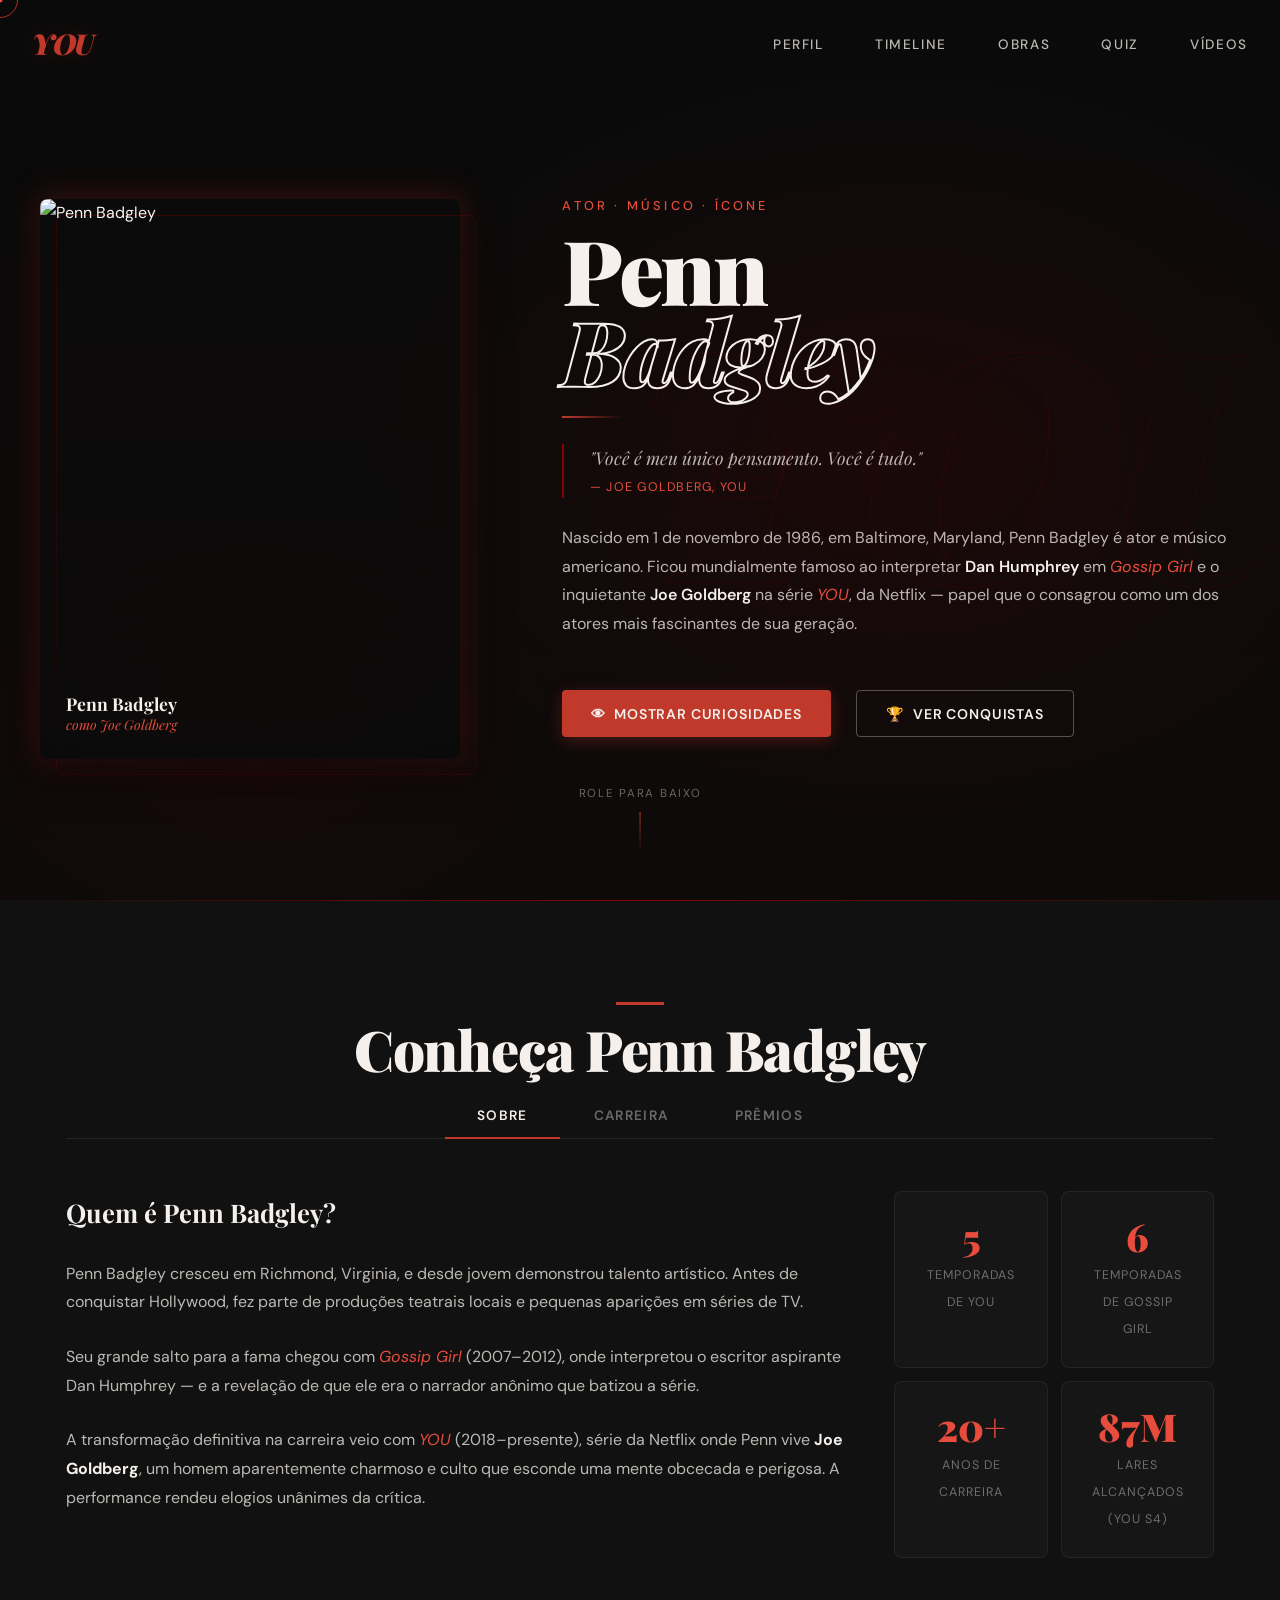
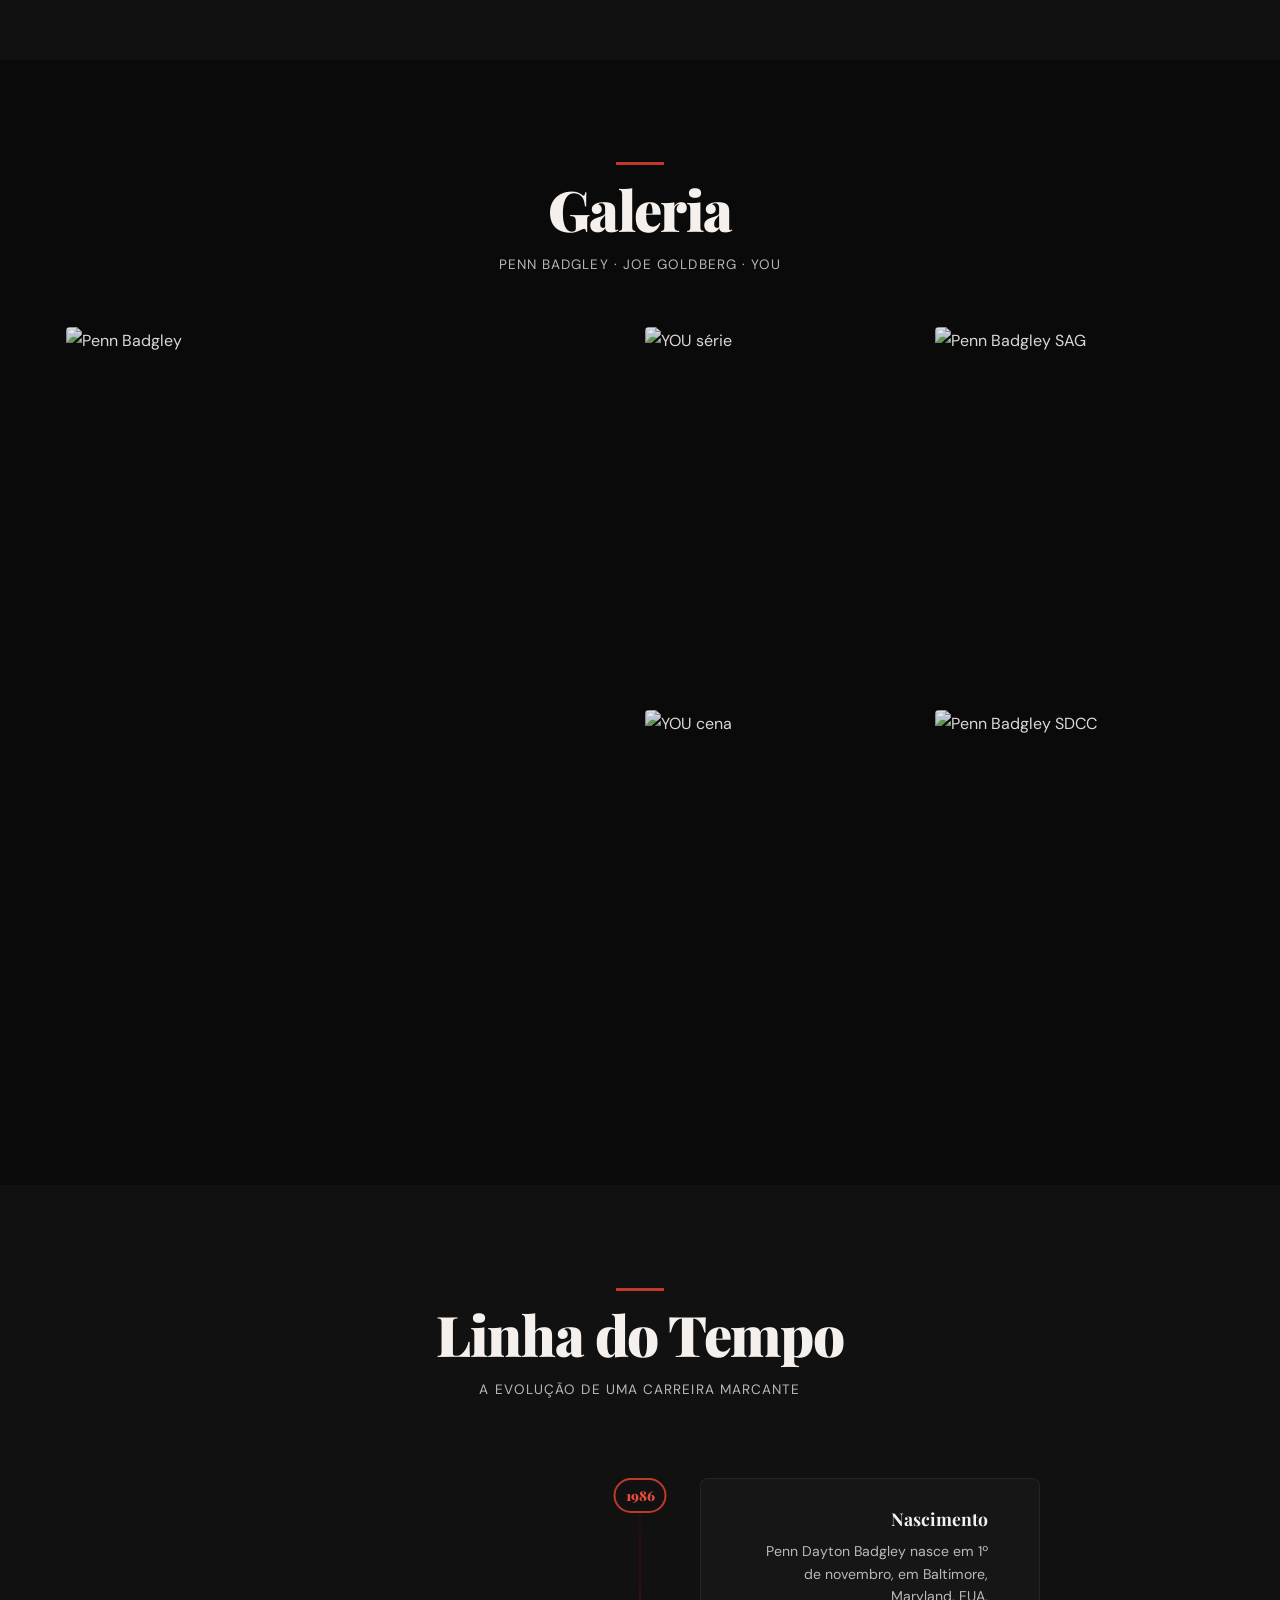
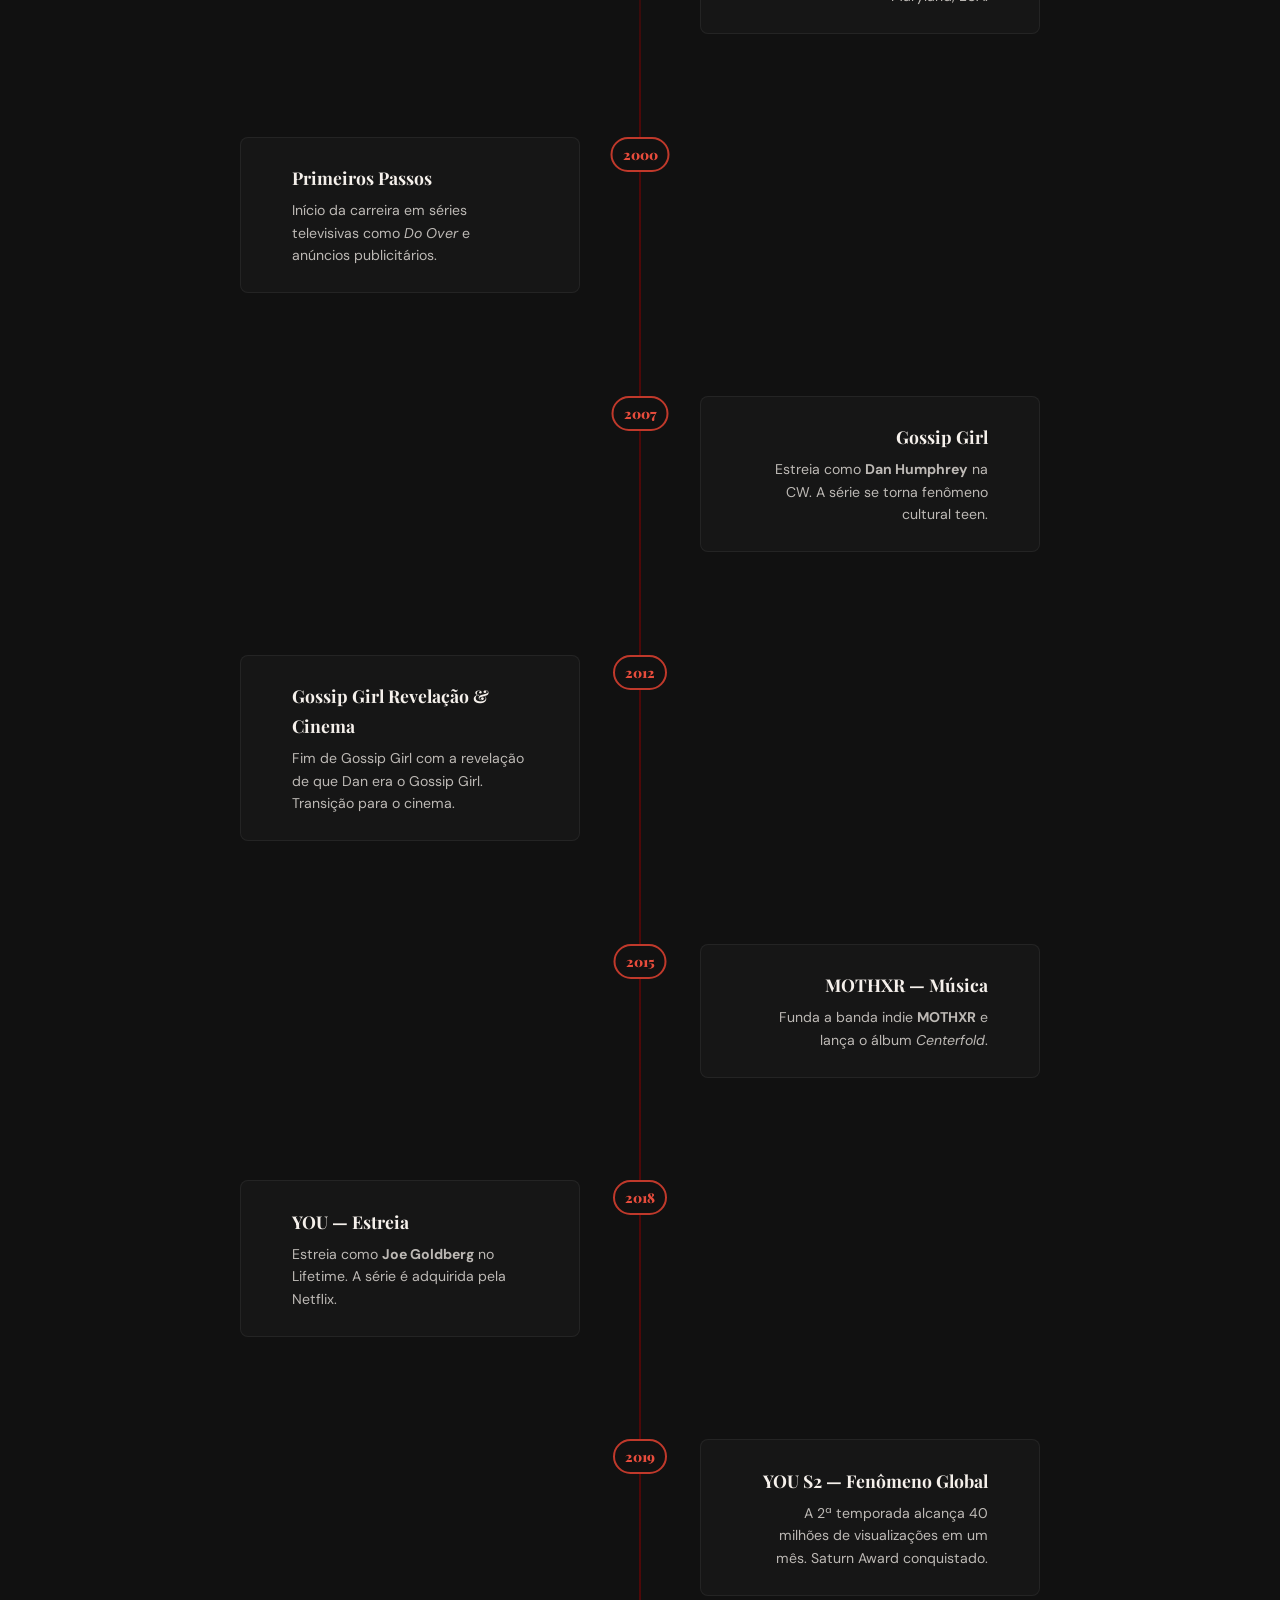
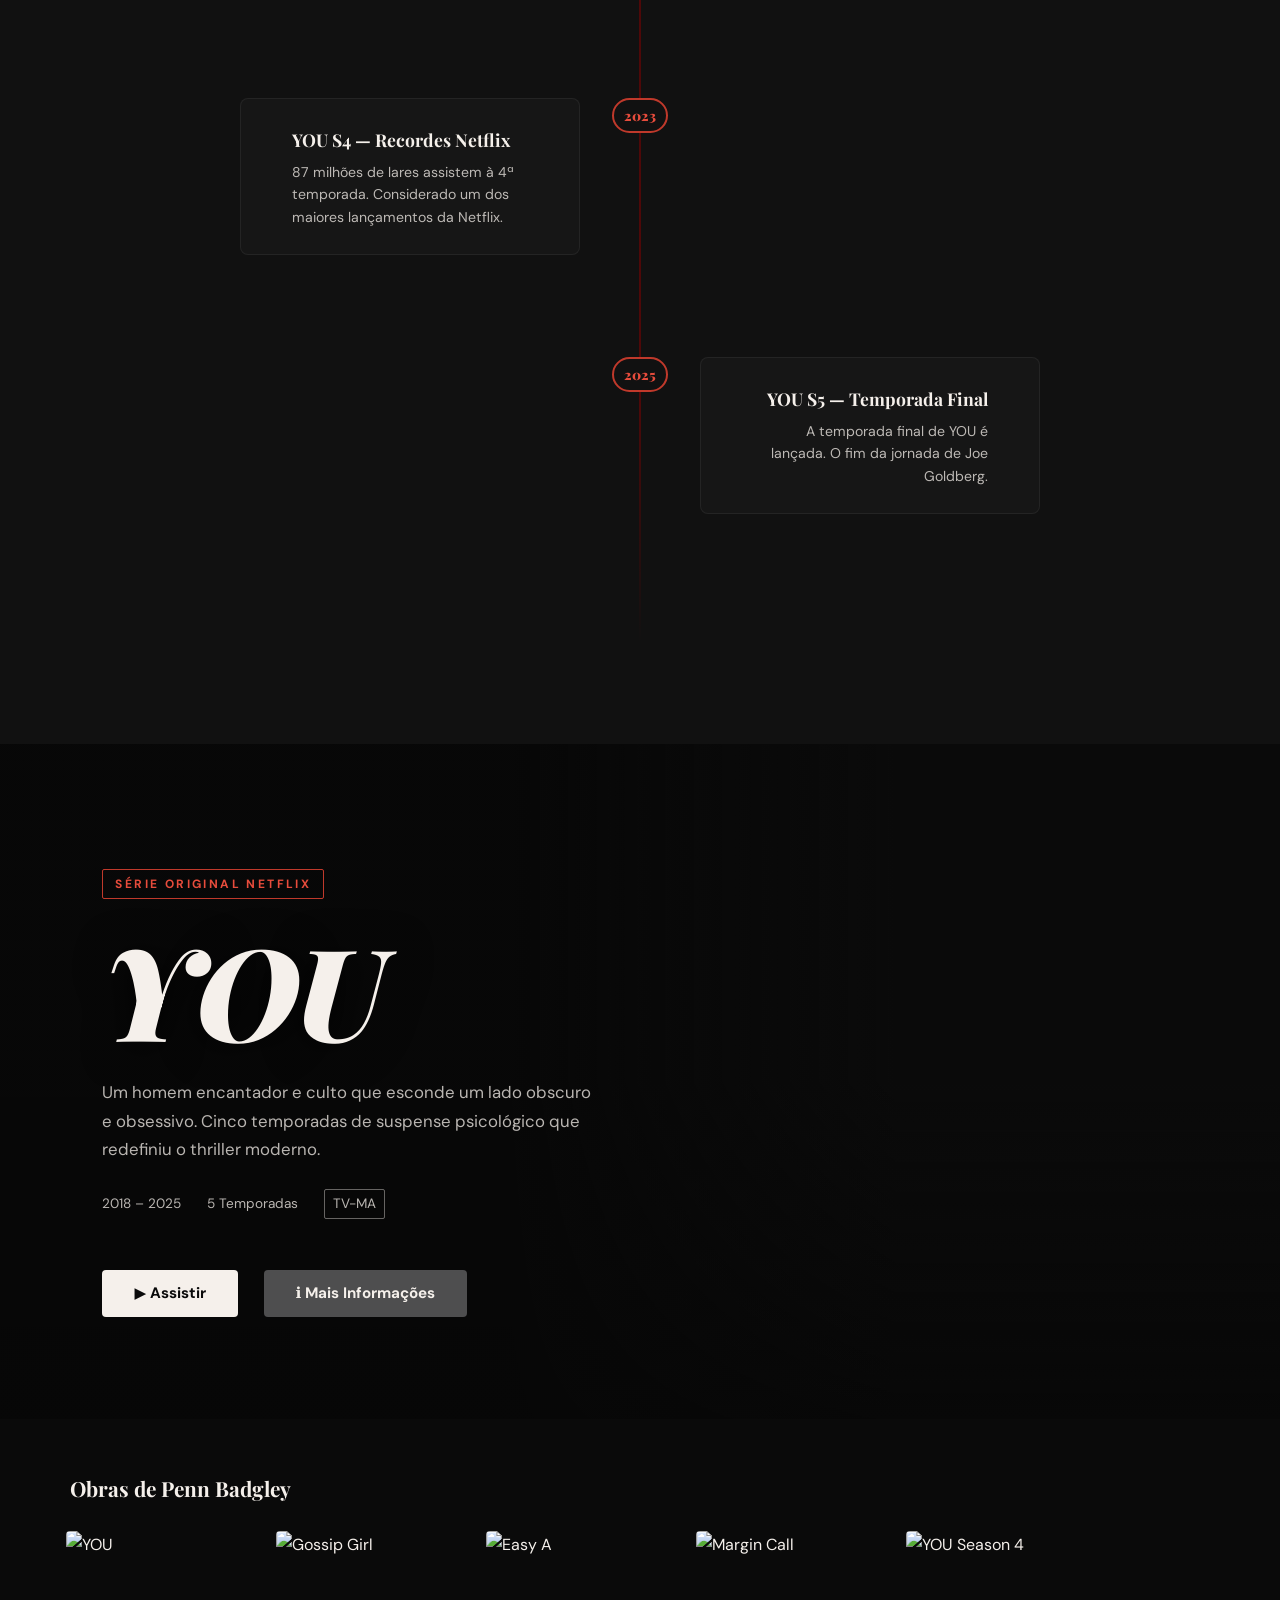
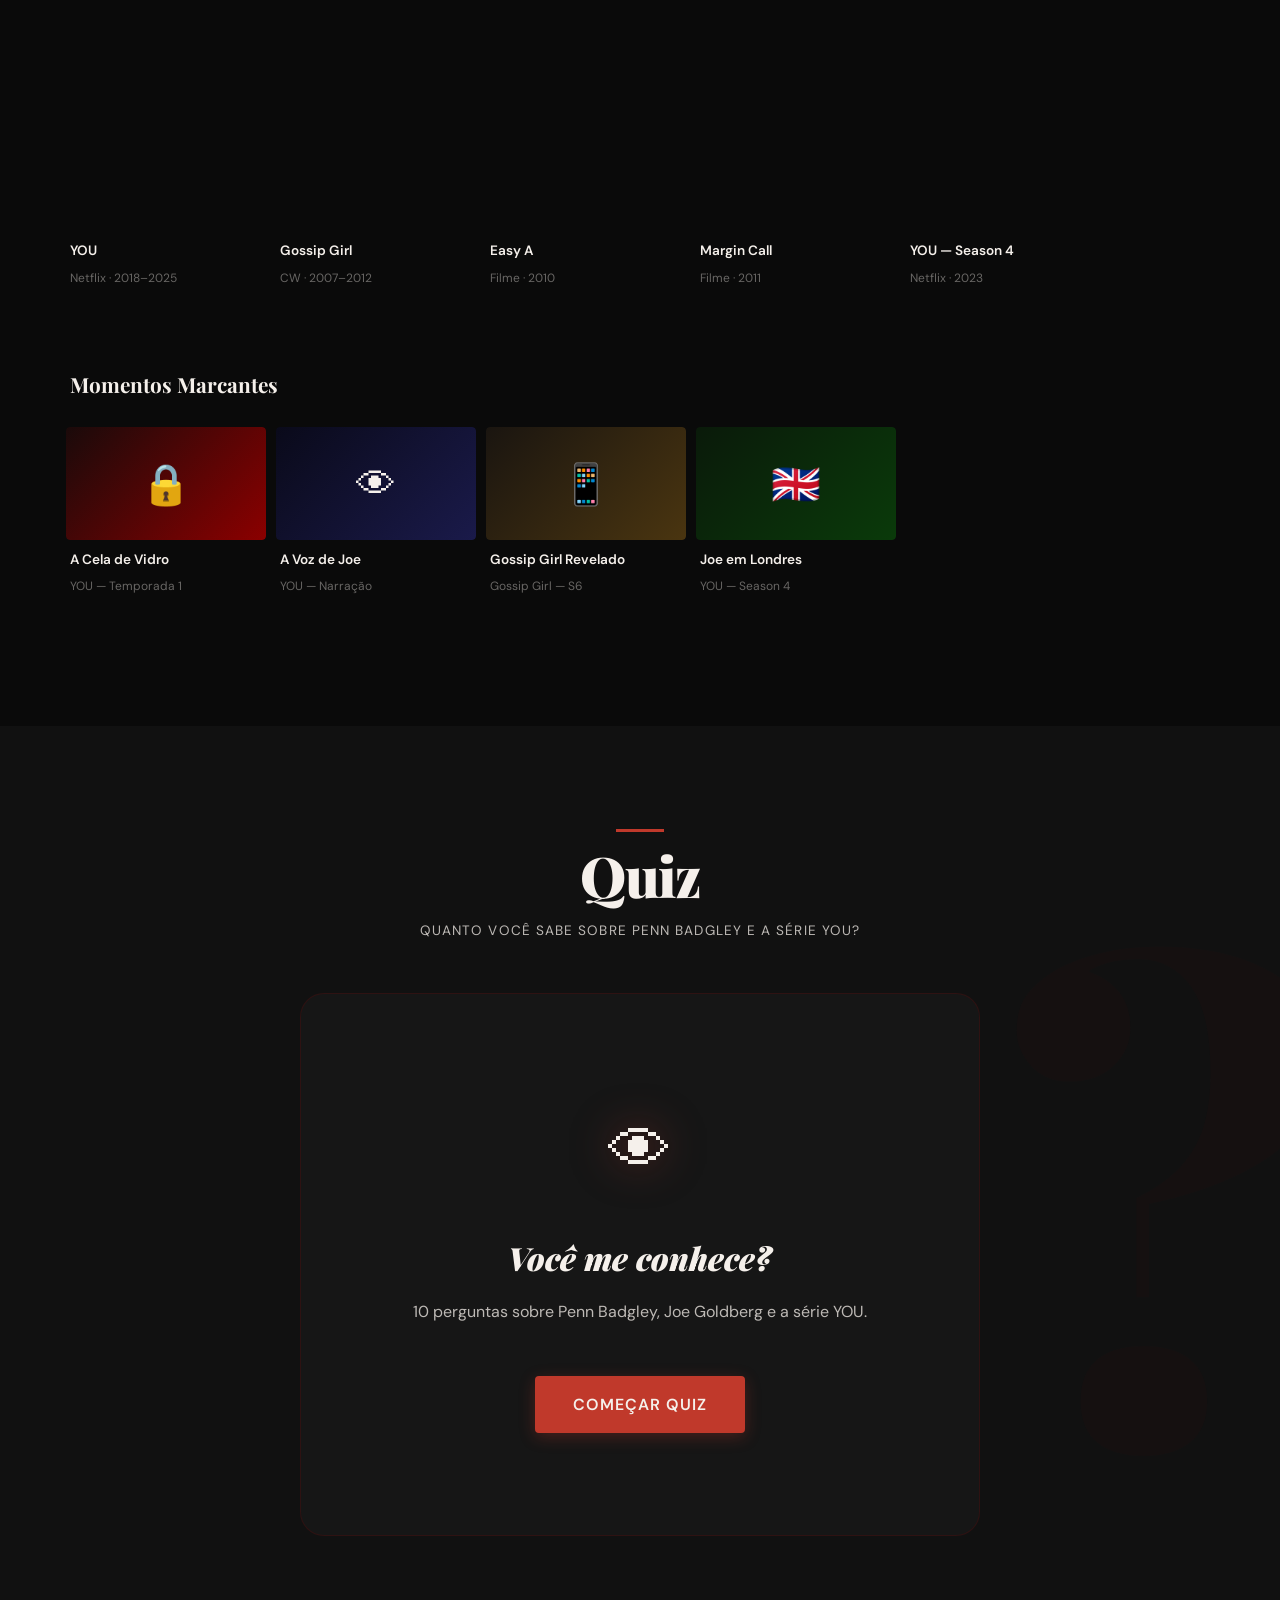
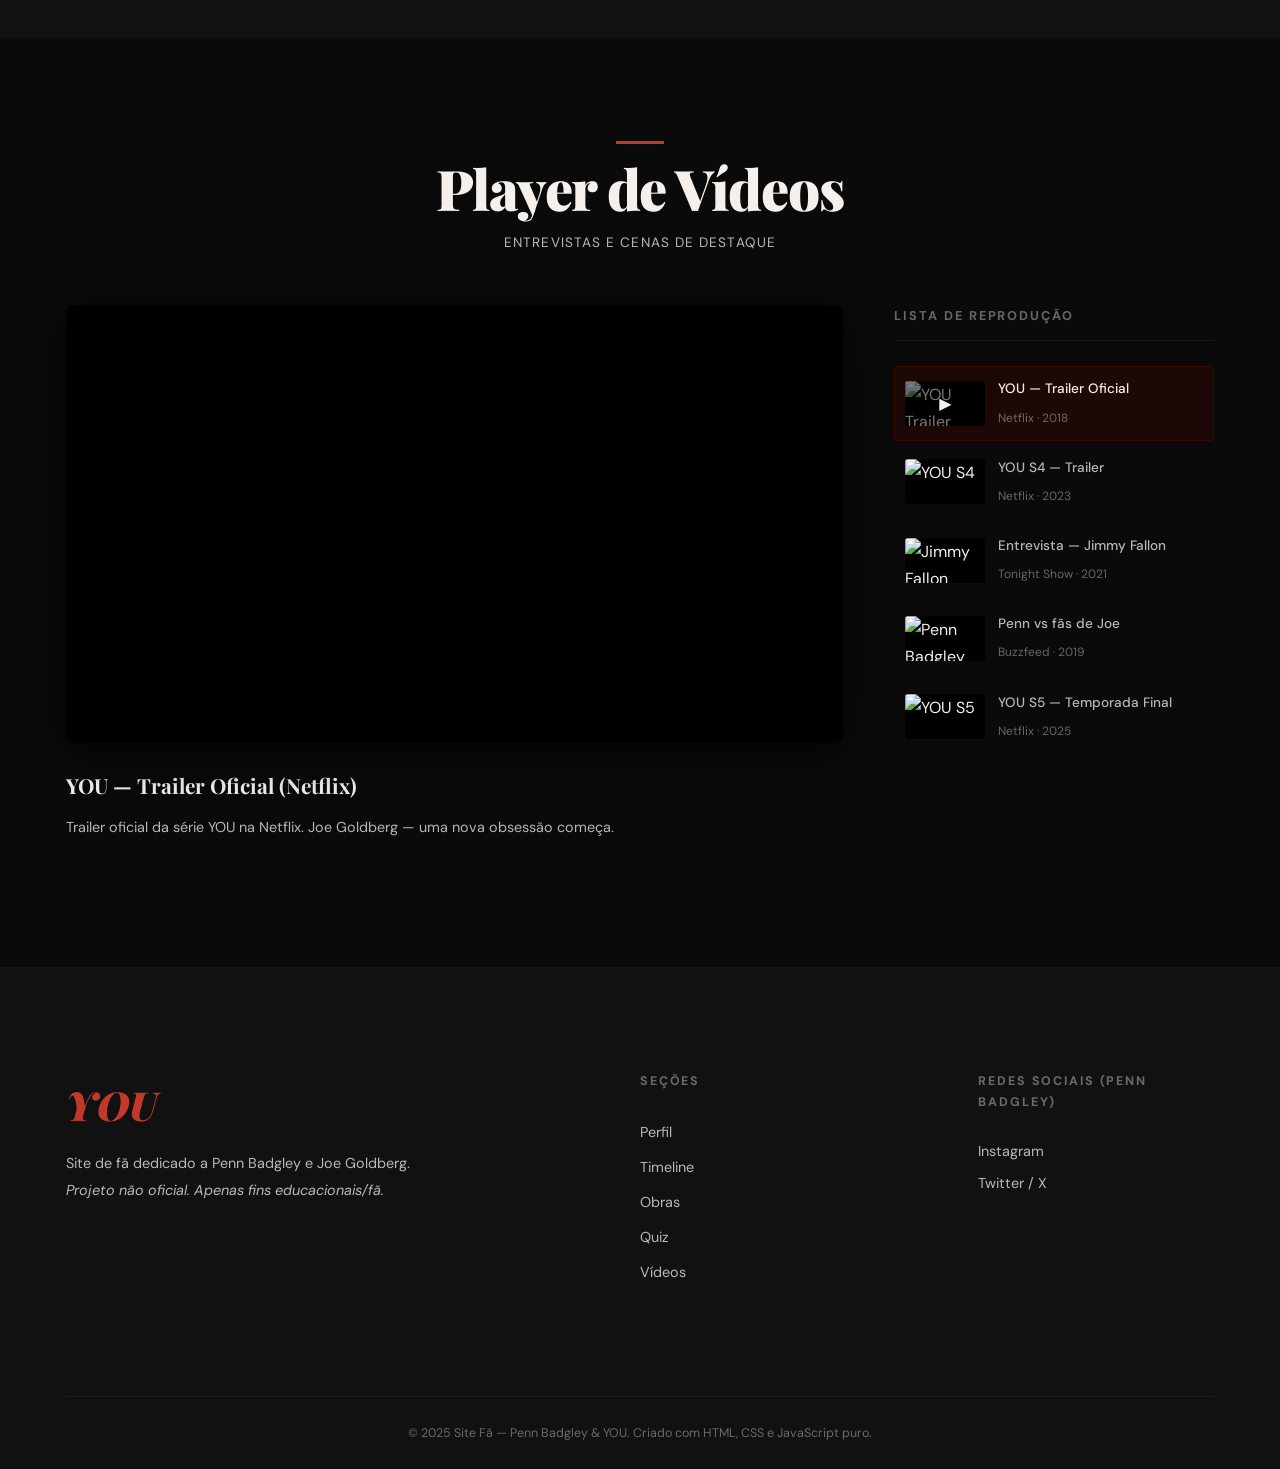
==== index.html @ a728e451 "Fan Page, first commit" ====
<!DOCTYPE html>
<html lang="pt-BR">
<head>
  <meta charset="UTF-8" />
  <meta name="viewport" content="width=device-width, initial-scale=1.0" />
  <title>Penn Badgley — YOU | Joe Goldberg</title>
  <link rel="stylesheet" href="style.css" />
  <!-- Google Fonts: Playfair Display (editorial/literary) + DM Sans (clean body) -->
  <link rel="preconnect" href="https://fonts.googleapis.com" />
  <link rel="preconnect" href="https://fonts.gstatic.com" crossorigin />
  <link href="https://fonts.googleapis.com/css2?family=Playfair+Display:ital,wght@0,400;0,700;0,900;1,400;1,700&family=DM+Sans:wght@300;400;500;600&display=swap" rel="stylesheet" />
</head>
<body>

  <!-- ============================================================
       CURSOR PERSONALIZADO
  ============================================================ -->
  <div class="custom-cursor" id="cursor"></div>
  <div class="custom-cursor-dot" id="cursorDot"></div>

  <!-- ============================================================
       NAVEGAÇÃO PRINCIPAL
  ============================================================ -->
  <nav class="navbar" id="navbar">
    <div class="nav-brand">
      <span class="nav-logo">YOU</span>
    </div>
    <ul class="nav-links" id="navLinks">
      <li><a href="#perfil" class="nav-link">Perfil</a></li>
      <li><a href="#timeline" class="nav-link">Timeline</a></li>
      <li><a href="#obras" class="nav-link">Obras</a></li>
      <li><a href="#quiz" class="nav-link">Quiz</a></li>
      <li><a href="#player" class="nav-link">Vídeos</a></li>
    </ul>
    <button class="nav-toggle" id="navToggle" aria-label="Menu">
      <span></span><span></span><span></span>
    </button>
  </nav>

  <!-- ============================================================
       HERO — SEÇÃO DE PERFIL PRINCIPAL
  ============================================================ -->
  <section class="hero" id="home">
    <div class="hero-bg-overlay"></div>
    <!-- Texto flutuante de fundo (efeito atmosférico) -->
    <div class="hero-ambient-text">YOU</div>

    <div class="hero-content">
      <!-- Foto do ator -->
      <div class="hero-image-wrap" data-tilt>
        <div class="hero-image-frame">
          <img
            src="https://i.pinimg.com/736x/51/28/ff/5128ffa2cbe6ce5ef0453decd5262b93.jpg"
            alt="Penn Badgley"
            class="hero-photo"
            id="heroPhoto"
          />
          <video
            src="Movies/%C3%89%20VOC%C3%8A%20ou%20NADA.mp4"
            class="hero-video"
            id="heroVideo"
            playsinline
            loop
            muted
          ></video>
        </div>
        <div class="hero-image-label">Penn Badgley<br/><em>como Joe Goldberg</em></div>
      </div>

      <!-- Texto principal -->
      <div class="hero-text">
        <p class="hero-eyebrow">Ator · Músico · Ícone</p>
        <h1 class="hero-title">Penn<br/><span class="hero-title-accent">Badgley</span></h1>
        <div class="hero-divider"></div>
        <p class="hero-quote">
          <em>"Você é meu único pensamento. Você é tudo."</em>
          <span class="hero-quote-attr">— Joe Goldberg, YOU</span>
        </p>
        <p class="hero-bio">
          Nascido em 1 de novembro de 1986, em Baltimore, Maryland, Penn Badgley é ator e músico
          americano. Ficou mundialmente famoso ao interpretar <strong>Dan Humphrey</strong> em
          <em>Gossip Girl</em> e o inquietante <strong>Joe Goldberg</strong> na série
          <em>YOU</em>, da Netflix — papel que o consagrou como um dos atores mais
          fascinantes de sua geração.
        </p>

        <!-- BOTÕES INTERATIVOS -->
        <div class="hero-buttons">
          <button class="btn btn-primary" id="btnCuriosidades">
            <span class="btn-icon">👁</span> Mostrar Curiosidades
          </button>
          <button class="btn btn-secondary" id="btnConquistas">
            <span class="btn-icon">🏆</span> Ver Conquistas
          </button>
        </div>

        <!-- PAINEL: Curiosidades (oculto por padrão) -->
        <div class="info-panel" id="panelCuriosidades">
          <h3 class="panel-title">👁 Curiosidades sobre Penn Badgley</h3>
          <ul class="panel-list">
            <li>Penn iniciou a carreira ainda criança, nos anos 1990, com pequenos papéis em televisão.</li>
            <li>É músico e vocalista da banda <strong>MOTHXR</strong>, com estilo indie/synth-pop.</li>
            <li>Casou-se com a cantora <strong>Domino Kirke</strong> em 2017.</li>
            <li>É pai de um filho, nascido em 2021.</li>
            <li>Penn é ativista e defensor de causas humanitárias e ambientais.</li>
            <li>Ele próprio ficou surpreso com o sucesso de <em>YOU</em> na Netflix.</li>
            <li>Interage frequentemente com fãs que "romantizam" Joe Goldberg para alertá-los sobre comportamentos tóxicos.</li>
          </ul>
        </div>

        <!-- PAINEL: Conquistas (oculto por padrão) -->
        <div class="info-panel" id="panelConquistas">
          <h3 class="panel-title">🏆 Conquistas & Prêmios</h3>
          <ul class="panel-list">
            <li><strong>2019</strong> — Saturn Award: Melhor Ator em Série de Horror/Thriller (YOU)</li>
            <li><strong>2020</strong> — MTV Movie & TV Award: Melhor Vilão (Joe Goldberg)</li>
            <li><strong>2020</strong> — People's Choice Award: Série de drama favorita (YOU)</li>
            <li><strong>2022</strong> — Critics Choice Super Award: Melhor Ator em Série de Horror</li>
            <li><strong>2023</strong> — Screen Actors Guild Award: Indicação por YOU S4</li>
            <li><strong>Gossip Girl</strong> — Teen Choice Awards múltiplas vezes</li>
          </ul>
        </div>
      </div>
    </div>

    <!-- Indicador de scroll -->
    <div class="scroll-indicator">
      <span>Role para baixo</span>
      <div class="scroll-arrow"></div>
    </div>
  </section>

  <!-- ============================================================
       ABAS (TABS) — Sobre / Carreira / Prêmios
  ============================================================ -->
  <section class="tabs-section" id="perfil">
    <div class="container">
      <h2 class="section-title">Conheça Penn Badgley</h2>

      <!-- Botões das abas -->
      <div class="tabs-nav" role="tablist">
        <button class="tab-btn active" data-tab="sobre" role="tab" aria-selected="true">Sobre</button>
        <button class="tab-btn" data-tab="carreira" role="tab" aria-selected="false">Carreira</button>
        <button class="tab-btn" data-tab="premios" role="tab" aria-selected="false">Prêmios</button>
      </div>

      <!-- Conteúdo das abas -->
      <div class="tabs-content">

        <!-- Aba: Sobre -->
        <div class="tab-pane active" id="tab-sobre" role="tabpanel">
          <div class="tab-grid">
            <div class="tab-text">
              <h3>Quem é Penn Badgley?</h3>
              <p>
                Penn Badgley cresceu em Richmond, Virginia, e desde jovem demonstrou talento artístico.
                Antes de conquistar Hollywood, fez parte de produções teatrais locais e pequenas
                aparições em séries de TV.
              </p>
              <p>
                Seu grande salto para a fama chegou com <em>Gossip Girl</em> (2007–2012), onde
                interpretou o escritor aspirante Dan Humphrey — e a revelação de que ele era o
                narrador anônimo que batizou a série.
              </p>
              <p>
                A transformação definitiva na carreira veio com <em>YOU</em> (2018–presente), série
                da Netflix onde Penn vive <strong>Joe Goldberg</strong>, um homem aparentemente
                charmoso e culto que esconde uma mente obcecada e perigosa. A performance rendeu
                elogios unânimes da crítica.
              </p>
            </div>
            <div class="tab-stats">
              <div class="stat-card">
                <span class="stat-number">5</span>
                <span class="stat-label">Temporadas de YOU</span>
              </div>
              <div class="stat-card">
                <span class="stat-number">6</span>
                <span class="stat-label">Temporadas de Gossip Girl</span>
              </div>
              <div class="stat-card">
                <span class="stat-number">20+</span>
                <span class="stat-label">Anos de carreira</span>
              </div>
              <div class="stat-card">
                <span class="stat-number">87M</span>
                <span class="stat-label">Lares alcançados (YOU S4)</span>
              </div>
            </div>
          </div>
        </div>

        <!-- Aba: Carreira -->
        <div class="tab-pane" id="tab-carreira" role="tabpanel">
          <div class="career-list">
            <div class="career-item">
              <span class="career-year">2000</span>
              <div class="career-details">
                <h4>The WB / Séries iniciais</h4>
                <p>Primeiros papéis em séries de TV americanas, incluindo <em>Do Over</em> e <em>The Mountain</em>.</p>
              </div>
            </div>
            <div class="career-item">
              <span class="career-year">2007</span>
              <div class="career-details">
                <h4>Gossip Girl — Dan Humphrey</h4>
                <p>Estreia na CW como Dan Humphrey, o "outsider" de Brooklyn que se torna o núcleo da trama.</p>
              </div>
            </div>
            <div class="career-item">
              <span class="career-year">2012</span>
              <div class="career-details">
                <h4>Cinema: Griff the Invisible, Easy A</h4>
                <p>Expande carreira com filmes independentes e produções de Hollywood.</p>
              </div>
            </div>
            <div class="career-item">
              <span class="career-year">2015</span>
              <div class="career-details">
                <h4>MOTHXR — Banda Musical</h4>
                <p>Funda a banda MOTHXR e lança o álbum <em>Centerfold</em>, mostrando talento musical.</p>
              </div>
            </div>
            <div class="career-item">
              <span class="career-year">2018</span>
              <div class="career-details">
                <h4>YOU — Joe Goldberg (Lifetime / Netflix)</h4>
                <p>Estreia como Joe Goldberg. A série muda de canal para Netflix e se torna fenômeno global.</p>
              </div>
            </div>
            <div class="career-item">
              <span class="career-year">2023</span>
              <div class="career-details">
                <h4>YOU Season 4 — Recordes Netflix</h4>
                <p>A 4ª temporada bate recordes: 87 milhões de lares assistiram nas primeiras semanas.</p>
              </div>
            </div>
          </div>
        </div>

        <!-- Aba: Prêmios -->
        <div class="tab-pane" id="tab-premios" role="tabpanel">
          <div class="awards-grid">
            <div class="award-card">
              <div class="award-icon">🪐</div>
              <div class="award-info">
                <span class="award-year">2019</span>
                <h4>Saturn Award</h4>
                <p>Melhor Ator em Série de Horror/Thriller</p>
              </div>
            </div>
            <div class="award-card">
              <div class="award-icon">🎬</div>
              <div class="award-info">
                <span class="award-year">2020</span>
                <h4>MTV Movie & TV Award</h4>
                <p>Melhor Vilão — Joe Goldberg</p>
              </div>
            </div>
            <div class="award-card">
              <div class="award-icon">👑</div>
              <div class="award-info">
                <span class="award-year">2020</span>
                <h4>People's Choice Award</h4>
                <p>Série de Drama Favorita (YOU)</p>
              </div>
            </div>
            <div class="award-card">
              <div class="award-icon">⭐</div>
              <div class="award-info">
                <span class="award-year">2022</span>
                <h4>Critics Choice Super Award</h4>
                <p>Melhor Ator em Série de Horror/Thriller</p>
              </div>
            </div>
            <div class="award-card">
              <div class="award-icon">🎭</div>
              <div class="award-info">
                <span class="award-year">2023</span>
                <h4>SAG Award</h4>
                <p>Indicação — Elenco de YOU S4</p>
              </div>
            </div>
            <div class="award-card">
              <div class="award-icon">🏄</div>
              <div class="award-info">
                <span class="award-year">2008–12</span>
                <h4>Teen Choice Awards</h4>
                <p>Múltiplas vitórias por Gossip Girl</p>
              </div>
            </div>
          </div>
        </div>

      </div><!-- /.tabs-content -->
    </div>
  </section>

  <!-- ============================================================
       GALERIA DE IMAGENS
  ============================================================ -->
  <section class="gallery-section">
    <div class="container">
      <h2 class="section-title">Galeria</h2>
      <p class="section-subtitle">Penn Badgley · Joe Goldberg · YOU</p>
      <div class="gallery-grid" id="galleryGrid">
        <div class="gallery-item gallery-item--large" data-caption="Penn Badgley em evento de divulgação de YOU">
          <img src="https://upload.wikimedia.org/wikipedia/commons/thumb/5/5d/Penn_Badgley_2012.jpg/800px-Penn_Badgley_2012.jpg" alt="Penn Badgley" />
          <div class="gallery-overlay"><span>Penn Badgley</span></div>
        </div>
        <div class="gallery-item" data-caption="Joe Goldberg — personagem de YOU">
          <img src="https://m.media-amazon.com/images/M/MV5BMjQ0Nzk5NTEtYzgxMS00ZjIwLWJlZDYtNjA4NDcwN2UxNjVhXkEyXkFqcGc@._V1_.jpg" alt="YOU série" />
          <div class="gallery-overlay"><span>YOU — Netflix</span></div>
        </div>
        <div class="gallery-item" data-caption="Penn Badgley no SAG Awards">
          <img src="https://upload.wikimedia.org/wikipedia/commons/thumb/e/e6/Penn_Badgley_2019_by_Glenn_Francis.jpg/800px-Penn_Badgley_2019_by_Glenn_Francis.jpg" alt="Penn Badgley SAG" />
          <div class="gallery-overlay"><span>SAG Awards</span></div>
        </div>
        <div class="gallery-item" data-caption="Cena icônica da série YOU">
          <img src="https://m.media-amazon.com/images/M/MV5BNjY3OTRhNzQtNDgyNC00NzM3LTlhM2ItZjliNjJlM2Y2N2VhXkEyXkFqcGc@._V1_.jpg" alt="YOU cena" />
          <div class="gallery-overlay"><span>Cena Icônica</span></div>
        </div>
        <div class="gallery-item" data-caption="Penn Badgley — elegância e intensidade">
          <img src="https://upload.wikimedia.org/wikipedia/commons/thumb/3/31/Penn_Badgley_SDCC_2019.jpg/800px-Penn_Badgley_SDCC_2019.jpg" alt="Penn Badgley SDCC" />
          <div class="gallery-overlay"><span>San Diego Comic-Con</span></div>
        </div>
      </div>
    </div>
  </section>

  <!-- ============================================================
       LINHA DO TEMPO (TIMELINE)
  ============================================================ -->
  <section class="timeline-section" id="timeline">
    <div class="container">
      <h2 class="section-title">Linha do Tempo</h2>
      <p class="section-subtitle">A evolução de uma carreira marcante</p>

      <div class="timeline" id="timelineContainer">

        <div class="timeline-item" data-year="1986">
          <div class="timeline-marker">
            <span class="timeline-year">1986</span>
          </div>
          <div class="timeline-card">
            <h3>Nascimento</h3>
            <p>Penn Dayton Badgley nasce em 1º de novembro, em Baltimore, Maryland, EUA.</p>
            <div class="timeline-detail">
              <span class="timeline-tag">Origem</span>
              Cresceu em Richmond, Virginia, e desenvolveu interesse por artes desde criança.
            </div>
          </div>
        </div>

        <div class="timeline-item" data-year="2000">
          <div class="timeline-marker">
            <span class="timeline-year">2000</span>
          </div>
          <div class="timeline-card">
            <h3>Primeiros Passos</h3>
            <p>Início da carreira em séries televisivas como <em>Do Over</em> e anúncios publicitários.</p>
            <div class="timeline-detail">
              <span class="timeline-tag">TV</span>
              Pequenos papéis que ajudaram a construir experiência antes do grande salto.
            </div>
          </div>
        </div>

        <div class="timeline-item" data-year="2007">
          <div class="timeline-marker">
            <span class="timeline-year">2007</span>
          </div>
          <div class="timeline-card">
            <h3>Gossip Girl</h3>
            <p>Estreia como <strong>Dan Humphrey</strong> na CW. A série se torna fenômeno cultural teen.</p>
            <div class="timeline-detail">
              <span class="timeline-tag">Grande Salto</span>
              6 temporadas, prêmios Teen Choice e reconhecimento internacional.
            </div>
          </div>
        </div>

        <div class="timeline-item" data-year="2012">
          <div class="timeline-marker">
            <span class="timeline-year">2012</span>
          </div>
          <div class="timeline-card">
            <h3>Gossip Girl Revelação &amp; Cinema</h3>
            <p>Fim de Gossip Girl com a revelação de que Dan era o Gossip Girl. Transição para o cinema.</p>
            <div class="timeline-detail">
              <span class="timeline-tag">Virada</span>
              Filmes como <em>Margin Call</em> e exploração de papéis mais dramáticos.
            </div>
          </div>
        </div>

        <div class="timeline-item" data-year="2015">
          <div class="timeline-marker">
            <span class="timeline-year">2015</span>
          </div>
          <div class="timeline-card">
            <h3>MOTHXR — Música</h3>
            <p>Funda a banda indie <strong>MOTHXR</strong> e lança o álbum <em>Centerfold</em>.</p>
            <div class="timeline-detail">
              <span class="timeline-tag">Música</span>
              Mostra versatilidade artística além da atuação, com shows nos EUA e Europa.
            </div>
          </div>
        </div>

        <div class="timeline-item" data-year="2018">
          <div class="timeline-marker">
            <span class="timeline-year">2018</span>
          </div>
          <div class="timeline-card">
            <h3>YOU — Estreia</h3>
            <p>Estreia como <strong>Joe Goldberg</strong> no Lifetime. A série é adquirida pela Netflix.</p>
            <div class="timeline-detail">
              <span class="timeline-tag">Renascimento</span>
              Joe Goldberg se torna um dos personagens mais complexos do streaming.
            </div>
          </div>
        </div>

        <div class="timeline-item" data-year="2019">
          <div class="timeline-marker">
            <span class="timeline-year">2019</span>
          </div>
          <div class="timeline-card">
            <h3>YOU S2 — Fenômeno Global</h3>
            <p>A 2ª temporada alcança 40 milhões de visualizações em um mês. Saturn Award conquistado.</p>
            <div class="timeline-detail">
              <span class="timeline-tag">Prêmio</span>
              Saturn Award de Melhor Ator em Série de Horror/Thriller.
            </div>
          </div>
        </div>

        <div class="timeline-item" data-year="2023">
          <div class="timeline-marker">
            <span class="timeline-year">2023</span>
          </div>
          <div class="timeline-card">
            <h3>YOU S4 — Recordes Netflix</h3>
            <p>87 milhões de lares assistem à 4ª temporada. Considerado um dos maiores lançamentos da Netflix.</p>
            <div class="timeline-detail">
              <span class="timeline-tag">Recorde</span>
              Penn é cotado como um dos atores mais influentes de sua geração.
            </div>
          </div>
        </div>

        <div class="timeline-item" data-year="2025">
          <div class="timeline-marker">
            <span class="timeline-year">2025</span>
          </div>
          <div class="timeline-card">
            <h3>YOU S5 — Temporada Final</h3>
            <p>A temporada final de YOU é lançada. O fim da jornada de Joe Goldberg.</p>
            <div class="timeline-detail">
              <span class="timeline-tag">Fim de Era</span>
              Penn encerra um dos capítulos mais marcantes de sua carreira.
            </div>
          </div>
        </div>

      </div><!-- /.timeline -->
    </div>
  </section>

  <!-- ============================================================
       SEÇÃO ESTILO NETFLIX — OBRAS & MOMENTOS
  ============================================================ -->
  <section class="netflix-section" id="obras">
    <!-- Banner Hero Netflix -->
    <div class="netflix-banner">
      <div class="netflix-banner-bg"></div>
      <div class="netflix-banner-content">
        <span class="netflix-badge">SÉRIE ORIGINAL NETFLIX</span>
        <h2 class="netflix-banner-title">YOU</h2>
        <p class="netflix-banner-desc">
          Um homem encantador e culto que esconde um lado obscuro e obsessivo.
          Cinco temporadas de suspense psicológico que redefiniu o thriller moderno.
        </p>
        <div class="netflix-banner-meta">
          <span>2018 – 2025</span>
          <span>5 Temporadas</span>
          <span class="rating">TV-MA</span>
        </div>
        <div class="netflix-banner-buttons">
          <button class="btn-netflix btn-netflix-play">▶ Assistir</button>
          <button class="btn-netflix btn-netflix-info" onclick="openModal('you-series')">ℹ Mais Informações</button>
        </div>
      </div>
    </div>

    <!-- Carrossel: Obras -->
    <div class="netflix-row">
      <div class="container">
        <h3 class="netflix-row-title">Obras de Penn Badgley</h3>
        <div class="netflix-cards" id="worksCards">

          <div class="netflix-card" data-modal="you-series">
            <div class="netflix-card-img-wrap">
              <img src="https://m.media-amazon.com/images/M/MV5BMjQ0Nzk5NTEtYzgxMS00ZjIwLWJlZDYtNjA4NDcwN2UxNjVhXkEyXkFqcGc@._V1_FMjpg_UX1000_.jpg" alt="YOU" loading="lazy"/>
              <div class="netflix-card-hover">
                <button class="card-play-btn">▶</button>
                <div class="card-meta">
                  <span class="card-match">98% relevante</span>
                  <span class="card-year">2018</span>
                </div>
                <p class="card-desc">Joe Goldberg — thriller psicológico, 5 temporadas.</p>
              </div>
            </div>
            <div class="netflix-card-info">
              <h4>YOU</h4>
              <span>Netflix · 2018–2025</span>
            </div>
          </div>

          <div class="netflix-card" data-modal="gossip-girl">
            <div class="netflix-card-img-wrap">
              <img src="https://m.media-amazon.com/images/M/MV5BOGE4NTc4OTEtZGY4NC00NDUwLWFiZTQtMTQ4MjczNmJiM2IzXkEyXkFqcGc@._V1_FMjpg_UX1000_.jpg" alt="Gossip Girl" loading="lazy"/>
              <div class="netflix-card-hover">
                <button class="card-play-btn">▶</button>
                <div class="card-meta">
                  <span class="card-match">95% relevante</span>
                  <span class="card-year">2007</span>
                </div>
                <p class="card-desc">Dan Humphrey — drama teen de 6 temporadas.</p>
              </div>
            </div>
            <div class="netflix-card-info">
              <h4>Gossip Girl</h4>
              <span>CW · 2007–2012</span>
            </div>
          </div>

          <div class="netflix-card" data-modal="easy-a">
            <div class="netflix-card-img-wrap">
              <img src="https://m.media-amazon.com/images/M/MV5BMTQxODE1NTM4OV5BMl5BanBnXkFtZTcwMzExMDUyMw@@._V1_FMjpg_UX1000_.jpg" alt="Easy A" loading="lazy"/>
              <div class="netflix-card-hover">
                <button class="card-play-btn">▶</button>
                <div class="card-meta">
                  <span class="card-match">90% relevante</span>
                  <span class="card-year">2010</span>
                </div>
                <p class="card-desc">Comédia romântica com Emma Stone.</p>
              </div>
            </div>
            <div class="netflix-card-info">
              <h4>Easy A</h4>
              <span>Filme · 2010</span>
            </div>
          </div>

          <div class="netflix-card" data-modal="margin-call">
            <div class="netflix-card-img-wrap">
              <img src="https://m.media-amazon.com/images/M/MV5BMjI4MzgxMzQzMF5BMl5BanBnXkFtZTcwMzg0NjMwNw@@._V1_FMjpg_UX1000_.jpg" alt="Margin Call" loading="lazy"/>
              <div class="netflix-card-hover">
                <button class="card-play-btn">▶</button>
                <div class="card-meta">
                  <span class="card-match">88% relevante</span>
                  <span class="card-year">2011</span>
                </div>
                <p class="card-desc">Thriller financeiro com Kevin Spacey.</p>
              </div>
            </div>
            <div class="netflix-card-info">
              <h4>Margin Call</h4>
              <span>Filme · 2011</span>
            </div>
          </div>

          <div class="netflix-card" data-modal="you-s4">
            <div class="netflix-card-img-wrap">
              <img src="https://m.media-amazon.com/images/M/MV5BNjY3OTRhNzQtNDgyNC00NzM3LTlhM2ItZjliNjJlM2Y2N2VhXkEyXkFqcGc@._V1_FMjpg_UX1000_.jpg" alt="YOU Season 4" loading="lazy"/>
              <div class="netflix-card-hover">
                <button class="card-play-btn">▶</button>
                <div class="card-meta">
                  <span class="card-match">97% relevante</span>
                  <span class="card-year">2023</span>
                </div>
                <p class="card-desc">Joe em Londres. 87M de lares na primeira semana.</p>
              </div>
            </div>
            <div class="netflix-card-info">
              <h4>YOU — Season 4</h4>
              <span>Netflix · 2023</span>
            </div>
          </div>

        </div><!-- /.netflix-cards -->
      </div>
    </div>

    <!-- Carrossel: Momentos Marcantes -->
    <div class="netflix-row">
      <div class="container">
        <h3 class="netflix-row-title">Momentos Marcantes</h3>
        <div class="netflix-cards" id="momentsCards">

          <div class="netflix-card" data-modal="momento-glass-cage">
            <div class="netflix-card-img-wrap moment-card">
              <div class="moment-thumb" style="background: linear-gradient(135deg, #1a0a0a, #8b0000)">
                <span class="moment-icon">🔒</span>
              </div>
              <div class="netflix-card-hover">
                <button class="card-play-btn">▶</button>
                <p class="card-desc">A cela de vidro — o símbolo máximo de YOU.</p>
              </div>
            </div>
            <div class="netflix-card-info">
              <h4>A Cela de Vidro</h4>
              <span>YOU — Temporada 1</span>
            </div>
          </div>

          <div class="netflix-card" data-modal="momento-revelation">
            <div class="netflix-card-img-wrap moment-card">
              <div class="moment-thumb" style="background: linear-gradient(135deg, #0a0a1a, #1a1a4a)">
                <span class="moment-icon">👁</span>
              </div>
              <div class="netflix-card-hover">
                <button class="card-play-btn">▶</button>
                <p class="card-desc">O monólogo interno de Joe — voz e mente.</p>
              </div>
            </div>
            <div class="netflix-card-info">
              <h4>A Voz de Joe</h4>
              <span>YOU — Narração</span>
            </div>
          </div>

          <div class="netflix-card" data-modal="momento-gossip">
            <div class="netflix-card-img-wrap moment-card">
              <div class="moment-thumb" style="background: linear-gradient(135deg, #1a1510, #4a3510)">
                <span class="moment-icon">📱</span>
              </div>
              <div class="netflix-card-hover">
                <button class="card-play-btn">▶</button>
                <p class="card-desc">Dan = Gossip Girl: a revelação que chocou o mundo.</p>
              </div>
            </div>
            <div class="netflix-card-info">
              <h4>Gossip Girl Revelado</h4>
              <span>Gossip Girl — S6</span>
            </div>
          </div>

          <div class="netflix-card" data-modal="momento-london">
            <div class="netflix-card-img-wrap moment-card">
              <div class="moment-thumb" style="background: linear-gradient(135deg, #0a1a0a, #0a3a0a)">
                <span class="moment-icon">🇬🇧</span>
              </div>
              <div class="netflix-card-hover">
                <button class="card-play-btn">▶</button>
                <p class="card-desc">Joe em Londres — nova identidade, mesma escuridão.</p>
              </div>
            </div>
            <div class="netflix-card-info">
              <h4>Joe em Londres</h4>
              <span>YOU — Season 4</span>
            </div>
          </div>

        </div>
      </div>
    </div>

  </section>

  <!-- ============================================================
       QUIZ INTERATIVO
  ============================================================ -->
  <section class="quiz-section" id="quiz">
    <div class="container">
      <h2 class="section-title">Quiz</h2>
      <p class="section-subtitle">Quanto você sabe sobre Penn Badgley e a série YOU?</p>

      <div class="quiz-container" id="quizContainer">
        <!-- Tela inicial do quiz -->
        <div class="quiz-start" id="quizStart">
          <div class="quiz-start-icon">👁</div>
          <h3>Você me conhece?</h3>
          <p>10 perguntas sobre Penn Badgley, Joe Goldberg e a série YOU.</p>
          <button class="btn btn-primary btn-lg" id="startQuizBtn">Começar Quiz</button>
        </div>

        <!-- Questão do quiz (gerado por JS) -->
        <div class="quiz-question-wrap" id="quizQuestionWrap" style="display:none">
          <div class="quiz-progress-bar">
            <div class="quiz-progress-fill" id="quizProgressFill"></div>
          </div>
          <div class="quiz-progress-text" id="quizProgressText">Pergunta 1 de 10</div>
          <div class="quiz-score-live" id="quizScoreLive">Pontos: 0</div>
          <h3 class="quiz-question-text" id="quizQuestionText"></h3>
          <div class="quiz-options" id="quizOptions"></div>
          <div class="quiz-feedback" id="quizFeedback"></div>
          <button class="btn btn-primary" id="quizNextBtn" style="display:none">Próxima →</button>
        </div>

        <!-- Resultado final -->
        <div class="quiz-result" id="quizResult" style="display:none">
          <div class="result-emoji" id="resultEmoji"></div>
          <h3 id="resultTitle"></h3>
          <div class="result-score-display" id="resultScore"></div>
          <p id="resultMessage"></p>
          <div class="result-bar-wrap">
            <div class="result-bar" id="resultBar"></div>
          </div>
          <button class="btn btn-primary" id="retryQuizBtn">Tentar Novamente</button>
        </div>
      </div>

    </div>
  </section>

  <!-- ============================================================
       PLAYER MULTIMÍDIA
  ============================================================ -->
  <section class="player-section" id="player">
    <div class="container">
      <h2 class="section-title">Player de Vídeos</h2>
      <p class="section-subtitle">Entrevistas e cenas de destaque</p>

      <div class="player-layout">
        <!-- Player principal -->
        <div class="player-main">
          <div class="player-wrapper" id="playerWrapper">
            <iframe
              id="mainVideoFrame"
              src="https://www.youtube.com/embed/s7eQYyHBGrw?enablejsapi=1"
              title="Penn Badgley — YOU Trailer"
              frameborder="0"
              allow="accelerometer; autoplay; clipboard-write; encrypted-media; gyroscope; picture-in-picture"
              allowfullscreen
            ></iframe>
          </div>
          <div class="player-info">
            <h3 id="playerVideoTitle">YOU — Trailer Oficial (Netflix)</h3>
            <p id="playerVideoDesc">Trailer oficial da série YOU na Netflix. Joe Goldberg — uma nova obsessão começa.</p>
          </div>
        </div>

        <!-- Lista de vídeos -->
        <div class="player-playlist">
          <h4 class="playlist-title">Lista de Reprodução</h4>
          <div class="playlist-items" id="playlistItems">

            <div class="playlist-item active" data-video-id="s7eQYyHBGrw"
                 data-title="YOU — Trailer Oficial (Netflix)"
                 data-desc="Trailer oficial da série YOU na Netflix. Joe Goldberg — uma nova obsessão começa.">
              <div class="playlist-thumb">
                <img src="https://img.youtube.com/vi/s7eQYyHBGrw/mqdefault.jpg" alt="YOU Trailer" />
                <span class="playlist-play-icon">▶</span>
              </div>
              <div class="playlist-item-info">
                <span class="playlist-item-title">YOU — Trailer Oficial</span>
                <span class="playlist-item-sub">Netflix · 2018</span>
              </div>
            </div>

            <div class="playlist-item" data-video-id="X7lqJsNqTeE"
                 data-title="YOU Season 4 — Trailer Oficial"
                 data-desc="Joe Goldberg está em Londres. Nova identidade, velhos instintos. 4ª temporada.">
              <div class="playlist-thumb">
                <img src="https://img.youtube.com/vi/X7lqJsNqTeE/mqdefault.jpg" alt="YOU S4" />
                <span class="playlist-play-icon">▶</span>
              </div>
              <div class="playlist-item-info">
                <span class="playlist-item-title">YOU S4 — Trailer</span>
                <span class="playlist-item-sub">Netflix · 2023</span>
              </div>
            </div>

            <div class="playlist-item" data-video-id="8Y8HkZDvdHo"
                 data-title="Penn Badgley — Entrevista Jimmy Fallon"
                 data-desc="Penn Badgley fala sobre ser Joe Goldberg no programa de Jimmy Fallon.">
              <div class="playlist-thumb">
                <img src="https://img.youtube.com/vi/8Y8HkZDvdHo/mqdefault.jpg" alt="Jimmy Fallon" />
                <span class="playlist-play-icon">▶</span>
              </div>
              <div class="playlist-item-info">
                <span class="playlist-item-title">Entrevista — Jimmy Fallon</span>
                <span class="playlist-item-sub">Tonight Show · 2021</span>
              </div>
            </div>

            <div class="playlist-item" data-video-id="nGnmWBIMpKA"
                 data-title="Penn Badgley responde fãs que amam Joe"
                 data-desc="Penn Badgley reage ao TikTok de fãs que romantizam Joe Goldberg.">
              <div class="playlist-thumb">
                <img src="https://img.youtube.com/vi/nGnmWBIMpKA/mqdefault.jpg" alt="Penn Badgley responde" />
                <span class="playlist-play-icon">▶</span>
              </div>
              <div class="playlist-item-info">
                <span class="playlist-item-title">Penn vs fãs de Joe</span>
                <span class="playlist-item-sub">Buzzfeed · 2019</span>
              </div>
            </div>

            <div class="playlist-item" data-video-id="p9hKa7JMZjM"
                 data-title="YOU Season 5 — Trailer Final"
                 data-desc="O fim da história de Joe Goldberg. A temporada final de YOU.">
              <div class="playlist-thumb">
                <img src="https://img.youtube.com/vi/p9hKa7JMZjM/mqdefault.jpg" alt="YOU S5" />
                <span class="playlist-play-icon">▶</span>
              </div>
              <div class="playlist-item-info">
                <span class="playlist-item-title">YOU S5 — Temporada Final</span>
                <span class="playlist-item-sub">Netflix · 2025</span>
              </div>
            </div>

          </div><!-- /.playlist-items -->
        </div><!-- /.player-playlist -->
      </div><!-- /.player-layout -->
    </div>
  </section>

  <!-- ============================================================
       RODAPÉ
  ============================================================ -->
  <footer class="site-footer">
    <div class="container">
      <div class="footer-content">
        <div class="footer-brand">
          <span class="footer-logo">YOU</span>
          <p>Site de fã dedicado a Penn Badgley e Joe Goldberg.</p>
          <p class="footer-disclaimer">Projeto não oficial. Apenas fins educacionais/fã.</p>
        </div>
        <div class="footer-links">
          <h5>Seções</h5>
          <ul>
            <li><a href="#perfil">Perfil</a></li>
            <li><a href="#timeline">Timeline</a></li>
            <li><a href="#obras">Obras</a></li>
            <li><a href="#quiz">Quiz</a></li>
            <li><a href="#player">Vídeos</a></li>
          </ul>
        </div>
        <div class="footer-social">
          <h5>Redes Sociais (Penn Badgley)</h5>
          <div class="social-links">
            <a href="https://www.instagram.com/pennbadgley/" target="_blank" rel="noopener" class="social-link">Instagram</a>
            <a href="https://twitter.com/Penn_Badgley" target="_blank" rel="noopener" class="social-link">Twitter / X</a>
          </div>
        </div>
      </div>
      <div class="footer-bottom">
        <p>© 2025 Site Fã — Penn Badgley & YOU. Criado com HTML, CSS e JavaScript puro.</p>
      </div>
    </div>
  </footer>

  <!-- ============================================================
       MODAIS
  ============================================================ -->
  <div class="modal-overlay" id="modalOverlay" role="dialog" aria-modal="true" aria-hidden="true">
    <div class="modal-box" id="modalBox">
      <button class="modal-close" id="modalClose" aria-label="Fechar">✕</button>
      <div class="modal-content" id="modalContent"></div>
    </div>
  </div>

  <!-- ============================================================
       BOTÃO VOLTAR AO TOPO
  ============================================================ -->
  <button class="back-to-top" id="backToTop" aria-label="Voltar ao topo">↑</button>

  <!-- JS Principal -->
  <script src="script.js"></script>
</body>
</html>
---- style.css ----
/* =============================================================
   PENN BADGLEY — YOU | SITE FÃ
   style.css — Design System Completo
   Estilo: Dark Cinema / Psicológico / Netflix-Inspired
   Fonte Display: Playfair Display | Body: DM Sans
============================================================= */

/* -------------------------------------------------------
   1. VARIÁVEIS CSS & RESET
------------------------------------------------------- */
:root {
  /* Cores principais */
  --black:       #0a0a0a;
  --black-soft:  #111111;
  --black-card:  #161616;
  --black-hover: #1e1e1e;
  --dark-red:    #8b0000;
  --red:         #c0392b;
  --red-bright:  #e74c3c;
  --red-glow:    rgba(192,57,43,0.25);
  --white:       #f5f0eb;
  --white-dim:   rgba(245,240,235,0.75);
  --white-mute:  rgba(245,240,235,0.4);
  --gold:        #c9a84c;
  --gold-dim:    rgba(201,168,76,0.15);

  /* Tipografia */
  --font-display: 'Playfair Display', Georgia, serif;
  --font-body:    'DM Sans', system-ui, sans-serif;

  /* Espaçamentos */
  --space-xs:  0.4rem;
  --space-sm:  0.8rem;
  --space-md:  1.6rem;
  --space-lg:  3.2rem;
  --space-xl:  6.4rem;
  --space-2xl: 10rem;

  /* Bordas */
  --radius-sm:  4px;
  --radius-md:  8px;
  --radius-lg:  16px;
  --radius-xl:  24px;
  --radius-full: 9999px;

  /* Sombras */
  --shadow-sm:  0 2px 8px rgba(0,0,0,0.5);
  --shadow-md:  0 4px 24px rgba(0,0,0,0.6);
  --shadow-lg:  0 8px 48px rgba(0,0,0,0.8);
  --shadow-red: 0 0 32px rgba(192,57,43,0.4);
  --shadow-glow:0 0 60px rgba(192,57,43,0.15);

  /* Transições */
  --trans-fast:   0.15s ease;
  --trans-normal: 0.3s ease;
  --trans-slow:   0.6s cubic-bezier(0.23, 1, 0.32, 1);

  /* Z-index */
  --z-base:    1;
  --z-nav:     100;
  --z-overlay: 200;
  --z-modal:   300;
  --z-cursor:  9999;
}

/* Reset completo */
*, *::before, *::after {
  box-sizing: border-box;
  margin: 0;
  padding: 0;
}

html {
  scroll-behavior: smooth;
  font-size: 16px;
}

body {
  background-color: var(--black);
  color: var(--white);
  font-family: var(--font-body);
  font-weight: 400;
  line-height: 1.7;
  overflow-x: hidden;
  cursor: none; /* Cursor personalizado */
}

/* Scrollbar estilizada */
::-webkit-scrollbar { width: 6px; }
::-webkit-scrollbar-track { background: var(--black); }
::-webkit-scrollbar-thumb { background: var(--dark-red); border-radius: 3px; }
::-webkit-scrollbar-thumb:hover { background: var(--red); }

img { max-width: 100%; display: block; }

a {
  color: inherit;
  text-decoration: none;
  transition: color var(--trans-normal);
}

ul { list-style: none; }

button { cursor: pointer; border: none; background: none; font-family: inherit; }

::selection {
  background: var(--dark-red);
  color: var(--white);
}

/* -------------------------------------------------------
   2. CURSOR PERSONALIZADO
------------------------------------------------------- */
.custom-cursor {
  position: fixed;
  width: 36px;
  height: 36px;
  border: 1.5px solid var(--red);
  border-radius: 50%;
  pointer-events: none;
  z-index: var(--z-cursor);
  transition: transform 0.15s ease, opacity 0.2s ease, border-color 0.2s ease;
  transform: translate(-50%, -50%);
  mix-blend-mode: difference;
}

.custom-cursor-dot {
  position: fixed;
  width: 5px;
  height: 5px;
  background: var(--red-bright);
  border-radius: 50%;
  pointer-events: none;
  z-index: var(--z-cursor);
  transform: translate(-50%, -50%);
  transition: transform 0.05s ease;
}

body:hover .custom-cursor { opacity: 1; }

/* -------------------------------------------------------
   3. CONTAINER & UTILITÁRIOS
------------------------------------------------------- */
.container {
  max-width: 1200px;
  margin: 0 auto;
  padding: 0 var(--space-md);
}

.section-title {
  font-family: var(--font-display);
  font-size: clamp(2rem, 5vw, 3.5rem);
  font-weight: 900;
  color: var(--white);
  text-align: center;
  margin-bottom: var(--space-sm);
  letter-spacing: -0.02em;
  line-height: 1.1;
}

.section-subtitle {
  text-align: center;
  color: var(--white-dim);
  font-size: 1.05rem;
  margin-bottom: var(--space-lg);
  letter-spacing: 0.08em;
  text-transform: uppercase;
  font-size: 0.85rem;
}

/* Linha decorativa vermelha antes de títulos de seção */
.section-title::before {
  content: '';
  display: block;
  width: 48px;
  height: 3px;
  background: var(--red);
  margin: 0 auto var(--space-sm);
}

/* -------------------------------------------------------
   4. NAVEGAÇÃO
------------------------------------------------------- */
.navbar {
  position: fixed;
  top: 0;
  left: 0;
  right: 0;
  z-index: var(--z-nav);
  padding: 1.2rem 2rem;
  display: flex;
  align-items: center;
  justify-content: space-between;
  transition: background var(--trans-normal), padding var(--trans-normal), box-shadow var(--trans-normal);
}

.navbar.scrolled {
  background: rgba(10, 10, 10, 0.96);
  padding: 0.8rem 2rem;
  box-shadow: 0 2px 24px rgba(0,0,0,0.7);
  backdrop-filter: blur(12px);
}

.nav-brand .nav-logo {
  font-family: var(--font-display);
  font-size: 1.8rem;
  font-weight: 900;
  font-style: italic;
  color: var(--red);
  letter-spacing: -0.05em;
  text-shadow: 0 0 20px var(--red-glow);
}

.nav-links {
  display: flex;
  gap: var(--space-lg);
  align-items: center;
}

.nav-link {
  font-size: 0.85rem;
  font-weight: 500;
  letter-spacing: 0.12em;
  text-transform: uppercase;
  color: var(--white-dim);
  position: relative;
  transition: color var(--trans-normal);
}

.nav-link::after {
  content: '';
  position: absolute;
  bottom: -4px;
  left: 0;
  width: 0;
  height: 1.5px;
  background: var(--red);
  transition: width var(--trans-normal);
}

.nav-link:hover { color: var(--white); }
.nav-link:hover::after { width: 100%; }

/* Hambúrguer */
.nav-toggle {
  display: none;
  flex-direction: column;
  gap: 5px;
  padding: 4px;
}

.nav-toggle span {
  display: block;
  width: 24px;
  height: 2px;
  background: var(--white);
  transition: transform var(--trans-normal), opacity var(--trans-normal);
}

.nav-toggle.active span:nth-child(1) { transform: translateY(7px) rotate(45deg); }
.nav-toggle.active span:nth-child(2) { opacity: 0; }
.nav-toggle.active span:nth-child(3) { transform: translateY(-7px) rotate(-45deg); }

/* -------------------------------------------------------
   5. HERO — PERFIL PRINCIPAL
------------------------------------------------------- */
.hero {
  min-height: 100vh;
  display: flex;
  align-items: center;
  position: relative;
  overflow: hidden;
  padding: var(--space-2xl) 2rem var(--space-xl);
  background: var(--black);
}

/* Gradiente de fundo atmosférico */
.hero-bg-overlay {
  position: absolute;
  inset: 0;
  background:
    radial-gradient(ellipse 60% 60% at 70% 50%, rgba(139,0,0,0.12) 0%, transparent 70%),
    radial-gradient(ellipse 40% 40% at 20% 80%, rgba(139,0,0,0.08) 0%, transparent 60%),
    linear-gradient(180deg, #0a0a0a 0%, #0f0a0a 100%);
  pointer-events: none;
}

/* Texto "YOU" gigante no fundo */
.hero-ambient-text {
  position: absolute;
  top: 50%;
  right: -0.1em;
  transform: translateY(-50%);
  font-family: var(--font-display);
  font-size: clamp(12rem, 25vw, 22rem);
  font-weight: 900;
  font-style: italic;
  color: transparent;
  -webkit-text-stroke: 1px rgba(139,0,0,0.15);
  pointer-events: none;
  user-select: none;
  letter-spacing: -0.05em;
  line-height: 1;
}

.hero-content {
  position: relative;
  z-index: var(--z-base);
  display: grid;
  grid-template-columns: 420px 1fr;
  gap: var(--space-xl);
  align-items: center;
  max-width: 1200px;
  margin: 0 auto;
  width: 100%;
}

/* Foto do herói */
.hero-image-wrap {
  position: relative;
}

.hero-image-frame {
  position: relative;
  border-radius: var(--radius-md);
  overflow: hidden;
  box-shadow: var(--shadow-lg), var(--shadow-red);
}

.hero-image-frame::before {
  content: '';
  position: absolute;
  inset: 0;
  background: linear-gradient(
    to bottom,
    transparent 40%,
    rgba(10,10,10,0.9) 100%
  );
  z-index: 1;
  pointer-events: none;
}

.hero-photo {
  width: 100%;
  aspect-ratio: 3/4;
  object-fit: cover;
  object-position: top center;
  filter: saturate(0.85) contrast(1.05);
  transition: opacity var(--trans-slow), filter var(--trans-slow), transform var(--trans-slow);
  display: block;
}

.hero-video {
  position: absolute;
  inset: 0;
  width: 100%;
  height: 100%;
  object-fit: cover;
  opacity: 0;
  z-index: 2;
  transition: opacity var(--trans-slow);
  pointer-events: none;
}

.hero-image-frame:hover .hero-photo {
  filter: saturate(1) contrast(1.1);
  transform: scale(1.03);
}

.hero-image-frame.is-playing .hero-photo {
  opacity: 0;
}

.hero-image-frame.is-playing .hero-video {
  opacity: 1;
}

/* Efeito glitch na imagem */
.hero-image-glitch {
  position: absolute;
  inset: 0;
  background: repeating-linear-gradient(
    0deg,
    transparent,
    transparent 2px,
    rgba(0,0,0,0.03) 2px,
    rgba(0,0,0,0.03) 4px
  );
  pointer-events: none;
  z-index: 2;
}

.hero-image-label {
  position: absolute;
  bottom: var(--space-md);
  left: var(--space-md);
  z-index: 3;
  font-family: var(--font-display);
  font-size: 1.1rem;
  font-weight: 700;
  color: var(--white);
  line-height: 1.3;
}

.hero-image-label em {
  display: block;
  font-size: 0.85rem;
  font-weight: 400;
  color: var(--red-bright);
  font-style: italic;
}

/* Borda decorativa na imagem */
.hero-image-wrap::after {
  content: '';
  position: absolute;
  top: 16px;
  left: 16px;
  right: -16px;
  bottom: -16px;
  border: 1px solid rgba(139,0,0,0.3);
  border-radius: var(--radius-md);
  z-index: -1;
  transition: transform var(--trans-slow);
}

.hero-image-wrap:hover::after {
  transform: translate(-4px, -4px);
}

/* Texto do herói */
.hero-eyebrow {
  font-size: 0.8rem;
  letter-spacing: 0.25em;
  text-transform: uppercase;
  color: var(--red-bright);
  margin-bottom: var(--space-sm);
  font-weight: 500;
}

.hero-title {
  font-family: var(--font-display);
  font-size: clamp(3.5rem, 7vw, 6rem);
  font-weight: 900;
  line-height: 0.9;
  letter-spacing: -0.03em;
  color: var(--white);
  margin-bottom: var(--space-md);
}

.hero-title-accent {
  display: block;
  color: transparent;
  -webkit-text-stroke: 2px var(--white);
  font-style: italic;
}

.hero-divider {
  width: 60px;
  height: 2px;
  background: linear-gradient(to right, var(--red), transparent);
  margin-bottom: var(--space-md);
}

.hero-quote {
  font-family: var(--font-display);
  font-size: 1.1rem;
  font-style: italic;
  color: var(--white-dim);
  border-left: 2px solid var(--dark-red);
  padding-left: var(--space-md);
  margin-bottom: var(--space-md);
  line-height: 1.6;
}

.hero-quote-attr {
  display: block;
  font-style: normal;
  font-family: var(--font-body);
  font-size: 0.78rem;
  letter-spacing: 0.1em;
  text-transform: uppercase;
  color: var(--red-bright);
  margin-top: var(--space-xs);
}

.hero-bio {
  font-size: 1rem;
  color: var(--white-dim);
  line-height: 1.8;
  margin-bottom: var(--space-lg);
}

.hero-bio strong { color: var(--white); font-weight: 600; }
.hero-bio em { font-style: italic; color: var(--red-bright); }

/* Botões da hero */
.hero-buttons {
  display: flex;
  gap: var(--space-md);
  flex-wrap: wrap;
  margin-bottom: var(--space-md);
}

/* -------------------------------------------------------
   6. BOTÕES REUTILIZÁVEIS
------------------------------------------------------- */
.btn {
  display: inline-flex;
  align-items: center;
  gap: 8px;
  padding: 0.85rem 1.8rem;
  font-family: var(--font-body);
  font-size: 0.88rem;
  font-weight: 600;
  letter-spacing: 0.06em;
  text-transform: uppercase;
  border-radius: var(--radius-sm);
  transition: all var(--trans-normal);
  position: relative;
  overflow: hidden;
}

.btn::before {
  content: '';
  position: absolute;
  inset: 0;
  background: white;
  opacity: 0;
  transition: opacity var(--trans-fast);
}

.btn:hover::before { opacity: 0.07; }

.btn-primary {
  background: var(--red);
  color: var(--white);
  box-shadow: 0 4px 16px rgba(192,57,43,0.3);
}

.btn-primary:hover {
  background: var(--red-bright);
  box-shadow: 0 6px 24px rgba(231,76,60,0.4);
  transform: translateY(-2px);
}

.btn-secondary {
  background: transparent;
  color: var(--white);
  border: 1px solid rgba(245,240,235,0.3);
}

.btn-secondary:hover {
  border-color: var(--red);
  color: var(--red-bright);
  transform: translateY(-2px);
}

.btn-lg {
  padding: 1.1rem 2.4rem;
  font-size: 1rem;
}

.btn-icon { font-size: 1em; }

/* -------------------------------------------------------
   7. PAINÉIS INFO (Curiosidades/Conquistas)
------------------------------------------------------- */
.info-panel {
  background: var(--black-card);
  border: 1px solid rgba(139,0,0,0.3);
  border-radius: var(--radius-md);
  padding: var(--space-lg);
  margin-top: var(--space-md);
  display: none; /* Oculto por padrão - JS controla */
  animation: panelReveal 0.35s cubic-bezier(0.23, 1, 0.32, 1) forwards;
}

@keyframes panelReveal {
  from { opacity: 0; transform: translateY(-12px); }
  to   { opacity: 1; transform: translateY(0); }
}

.info-panel.visible { display: block; }

.panel-title {
  font-family: var(--font-display);
  font-size: 1.15rem;
  font-weight: 700;
  color: var(--white);
  margin-bottom: var(--space-md);
  padding-bottom: var(--space-sm);
  border-bottom: 1px solid rgba(139,0,0,0.25);
}

.panel-list li {
  padding: 0.6rem 0;
  padding-left: 1.2rem;
  color: var(--white-dim);
  font-size: 0.95rem;
  border-bottom: 1px solid rgba(255,255,255,0.05);
  position: relative;
}

.panel-list li::before {
  content: '▸';
  position: absolute;
  left: 0;
  color: var(--red);
  font-size: 0.8em;
  top: 0.65rem;
}

.panel-list li strong { color: var(--white); }

/* Scroll indicator */
.scroll-indicator {
  position: absolute;
  bottom: 3rem;
  left: 50%;
  transform: translateX(-50%);
  display: flex;
  flex-direction: column;
  align-items: center;
  gap: 8px;
  color: var(--white-mute);
  font-size: 0.72rem;
  letter-spacing: 0.15em;
  text-transform: uppercase;
}

.scroll-arrow {
  width: 1px;
  height: 40px;
  background: linear-gradient(to bottom, var(--red), transparent);
  animation: scrollPulse 2s ease-in-out infinite;
}

@keyframes scrollPulse {
  0%, 100% { opacity: 0.3; transform: scaleY(0.7); }
  50%       { opacity: 1;   transform: scaleY(1); }
}

/* -------------------------------------------------------
   8. SEÇÃO DE ABAS (TABS)
------------------------------------------------------- */
.tabs-section {
  padding: var(--space-xl) 0;
  background: var(--black-soft);
  position: relative;
}

.tabs-section::before {
  content: '';
  position: absolute;
  top: 0;
  left: 0;
  right: 0;
  height: 1px;
  background: linear-gradient(to right, transparent, var(--dark-red), transparent);
}

.tabs-nav {
  display: flex;
  gap: 2px;
  margin-bottom: var(--space-lg);
  border-bottom: 1px solid rgba(255,255,255,0.08);
  justify-content: center;
}

.tab-btn {
  padding: 0.9rem 2rem;
  font-size: 0.85rem;
  font-weight: 600;
  letter-spacing: 0.1em;
  text-transform: uppercase;
  color: var(--white-mute);
  position: relative;
  transition: color var(--trans-normal);
  background: none;
}

.tab-btn::after {
  content: '';
  position: absolute;
  bottom: -1px;
  left: 0;
  right: 0;
  height: 2px;
  background: var(--red);
  transform: scaleX(0);
  transition: transform var(--trans-normal);
}

.tab-btn:hover { color: var(--white-dim); }
.tab-btn.active { color: var(--white); }
.tab-btn.active::after { transform: scaleX(1); }

.tab-pane {
  display: none;
  animation: fadeIn 0.3s ease;
}

.tab-pane.active { display: block; }

@keyframes fadeIn {
  from { opacity: 0; transform: translateY(8px); }
  to   { opacity: 1; transform: translateY(0); }
}

/* Conteúdo das abas */
.tab-grid {
  display: grid;
  grid-template-columns: 1fr 320px;
  gap: var(--space-lg);
  align-items: start;
}

.tab-text h3 {
  font-family: var(--font-display);
  font-size: 1.6rem;
  font-weight: 700;
  margin-bottom: var(--space-md);
  color: var(--white);
}

.tab-text p {
  color: var(--white-dim);
  margin-bottom: var(--space-md);
  line-height: 1.8;
}

.tab-text em { color: var(--red-bright); font-style: italic; }
.tab-text strong { color: var(--white); }

/* Stats */
.tab-stats {
  display: grid;
  grid-template-columns: 1fr 1fr;
  gap: var(--space-sm);
}

.stat-card {
  background: var(--black-card);
  border: 1px solid rgba(255,255,255,0.06);
  border-radius: var(--radius-md);
  padding: var(--space-md);
  text-align: center;
  transition: border-color var(--trans-normal), transform var(--trans-normal);
}

.stat-card:hover {
  border-color: rgba(139,0,0,0.5);
  transform: translateY(-3px);
}

.stat-number {
  display: block;
  font-family: var(--font-display);
  font-size: 2.4rem;
  font-weight: 900;
  color: var(--red-bright);
  line-height: 1;
  margin-bottom: 4px;
}

.stat-label {
  font-size: 0.78rem;
  color: var(--white-mute);
  text-transform: uppercase;
  letter-spacing: 0.08em;
}

/* Carreira list */
.career-list {
  display: flex;
  flex-direction: column;
  gap: var(--space-md);
}

.career-item {
  display: grid;
  grid-template-columns: 90px 1fr;
  gap: var(--space-md);
  align-items: start;
  padding: var(--space-md);
  background: var(--black-card);
  border-radius: var(--radius-md);
  border-left: 3px solid transparent;
  transition: border-color var(--trans-normal), transform var(--trans-normal);
}

.career-item:hover {
  border-left-color: var(--red);
  transform: translateX(6px);
}

.career-year {
  font-family: var(--font-display);
  font-size: 1.5rem;
  font-weight: 900;
  color: var(--red-bright);
  opacity: 0.8;
}

.career-details h4 {
  font-size: 1rem;
  font-weight: 600;
  color: var(--white);
  margin-bottom: 4px;
}

.career-details p {
  font-size: 0.9rem;
  color: var(--white-dim);
}

/* Awards grid */
.awards-grid {
  display: grid;
  grid-template-columns: repeat(auto-fill, minmax(280px, 1fr));
  gap: var(--space-md);
}

.award-card {
  display: flex;
  align-items: center;
  gap: var(--space-md);
  background: var(--black-card);
  border: 1px solid rgba(255,255,255,0.05);
  border-radius: var(--radius-md);
  padding: var(--space-md);
  transition: all var(--trans-normal);
}

.award-card:hover {
  border-color: rgba(201,168,76,0.3);
  transform: translateY(-3px);
  box-shadow: 0 8px 24px rgba(0,0,0,0.5);
}

.award-icon { font-size: 2rem; flex-shrink: 0; }

.award-year {
  display: block;
  font-size: 0.75rem;
  letter-spacing: 0.15em;
  color: var(--gold);
  text-transform: uppercase;
  margin-bottom: 4px;
}

.award-info h4 {
  font-size: 0.95rem;
  font-weight: 600;
  color: var(--white);
  margin-bottom: 2px;
}

.award-info p {
  font-size: 0.82rem;
  color: var(--white-dim);
}

/* -------------------------------------------------------
   9. GALERIA
------------------------------------------------------- */
.gallery-section {
  padding: var(--space-xl) 0;
  background: var(--black);
}

.gallery-grid {
  display: grid;
  grid-template-columns: repeat(4, 1fr);
  grid-template-rows: auto auto;
  gap: 10px;
}

.gallery-item {
  position: relative;
  overflow: hidden;
  border-radius: var(--radius-sm);
  cursor: pointer;
  aspect-ratio: 3/4;
}

.gallery-item--large {
  grid-column: span 2;
  grid-row: span 2;
  aspect-ratio: auto;
}

.gallery-item img {
  width: 100%;
  height: 100%;
  object-fit: cover;
  transition: transform var(--trans-slow), filter var(--trans-slow);
  filter: saturate(0.7) brightness(0.9);
}

.gallery-overlay {
  position: absolute;
  inset: 0;
  background: linear-gradient(to top, rgba(0,0,0,0.9) 0%, transparent 60%);
  display: flex;
  align-items: flex-end;
  padding: var(--space-md);
  opacity: 0;
  transition: opacity var(--trans-normal);
}

.gallery-overlay span {
  font-family: var(--font-display);
  font-size: 1rem;
  font-weight: 700;
  color: var(--white);
}

.gallery-item:hover img {
  transform: scale(1.06);
  filter: saturate(1) brightness(1);
}



/* Vídeo embed na galeria */
.gallery-video-wrap {
  position: relative;
  width: 100%;
  height: 100%;
  overflow: hidden;
  border-radius: var(--radius-sm);
}

.gallery-video-wrap iframe {
  width: 100%;
  height: 100%;
  border: none;
  display: block;
}

.gallery-item--video:hover .gallery-video-wrap {
  transform: scale(1.06);
}

.gallery-item--video .gallery-overlay {
  pointer-events: none;
}

/* -------------------------------------------------------
   10. TIMELINE
------------------------------------------------------- */
.timeline-section {
  padding: var(--space-xl) 0;
  background: var(--black-soft);
  overflow: hidden;
}

.timeline {
  position: relative;
  max-width: 800px;
  margin: 0 auto;
  padding: var(--space-md) 0;
}

/* Linha central */
.timeline::before {
  content: '';
  position: absolute;
  left: 50%;
  top: 0;
  bottom: 0;
  width: 1px;
  background: linear-gradient(to bottom, transparent, var(--dark-red) 10%, var(--dark-red) 90%, transparent);
  transform: translateX(-50%);
}

.timeline-item {
  display: flex;
  gap: var(--space-lg);
  margin-bottom: var(--space-xl);
  position: relative;
  opacity: 0;
  transform: translateY(32px);
  transition: opacity var(--trans-slow), transform var(--trans-slow);
}

.timeline-item.visible {
  opacity: 1;
  transform: translateY(0);
}

/* Itens alternados */
.timeline-item:nth-child(odd) {
  flex-direction: row-reverse;
  text-align: right;
}

.timeline-item:nth-child(odd) .timeline-card {
  align-items: flex-end;
}

.timeline-item:nth-child(odd) .timeline-detail {
  text-align: left; /* Detalhe sempre à esquerda para legibilidade */
}

.timeline-marker {
  flex-shrink: 0;
  display: flex;
  flex-direction: column;
  align-items: center;
  position: absolute;
  left: 50%;
  transform: translateX(-50%);
}

.timeline-year {
  display: block;
  background: var(--black-soft);
  border: 2px solid var(--red);
  color: var(--red-bright);
  font-family: var(--font-display);
  font-size: 0.85rem;
  font-weight: 900;
  padding: 4px 10px;
  border-radius: var(--radius-full);
  white-space: nowrap;
  z-index: 1;
}

.timeline-card {
  background: var(--black-card);
  border: 1px solid rgba(255,255,255,0.06);
  border-radius: var(--radius-md);
  padding: var(--space-md) var(--space-lg);
  width: calc(50% - 60px);
  cursor: pointer;
  transition: all var(--trans-normal);
}

.timeline-card:hover {
  border-color: rgba(139,0,0,0.4);
  box-shadow: var(--shadow-red);
  transform: translateY(-4px);
}

.timeline-card h3 {
  font-family: var(--font-display);
  font-size: 1.1rem;
  font-weight: 700;
  color: var(--white);
  margin-bottom: 6px;
}

.timeline-card > p {
  font-size: 0.88rem;
  color: var(--white-dim);
  line-height: 1.6;
}

.timeline-detail {
  margin-top: var(--space-sm);
  padding-top: var(--space-sm);
  border-top: 1px solid rgba(255,255,255,0.06);
  font-size: 0.82rem;
  color: var(--white-mute);
  display: none; /* Visível ao clicar */
}

.timeline-card.open .timeline-detail {
  display: block;
  animation: fadeIn 0.3s ease;
}

.timeline-tag {
  display: inline-block;
  background: rgba(139,0,0,0.25);
  color: var(--red-bright);
  font-size: 0.7rem;
  padding: 2px 8px;
  border-radius: var(--radius-full);
  text-transform: uppercase;
  letter-spacing: 0.1em;
  margin-right: 6px;
  font-weight: 600;
}

/* -------------------------------------------------------
   11. SEÇÃO NETFLIX
------------------------------------------------------- */
.netflix-section {
  background: var(--black);
  padding-bottom: var(--space-xl);
}

/* Banner */
.netflix-banner {
  position: relative;
  min-height: 75vh;
  display: flex;
  align-items: flex-end;
  padding: 0 0 var(--space-xl) 0;
  overflow: hidden;
}

.netflix-banner-bg {
  position: absolute;
  inset: 0;
  background:
    linear-gradient(to right, rgba(10,10,10,0.95) 40%, transparent 70%),
    linear-gradient(to top, rgba(10,10,10,0.8) 0%, transparent 50%),
    url('https://m.media-amazon.com/images/M/MV5BMjQ0Nzk5NTEtYzgxMS00ZjIwLWJlZDYtNjA4NDcwN2UxNjVhXkEyXkFqcGc@._V1_FMjpg_UX1000_.jpg') center/cover no-repeat;
  filter: saturate(0.5) brightness(0.7);
}

.netflix-banner-content {
  position: relative;
  z-index: 1;
  padding: 0 var(--space-xl);
  max-width: 700px;
}

.netflix-badge {
  display: inline-block;
  font-size: 0.75rem;
  font-weight: 700;
  letter-spacing: 0.2em;
  text-transform: uppercase;
  color: var(--red-bright);
  border: 1px solid var(--red);
  padding: 4px 12px;
  border-radius: 2px;
  margin-bottom: var(--space-md);
}

.netflix-banner-title {
  font-family: var(--font-display);
  font-size: clamp(4rem, 10vw, 8rem);
  font-weight: 900;
  font-style: italic;
  color: var(--white);
  line-height: 1;
  letter-spacing: -0.04em;
  margin-bottom: var(--space-md);
  text-shadow: 0 4px 40px rgba(0,0,0,0.8);
}

.netflix-banner-desc {
  font-size: 1.05rem;
  color: var(--white-dim);
  max-width: 500px;
  line-height: 1.7;
  margin-bottom: var(--space-md);
}

.netflix-banner-meta {
  display: flex;
  gap: var(--space-md);
  align-items: center;
  margin-bottom: var(--space-lg);
  font-size: 0.85rem;
  color: var(--white-dim);
}

.rating {
  border: 1px solid var(--white-mute);
  padding: 2px 8px;
  border-radius: 2px;
}

.netflix-banner-buttons {
  display: flex;
  gap: var(--space-md);
}

.btn-netflix {
  display: inline-flex;
  align-items: center;
  gap: 8px;
  padding: 0.85rem 2rem;
  font-size: 0.95rem;
  font-weight: 700;
  border-radius: var(--radius-sm);
  transition: all var(--trans-normal);
  font-family: var(--font-body);
}

.btn-netflix-play {
  background: var(--white);
  color: var(--black);
}

.btn-netflix-play:hover {
  background: rgba(255,255,255,0.85);
  transform: scale(1.03);
}

.btn-netflix-info {
  background: rgba(109,109,110,0.7);
  color: var(--white);
}

.btn-netflix-info:hover {
  background: rgba(109,109,110,0.9);
}

/* Rows de cards */
.netflix-row {
  padding: var(--space-lg) 0 0;
}

.netflix-row-title {
  font-family: var(--font-display);
  font-size: 1.3rem;
  font-weight: 700;
  color: var(--white);
  margin-bottom: var(--space-md);
  padding-left: 4px;
}

.netflix-cards {
  display: flex;
  gap: 10px;
  overflow-x: auto;
  padding-bottom: var(--space-md);
  scrollbar-width: thin;
  scrollbar-color: var(--dark-red) transparent;
}

.netflix-cards::-webkit-scrollbar { height: 4px; }
.netflix-cards::-webkit-scrollbar-thumb { background: var(--dark-red); }

/* Card Netflix */
.netflix-card {
  flex-shrink: 0;
  width: 200px;
  cursor: pointer;
  transition: transform var(--trans-normal), z-index 0s;
  position: relative;
  border-radius: var(--radius-sm);
  overflow: visible;
}

.netflix-card:hover {
  transform: scale(1.12);
  z-index: 10;
}

.netflix-card-img-wrap {
  position: relative;
  aspect-ratio: 2/3;
  overflow: hidden;
  border-radius: var(--radius-sm);
}

.netflix-card-img-wrap img {
  width: 100%;
  height: 100%;
  object-fit: cover;
  transition: filter var(--trans-normal);
}

.moment-card {
  aspect-ratio: 16/9 !important;
}

.moment-thumb {
  width: 100%;
  height: 100%;
  display: flex;
  align-items: center;
  justify-content: center;
  border-radius: var(--radius-sm);
}

.moment-icon { font-size: 2.5rem; }

/* Hover do card */
.netflix-card-hover {
  position: absolute;
  inset: 0;
  background: linear-gradient(to top, rgba(0,0,0,0.95) 0%, rgba(0,0,0,0.5) 60%, rgba(0,0,0,0.2) 100%);
  display: flex;
  flex-direction: column;
  justify-content: flex-end;
  padding: var(--space-sm);
  opacity: 0;
  transition: opacity var(--trans-normal);
  border-radius: var(--radius-sm);
}

.netflix-card:hover .netflix-card-hover { opacity: 1; }

.card-play-btn {
  width: 36px;
  height: 36px;
  background: var(--white);
  color: var(--black);
  border-radius: 50%;
  display: flex;
  align-items: center;
  justify-content: center;
  font-size: 0.9rem;
  margin-bottom: var(--space-xs);
  transition: transform var(--trans-fast);
  align-self: flex-start;
}

.card-play-btn:hover { transform: scale(1.1); }

.card-meta {
  display: flex;
  align-items: center;
  gap: 8px;
  margin-bottom: 4px;
}

.card-match {
  color: #46d369;
  font-size: 0.72rem;
  font-weight: 600;
}

.card-year {
  color: var(--white-mute);
  font-size: 0.72rem;
}

.card-desc {
  font-size: 0.72rem;
  color: var(--white-dim);
  line-height: 1.4;
}

.netflix-card-info {
  padding: 8px 4px 0;
}

.netflix-card-info h4 {
  font-size: 0.85rem;
  font-weight: 600;
  color: var(--white);
  white-space: nowrap;
  overflow: hidden;
  text-overflow: ellipsis;
}

.netflix-card-info span {
  font-size: 0.75rem;
  color: var(--white-mute);
}

/* -------------------------------------------------------
   12. QUIZ
------------------------------------------------------- */
.quiz-section {
  padding: var(--space-xl) 0;
  background: var(--black-soft);
  position: relative;
  overflow: hidden;
}

.quiz-section::after {
  content: '?';
  position: absolute;
  right: -0.1em;
  top: 50%;
  transform: translateY(-50%);
  font-family: var(--font-display);
  font-size: 40rem;
  font-weight: 900;
  color: rgba(139,0,0,0.04);
  line-height: 1;
  pointer-events: none;
}

.quiz-container {
  max-width: 680px;
  margin: 0 auto;
}

/* Tela inicial */
.quiz-start {
  text-align: center;
  padding: var(--space-xl);
  background: var(--black-card);
  border-radius: var(--radius-xl);
  border: 1px solid rgba(139,0,0,0.2);
}

.quiz-start-icon {
  font-size: 4rem;
  margin-bottom: var(--space-md);
  display: block;
  filter: drop-shadow(0 0 20px rgba(192,57,43,0.5));
}

.quiz-start h3 {
  font-family: var(--font-display);
  font-size: 2rem;
  font-weight: 900;
  margin-bottom: var(--space-sm);
  font-style: italic;
}

.quiz-start p {
  color: var(--white-dim);
  margin-bottom: var(--space-lg);
}

/* Questão */
.quiz-question-wrap {
  background: var(--black-card);
  border-radius: var(--radius-xl);
  padding: var(--space-lg) var(--space-xl);
  border: 1px solid rgba(139,0,0,0.15);
}

.quiz-progress-bar {
  height: 3px;
  background: rgba(255,255,255,0.08);
  border-radius: 2px;
  margin-bottom: var(--space-md);
  overflow: hidden;
}

.quiz-progress-fill {
  height: 100%;
  background: var(--red);
  border-radius: 2px;
  transition: width var(--trans-slow);
}

.quiz-progress-text {
  font-size: 0.78rem;
  letter-spacing: 0.1em;
  text-transform: uppercase;
  color: var(--white-mute);
  margin-bottom: 4px;
}

.quiz-score-live {
  font-size: 0.85rem;
  color: var(--red-bright);
  font-weight: 600;
  margin-bottom: var(--space-md);
}

.quiz-question-text {
  font-family: var(--font-display);
  font-size: 1.4rem;
  font-weight: 700;
  line-height: 1.4;
  color: var(--white);
  margin-bottom: var(--space-lg);
  font-style: italic;
}

.quiz-options {
  display: flex;
  flex-direction: column;
  gap: var(--space-sm);
  margin-bottom: var(--space-md);
}

.quiz-option {
  padding: 1rem 1.4rem;
  background: var(--black-hover);
  border: 1px solid rgba(255,255,255,0.08);
  border-radius: var(--radius-md);
  color: var(--white-dim);
  font-size: 0.95rem;
  text-align: left;
  font-family: var(--font-body);
  cursor: pointer;
  transition: all var(--trans-normal);
  position: relative;
}

.quiz-option:hover:not(:disabled) {
  border-color: rgba(139,0,0,0.5);
  color: var(--white);
  transform: translateX(6px);
}

.quiz-option.correct {
  background: rgba(70, 211, 105, 0.12);
  border-color: #46d369;
  color: #46d369;
}

.quiz-option.wrong {
  background: rgba(192, 57, 43, 0.12);
  border-color: var(--red);
  color: var(--red-bright);
}

.quiz-option:disabled { cursor: default; }

.quiz-feedback {
  font-size: 0.9rem;
  min-height: 1.5em;
  margin-bottom: var(--space-md);
  font-weight: 500;
  transition: opacity var(--trans-normal);
}

.quiz-feedback.correct { color: #46d369; }
.quiz-feedback.wrong   { color: var(--red-bright); }

/* Resultado */
.quiz-result {
  text-align: center;
  padding: var(--space-xl);
  background: var(--black-card);
  border-radius: var(--radius-xl);
  border: 1px solid rgba(139,0,0,0.2);
  animation: fadeIn 0.5s ease;
}

.result-emoji {
  font-size: 4rem;
  margin-bottom: var(--space-md);
}

.quiz-result h3 {
  font-family: var(--font-display);
  font-size: 1.8rem;
  font-weight: 900;
  font-style: italic;
  margin-bottom: var(--space-md);
}

.result-score-display {
  font-size: 3.5rem;
  font-family: var(--font-display);
  font-weight: 900;
  color: var(--red-bright);
  margin-bottom: var(--space-sm);
}

.quiz-result p {
  color: var(--white-dim);
  margin-bottom: var(--space-lg);
}

.result-bar-wrap {
  height: 6px;
  background: rgba(255,255,255,0.08);
  border-radius: 3px;
  overflow: hidden;
  margin-bottom: var(--space-lg);
}

.result-bar {
  height: 100%;
  background: linear-gradient(to right, var(--dark-red), var(--red-bright));
  border-radius: 3px;
  transition: width 1s cubic-bezier(0.23, 1, 0.32, 1);
}

/* -------------------------------------------------------
   13. PLAYER MULTIMÍDIA
------------------------------------------------------- */
.player-section {
  padding: var(--space-xl) 0;
  background: var(--black);
}

.player-layout {
  display: grid;
  grid-template-columns: 1fr 320px;
  gap: var(--space-lg);
  align-items: start;
}

.player-wrapper {
  position: relative;
  padding-top: 56.25%; /* 16:9 */
  background: #000;
  border-radius: var(--radius-md);
  overflow: hidden;
  box-shadow: var(--shadow-lg);
}

.player-wrapper iframe {
  position: absolute;
  inset: 0;
  width: 100%;
  height: 100%;
  border: none;
}

.player-info {
  padding: var(--space-md) 0;
}

.player-info h3 {
  font-family: var(--font-display);
  font-size: 1.3rem;
  font-weight: 700;
  color: var(--white);
  margin-bottom: var(--space-sm);
}

.player-info p {
  font-size: 0.9rem;
  color: var(--white-dim);
  line-height: 1.6;
}

/* Playlist */
.playlist-title {
  font-size: 0.8rem;
  letter-spacing: 0.15em;
  text-transform: uppercase;
  color: var(--white-mute);
  margin-bottom: var(--space-md);
  padding-bottom: var(--space-sm);
  border-bottom: 1px solid rgba(255,255,255,0.06);
}

.playlist-items {
  display: flex;
  flex-direction: column;
  gap: 4px;
}

.playlist-item {
  display: flex;
  gap: var(--space-sm);
  align-items: center;
  padding: 10px;
  border-radius: var(--radius-sm);
  cursor: pointer;
  transition: background var(--trans-fast);
  border: 1px solid transparent;
}

.playlist-item:hover {
  background: var(--black-hover);
  border-color: rgba(255,255,255,0.05);
}

.playlist-item.active {
  background: rgba(139,0,0,0.15);
  border-color: rgba(139,0,0,0.3);
}

.playlist-thumb {
  position: relative;
  width: 80px;
  flex-shrink: 0;
  border-radius: 3px;
  overflow: hidden;
  aspect-ratio: 16/9;
  background: #000;
}

.playlist-thumb img {
  width: 100%;
  height: 100%;
  object-fit: cover;
  transition: opacity var(--trans-fast);
}

.playlist-play-icon {
  position: absolute;
  inset: 0;
  display: flex;
  align-items: center;
  justify-content: center;
  background: rgba(0,0,0,0.5);
  color: var(--white);
  font-size: 1rem;
  opacity: 0;
  transition: opacity var(--trans-fast);
}

.playlist-item:hover .playlist-play-icon,
.playlist-item.active .playlist-play-icon { opacity: 1; }

.playlist-item-info {
  flex: 1;
  min-width: 0;
}

.playlist-item-title {
  display: block;
  font-size: 0.85rem;
  font-weight: 500;
  color: var(--white-dim);
  white-space: nowrap;
  overflow: hidden;
  text-overflow: ellipsis;
  margin-bottom: 2px;
  transition: color var(--trans-fast);
}

.playlist-item:hover .playlist-item-title,
.playlist-item.active .playlist-item-title { color: var(--white); }

.playlist-item-sub {
  font-size: 0.75rem;
  color: var(--white-mute);
}

/* -------------------------------------------------------
   14. RODAPÉ
------------------------------------------------------- */
.site-footer {
  background: var(--black-soft);
  border-top: 1px solid rgba(139,0,0,0.2);
  padding: var(--space-xl) 0 var(--space-md);
}

.footer-content {
  display: grid;
  grid-template-columns: 2fr 1fr 1fr;
  gap: var(--space-xl);
  margin-bottom: var(--space-xl);
}

.footer-logo {
  font-family: var(--font-display);
  font-size: 2.5rem;
  font-weight: 900;
  font-style: italic;
  color: var(--red);
  display: block;
  margin-bottom: var(--space-sm);
}

.footer-brand p {
  font-size: 0.9rem;
  color: var(--white-dim);
  line-height: 1.6;
  margin-bottom: 4px;
}

.footer-disclaimer {
  font-size: 0.78rem;
  color: var(--white-mute);
  font-style: italic;
}

.footer-links h5,
.footer-social h5 {
  font-size: 0.78rem;
  letter-spacing: 0.15em;
  text-transform: uppercase;
  color: var(--white-mute);
  margin-bottom: var(--space-md);
}

.footer-links ul li {
  margin-bottom: 8px;
}

.footer-links ul li a {
  font-size: 0.9rem;
  color: var(--white-dim);
  transition: color var(--trans-fast);
}

.footer-links ul li a:hover { color: var(--red-bright); }

.social-links {
  display: flex;
  flex-direction: column;
  gap: 8px;
}

.social-link {
  font-size: 0.9rem;
  color: var(--white-dim);
  transition: color var(--trans-fast);
}

.social-link:hover { color: var(--red-bright); }

.footer-bottom {
  border-top: 1px solid rgba(255,255,255,0.05);
  padding-top: var(--space-md);
  text-align: center;
  font-size: 0.78rem;
  color: var(--white-mute);
}

/* -------------------------------------------------------
   15. MODAL
------------------------------------------------------- */
.modal-overlay {
  position: fixed;
  inset: 0;
  background: rgba(0,0,0,0.85);
  z-index: var(--z-modal);
  display: flex;
  align-items: center;
  justify-content: center;
  padding: var(--space-md);
  opacity: 0;
  pointer-events: none;
  transition: opacity var(--trans-normal);
  backdrop-filter: blur(6px);
}

.modal-overlay.active {
  opacity: 1;
  pointer-events: all;
}

.modal-box {
  background: var(--black-card);
  border: 1px solid rgba(139,0,0,0.3);
  border-radius: var(--radius-lg);
  max-width: 640px;
  width: 100%;
  max-height: 90vh;
  overflow-y: auto;
  position: relative;
  transform: scale(0.94) translateY(16px);
  transition: transform var(--trans-slow);
  box-shadow: var(--shadow-lg), var(--shadow-red);
}

.modal-overlay.active .modal-box {
  transform: scale(1) translateY(0);
}

.modal-close {
  position: absolute;
  top: 1rem;
  right: 1rem;
  width: 32px;
  height: 32px;
  display: flex;
  align-items: center;
  justify-content: center;
  background: rgba(255,255,255,0.08);
  border-radius: 50%;
  color: var(--white-dim);
  font-size: 0.9rem;
  transition: all var(--trans-fast);
  z-index: 1;
}

.modal-close:hover {
  background: var(--red);
  color: var(--white);
}

.modal-content { padding: var(--space-xl); }

.modal-header-img {
  width: 100%;
  aspect-ratio: 16/9;
  object-fit: cover;
  border-radius: var(--radius-md);
  margin-bottom: var(--space-md);
  filter: saturate(0.8);
}

.modal-badge {
  display: inline-block;
  font-size: 0.7rem;
  font-weight: 700;
  letter-spacing: 0.15em;
  text-transform: uppercase;
  background: rgba(139,0,0,0.3);
  color: var(--red-bright);
  border: 1px solid rgba(139,0,0,0.4);
  padding: 3px 10px;
  border-radius: var(--radius-full);
  margin-bottom: var(--space-sm);
}

.modal-title {
  font-family: var(--font-display);
  font-size: 2rem;
  font-weight: 900;
  color: var(--white);
  margin-bottom: var(--space-sm);
  line-height: 1.1;
}

.modal-meta {
  display: flex;
  gap: var(--space-md);
  flex-wrap: wrap;
  margin-bottom: var(--space-md);
  font-size: 0.82rem;
  color: var(--white-mute);
}

.modal-meta span { display: flex; align-items: center; gap: 4px; }

.modal-desc {
  font-size: 0.95rem;
  color: var(--white-dim);
  line-height: 1.8;
}

/* -------------------------------------------------------
   16. BOTÃO VOLTAR AO TOPO
------------------------------------------------------- */
.back-to-top {
  position: fixed;
  bottom: var(--space-lg);
  right: var(--space-lg);
  width: 44px;
  height: 44px;
  background: var(--red);
  color: var(--white);
  border-radius: 50%;
  display: flex;
  align-items: center;
  justify-content: center;
  font-size: 1.1rem;
  box-shadow: var(--shadow-md);
  opacity: 0;
  pointer-events: none;
  transition: all var(--trans-normal);
  z-index: var(--z-nav);
}

.back-to-top.visible {
  opacity: 1;
  pointer-events: all;
}

.back-to-top:hover {
  background: var(--red-bright);
  transform: translateY(-4px);
  box-shadow: var(--shadow-red);
}

/* -------------------------------------------------------
   17. ANIMAÇÕES GLOBAIS
------------------------------------------------------- */
@keyframes pulse {
  0%, 100% { opacity: 1; }
  50%       { opacity: 0.5; }
}

@keyframes shimmer {
  from { background-position: -200% 0; }
  to   { background-position: 200% 0; }
}

/* Loading skeleton */
.skeleton {
  background: linear-gradient(90deg,
    var(--black-card) 25%,
    var(--black-hover) 50%,
    var(--black-card) 75%
  );
  background-size: 200% 100%;
  animation: shimmer 1.5s infinite;
}

/* -------------------------------------------------------
   18. RESPONSIVIDADE
------------------------------------------------------- */

/* Tablet */
@media (max-width: 1024px) {
  .hero-content {
    grid-template-columns: 320px 1fr;
    gap: var(--space-lg);
  }

  .tab-grid {
    grid-template-columns: 1fr;
  }

  .tab-stats {
    grid-template-columns: repeat(4, 1fr);
  }

  .gallery-grid {
    grid-template-columns: repeat(3, 1fr);
  }

  .gallery-item--large {
    grid-column: span 2;
    grid-row: span 1;
  }

  .player-layout {
    grid-template-columns: 1fr;
  }

  .footer-content {
    grid-template-columns: 1fr 1fr;
  }

  .footer-brand {
    grid-column: span 2;
  }
}

/* Mobile */
@media (max-width: 768px) {
  :root {
    --space-xl: 4rem;
    --space-2xl: 6rem;
  }

  /* Cursor off em mobile */
  .custom-cursor,
  .custom-cursor-dot { display: none; }
  body { cursor: auto; }

  /* Nav mobile */
  .nav-links {
    position: fixed;
    top: 0;
    right: -100%;
    bottom: 0;
    width: 75%;
    background: rgba(10,10,10,0.98);
    backdrop-filter: blur(20px);
    flex-direction: column;
    justify-content: center;
    gap: var(--space-lg);
    padding: var(--space-xl);
    transition: right var(--trans-slow);
    border-left: 1px solid rgba(139,0,0,0.2);
  }

  .nav-links.open { right: 0; }
  .nav-link { font-size: 1.1rem; }
  .nav-toggle { display: flex; }

  /* Hero mobile */
  .hero-content {
    grid-template-columns: 1fr;
    text-align: center;
  }

  .hero-image-wrap {
    max-width: 280px;
    margin: 0 auto;
  }

  .hero-image-wrap::after { display: none; }

  .hero-buttons { justify-content: center; }

  .hero-quote { text-align: left; }

  /* Timeline mobile */
  .timeline::before { left: 20px; }

  .timeline-item,
  .timeline-item:nth-child(odd) {
    flex-direction: column;
    padding-left: 60px;
    text-align: left;
  }

  .timeline-marker {
    left: 20px;
    transform: translateX(-50%);
  }

  .timeline-card,
  .timeline-item:nth-child(odd) .timeline-card {
    width: 100%;
    align-items: flex-start;
  }

  .timeline-item:nth-child(odd) .timeline-detail {
    text-align: left;
  }

  /* Netflix banner */
  .netflix-banner-content { padding: 0 var(--space-md); }
  .netflix-banner-buttons { flex-direction: column; width: fit-content; }

  /* Netflix banner fundo reposicionado */
  .netflix-banner-bg {
    background:
      linear-gradient(to bottom, transparent 30%, rgba(10,10,10,0.95) 70%),
      url('https://m.media-amazon.com/images/M/MV5BMjQ0Nzk5NTEtYzgxMS00ZjIwLWJlZDYtNjA4NDcwN2UxNjVhXkEyXkFqcGc@._V1_FMjpg_UX1000_.jpg') center/cover no-repeat;
  }

  /* Gallery mobile */
  .gallery-grid {
    grid-template-columns: 1fr 1fr;
  }

  .gallery-item--large {
    grid-column: span 2;
  }

  /* Quiz */
  .quiz-question-wrap { padding: var(--space-md); }
  .quiz-start { padding: var(--space-md); }

  /* Player */
  .player-layout { grid-template-columns: 1fr; }

  /* Footer */
  .footer-content {
    grid-template-columns: 1fr;
  }

  .footer-brand { grid-column: span 1; }

  /* Botões hero empilhados */
  .hero-buttons { flex-direction: column; align-items: center; }

  .scroll-indicator { display: none; }
}

/* Mobile pequeno */
@media (max-width: 480px) {
  .hero-title { font-size: clamp(2.5rem, 12vw, 4rem); }
  .section-title { font-size: clamp(1.6rem, 8vw, 2.5rem); }
  .tab-stats { grid-template-columns: 1fr 1fr; }
  .awards-grid { grid-template-columns: 1fr; }
  .netflix-banner-title { font-size: clamp(3rem, 15vw, 5rem); }
}
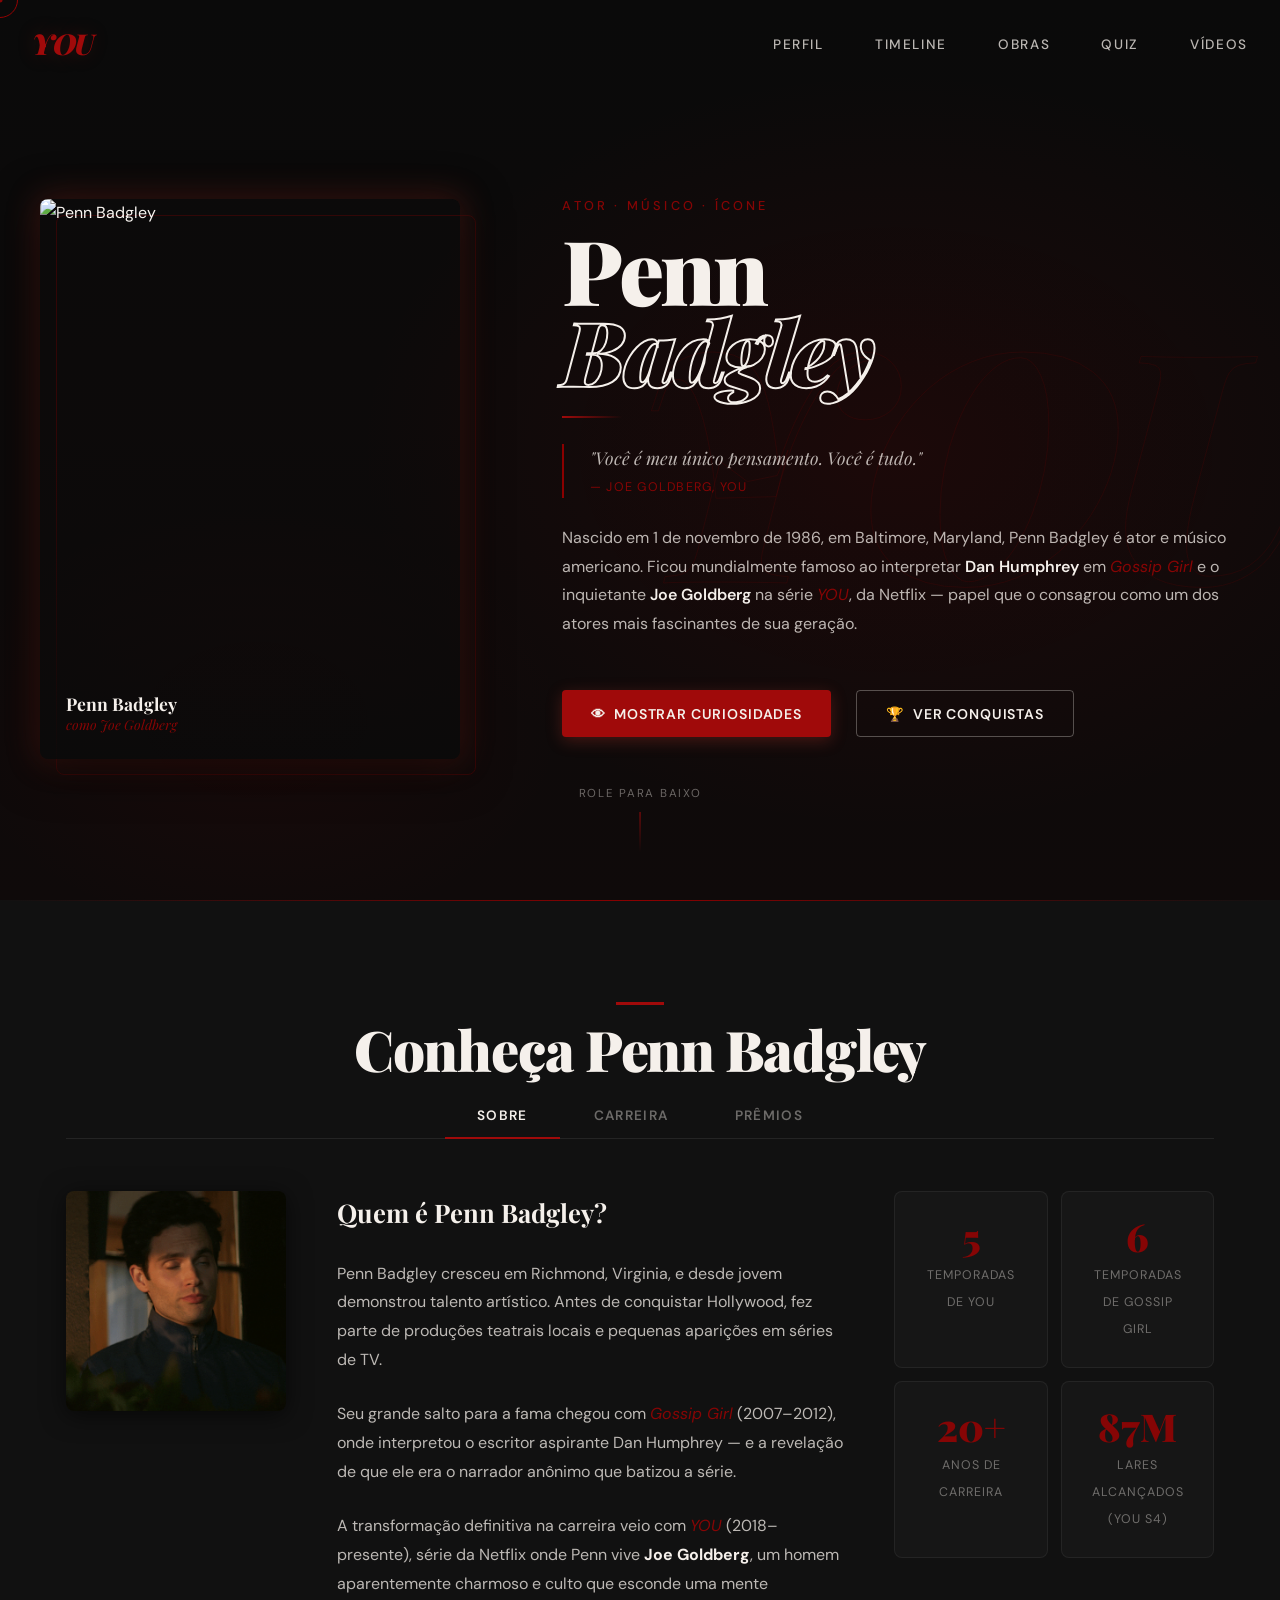
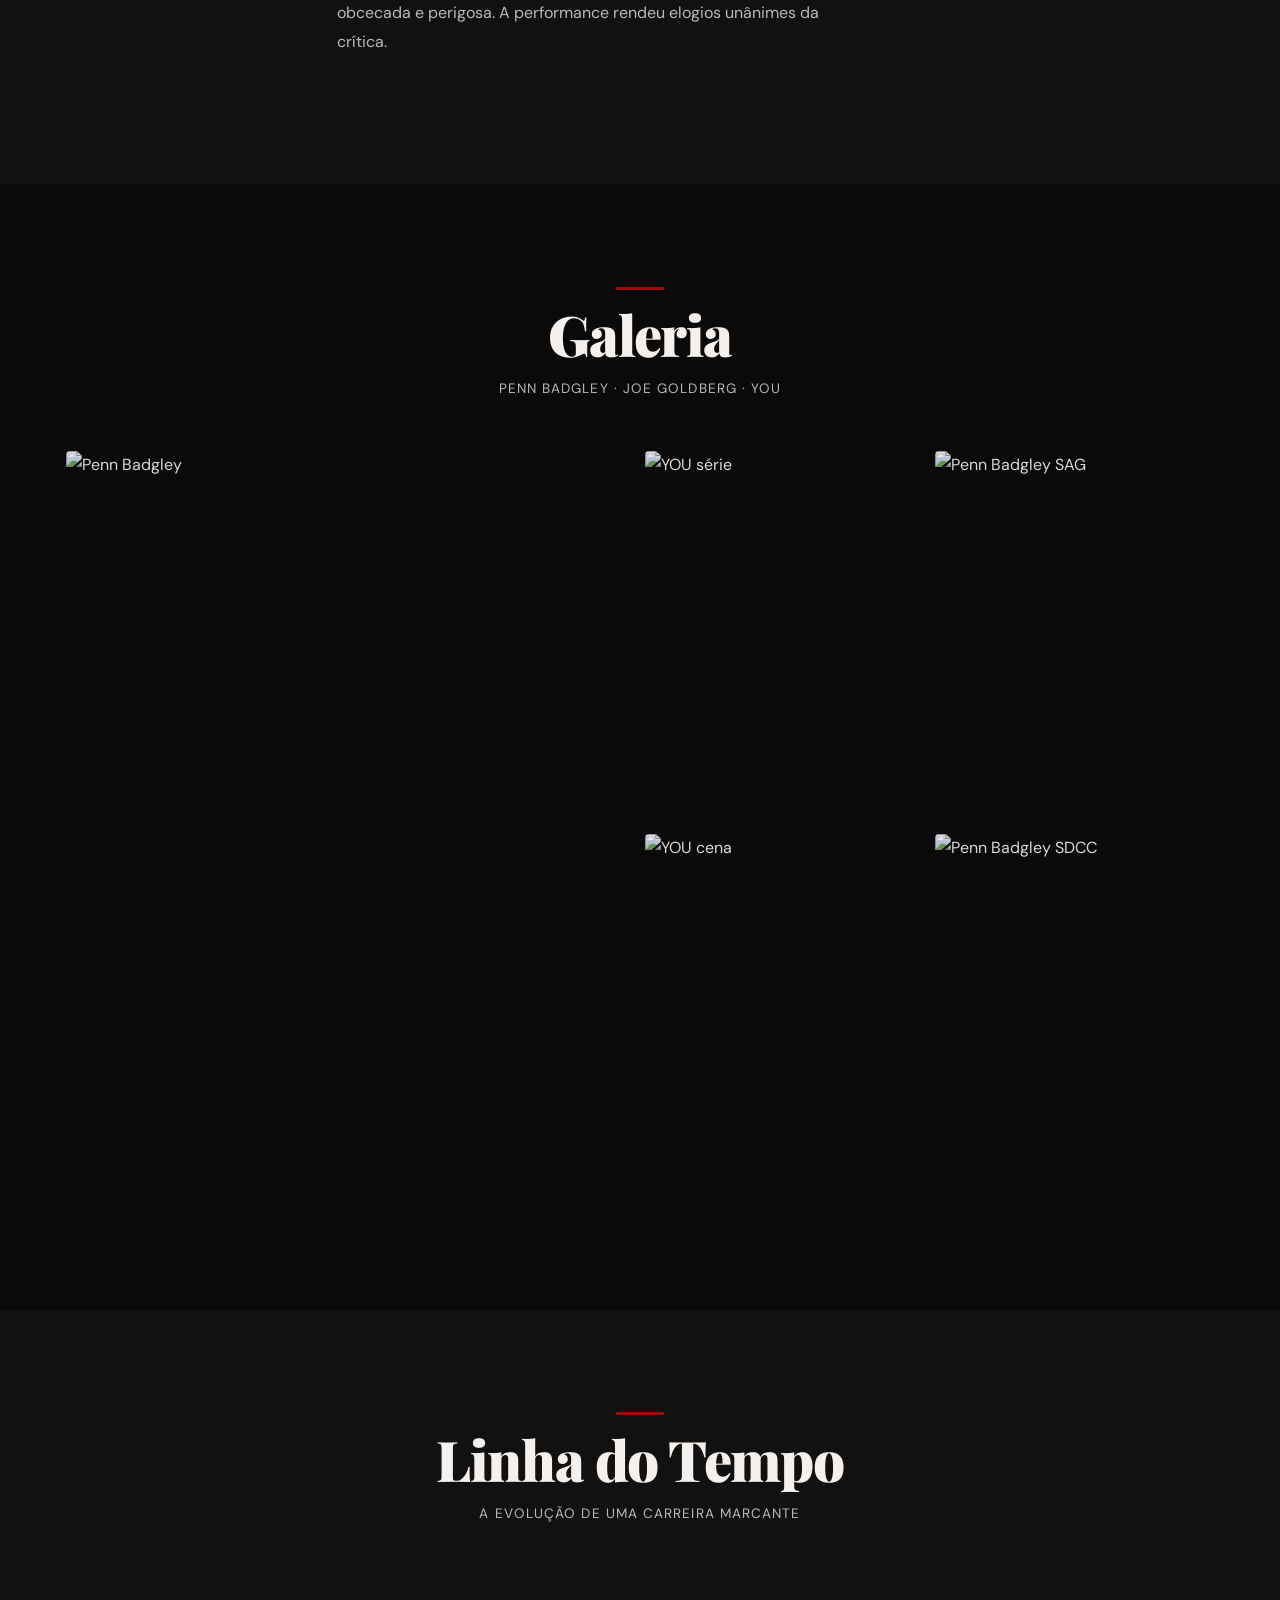
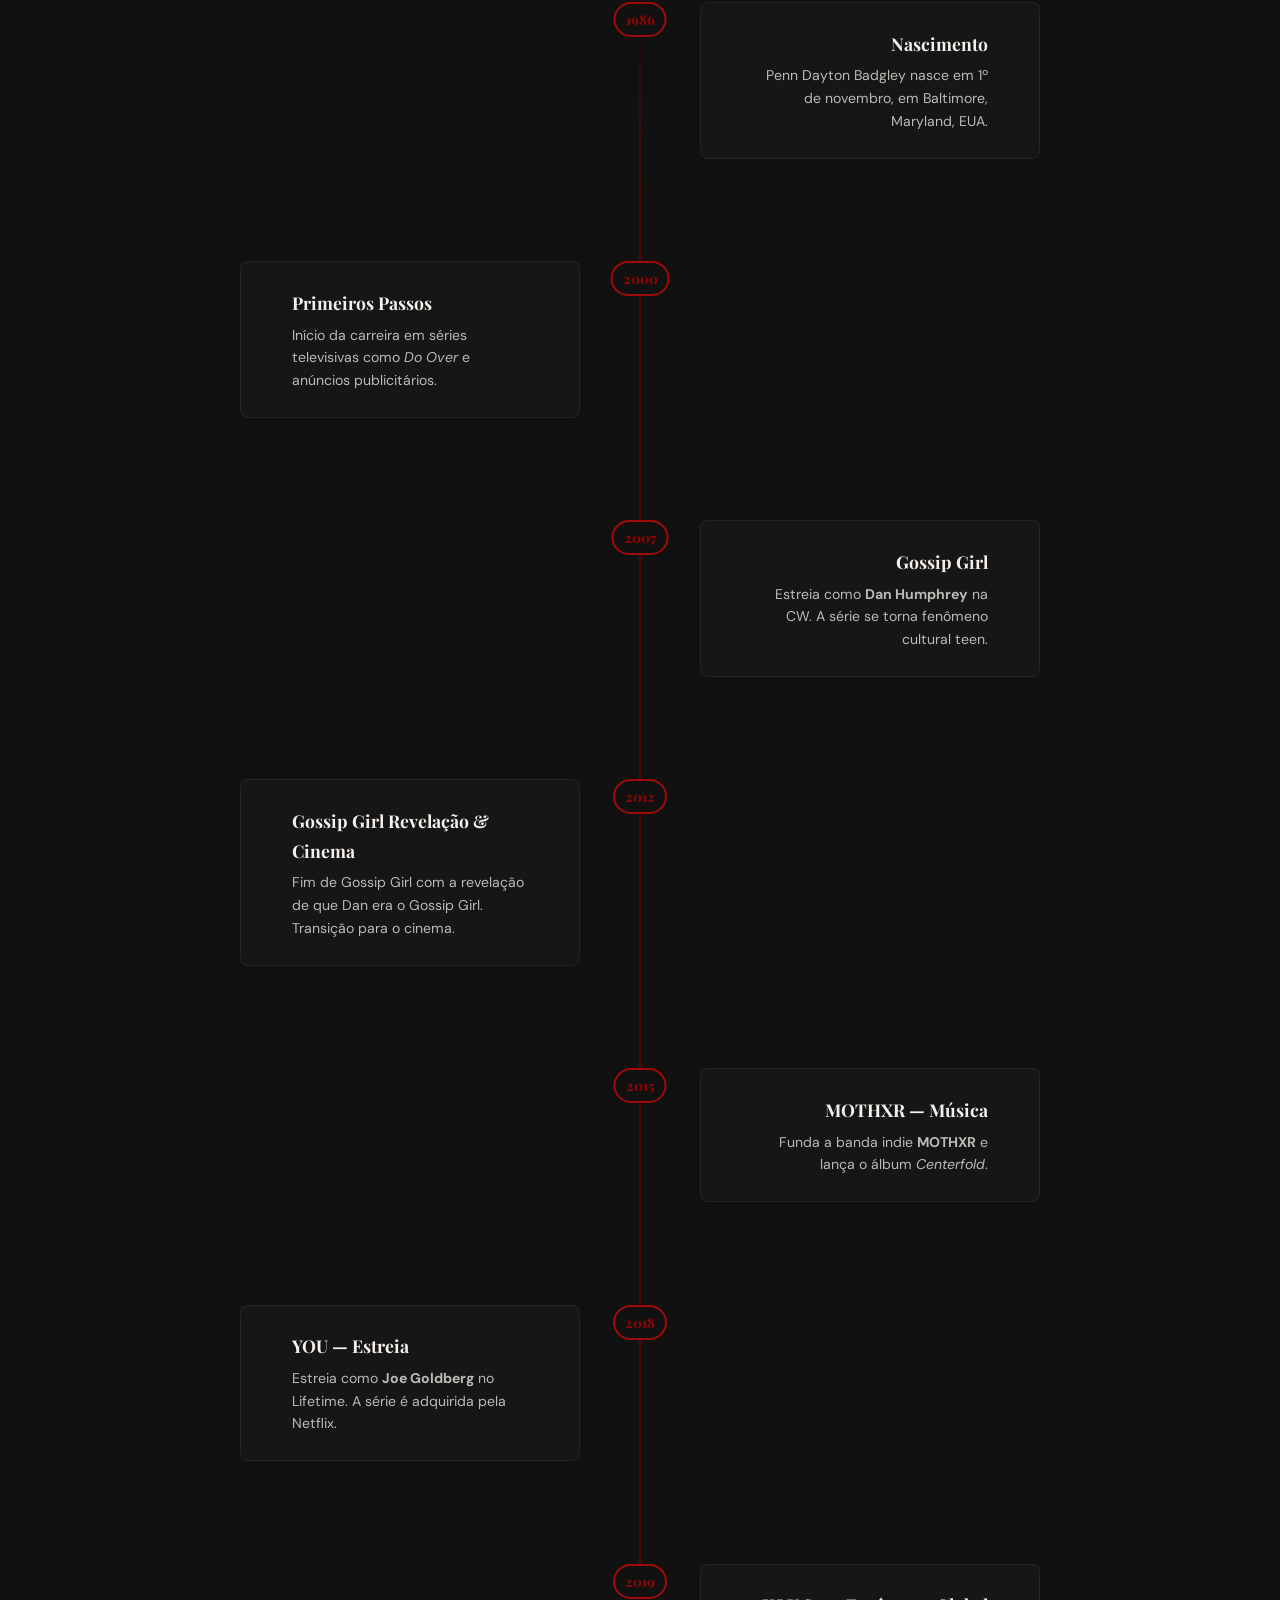
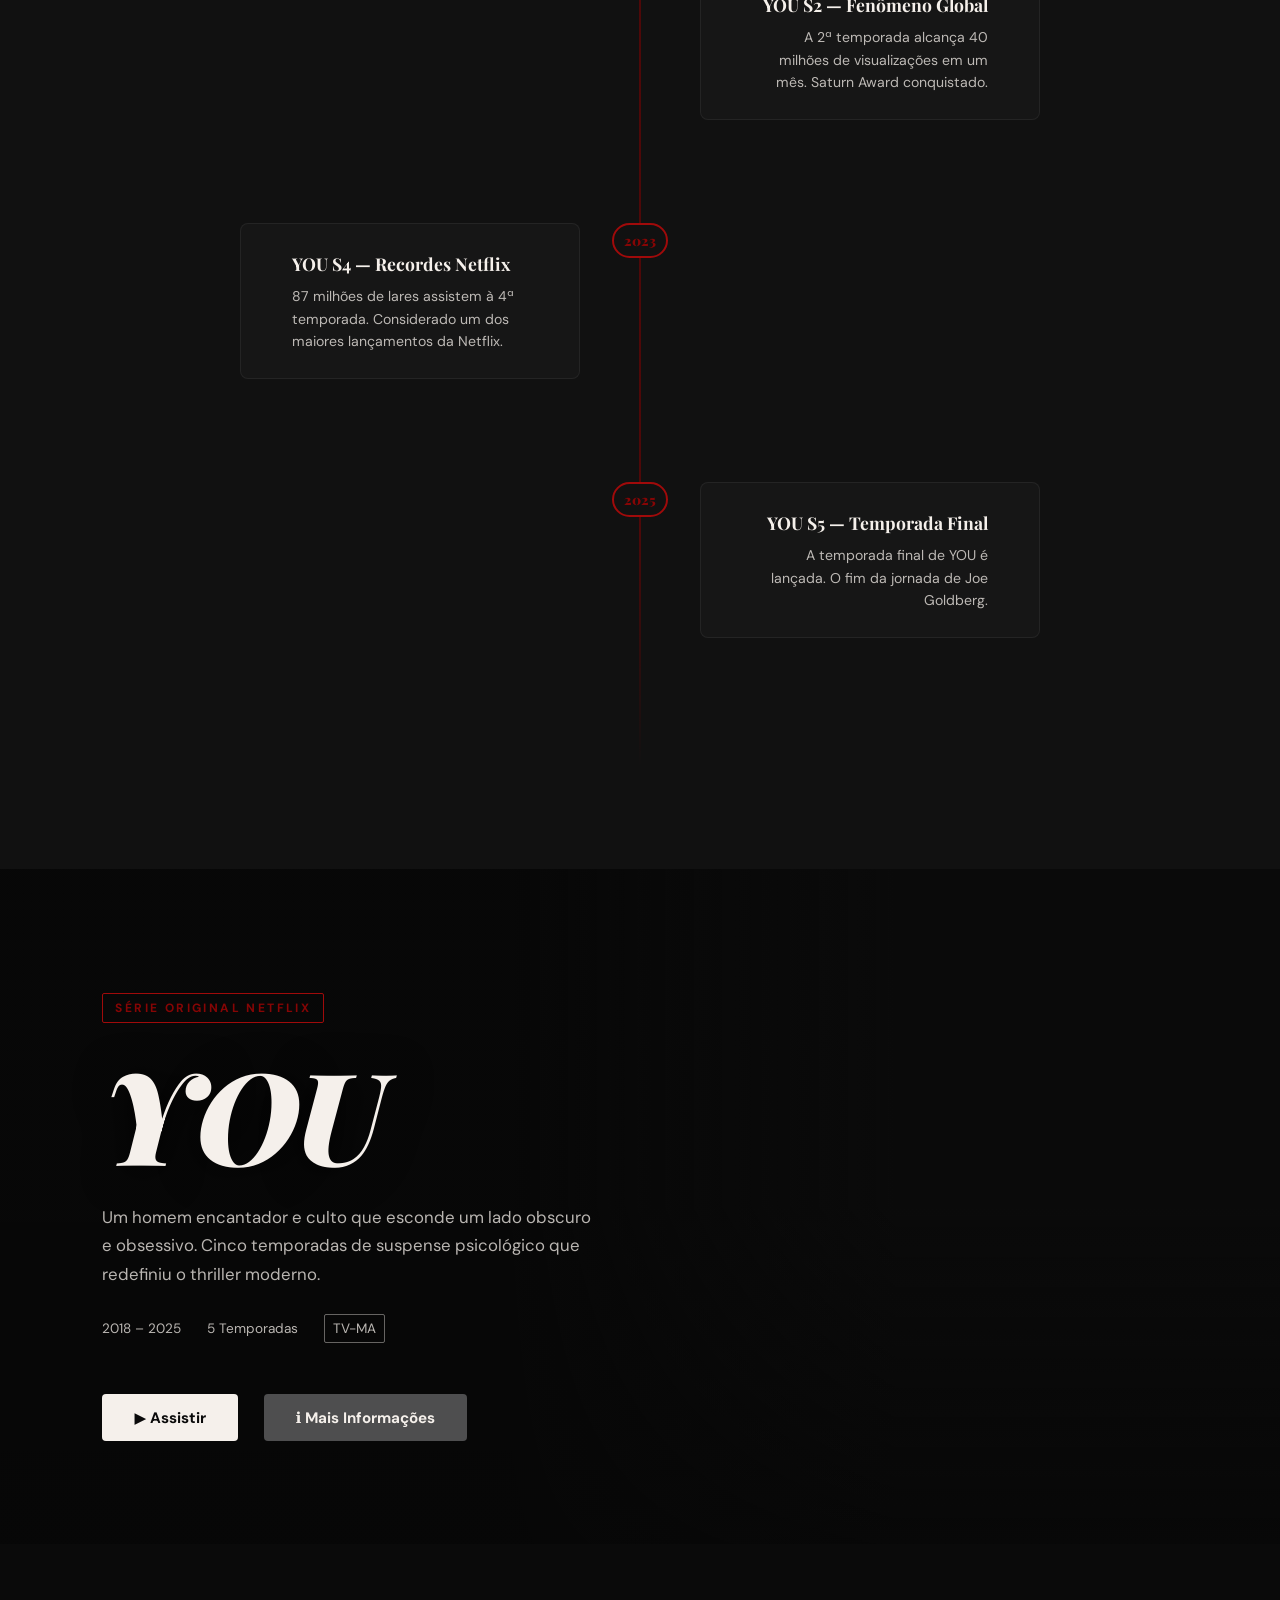
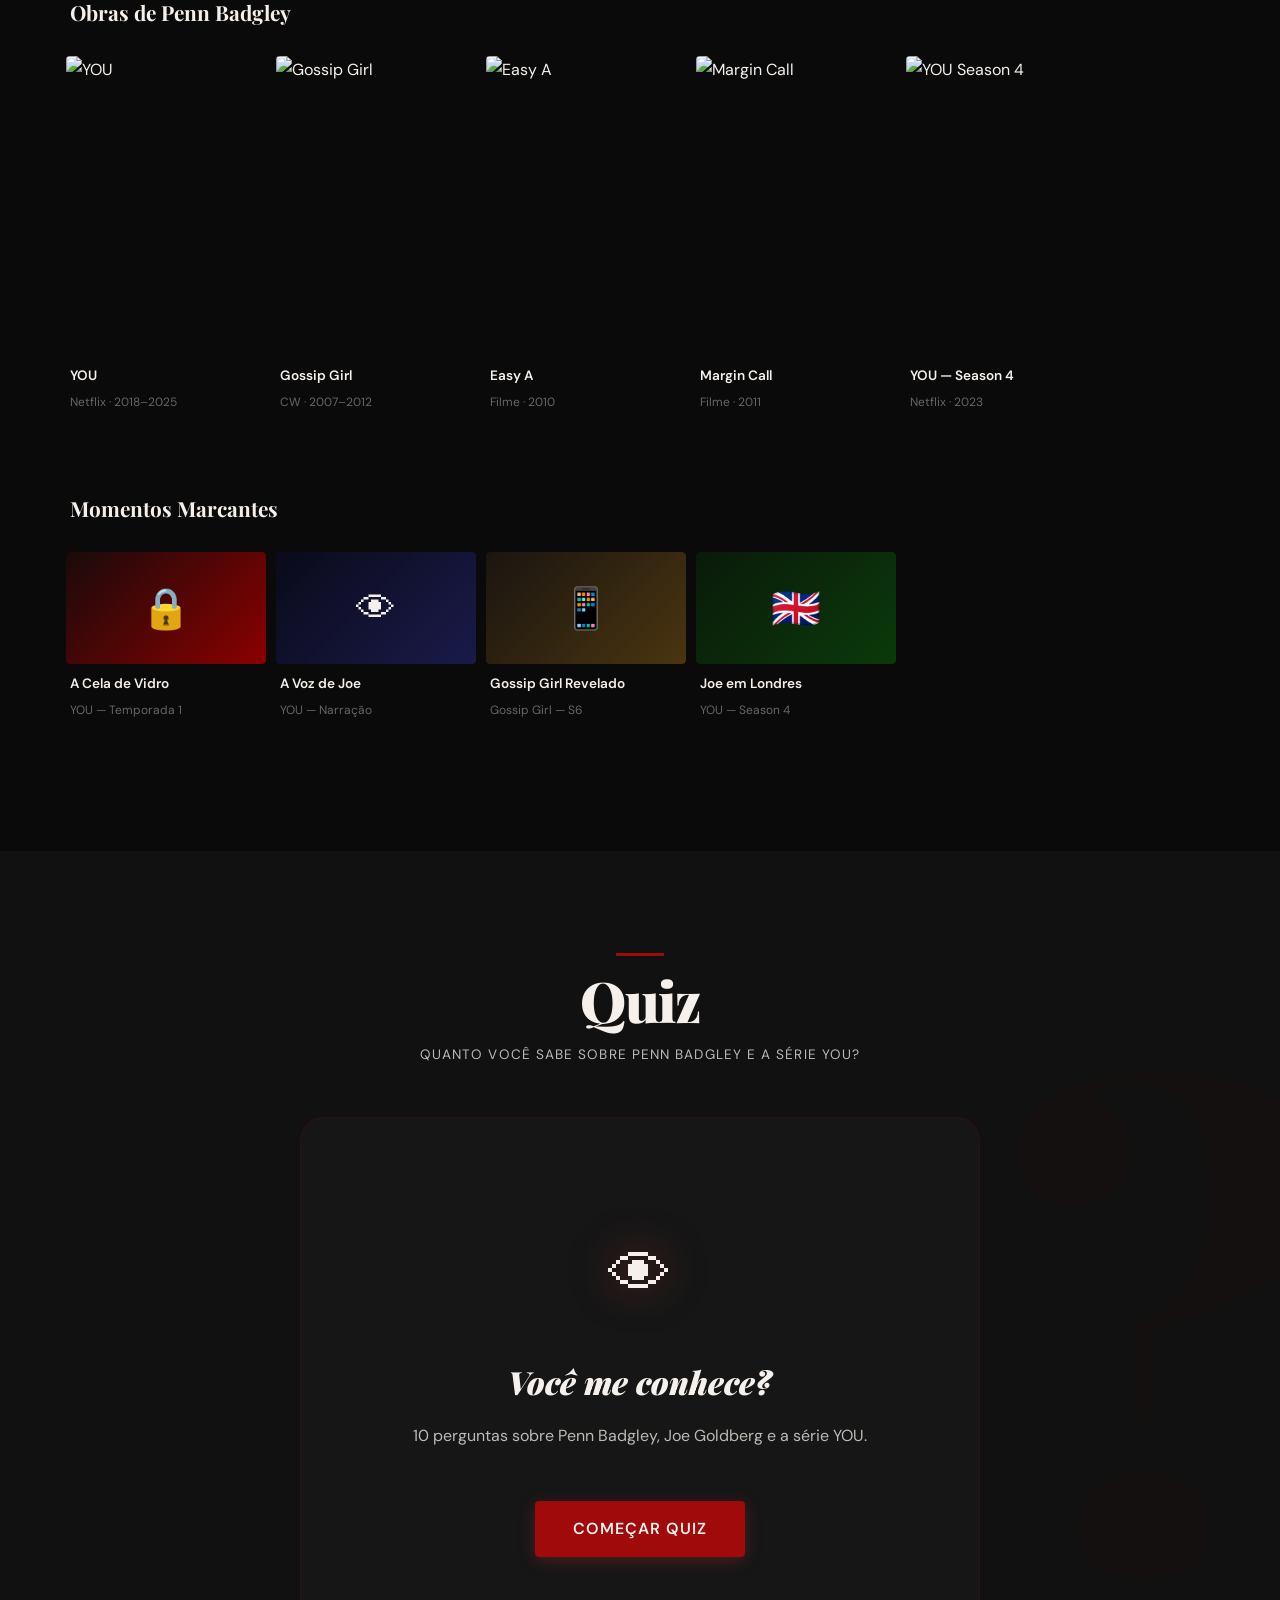
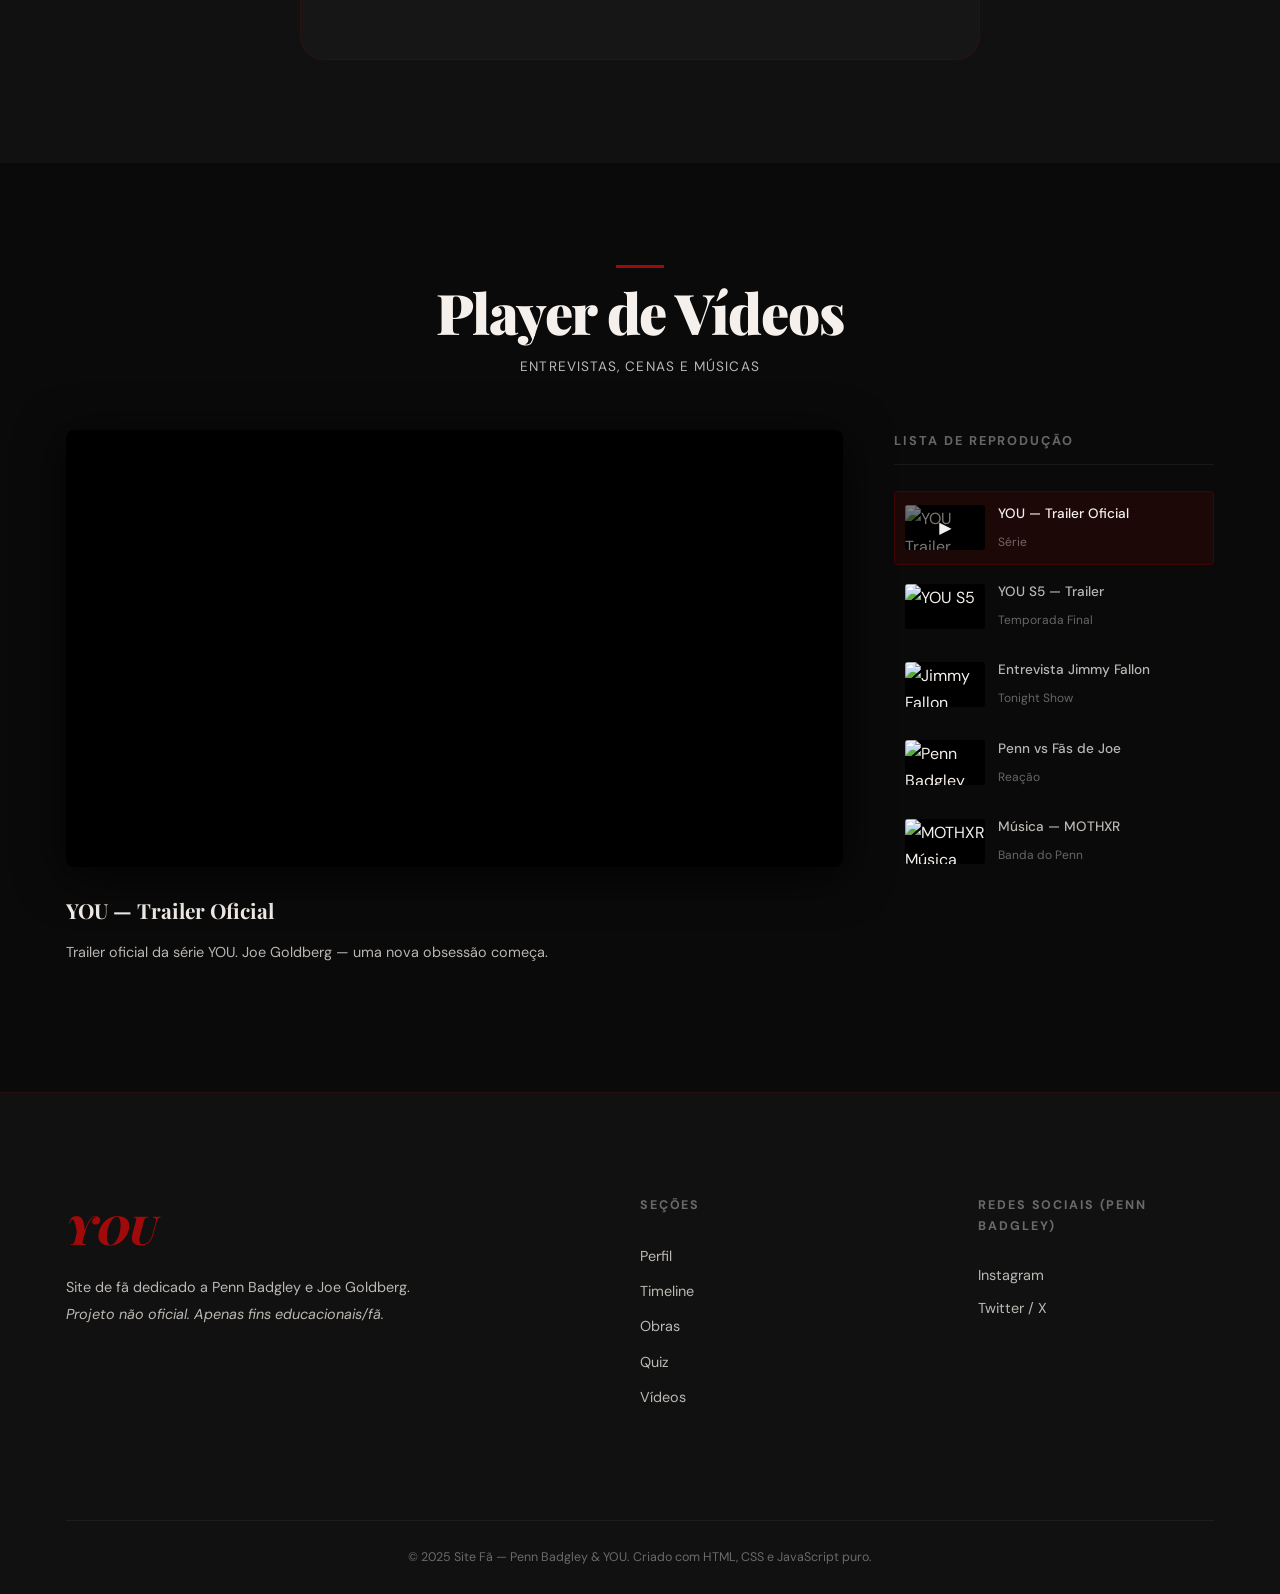
==== commit 3ef3ec9f: "feat: adiciona GIF do Penn e corrige player do YouTube - Adiciona penngif.gif à esquerda da aba Sobr" ====
--- a/index.html
+++ b/index.html
@@ -149,7 +149,10 @@
 
         <!-- Aba: Sobre -->
         <div class="tab-pane active" id="tab-sobre" role="tabpanel">
-          <div class="tab-grid">
+          <div class="tab-grid tab-grid--sobre">
+            <div class="tab-gif">
+              <img src="Images/penngif.gif" alt="Penn Badgley animado" />
+            </div>
             <div class="tab-text">
               <h3>Quem é Penn Badgley?</h3>
               <p>
@@ -716,107 +719,99 @@
     </div>
   </section>
 
-  <!-- ============================================================
-       PLAYER MULTIMÍDIA
-  ============================================================ -->
   <section class="player-section" id="player">
     <div class="container">
       <h2 class="section-title">Player de Vídeos</h2>
-      <p class="section-subtitle">Entrevistas e cenas de destaque</p>
+      <p class="section-subtitle">Entrevistas, Cenas e Músicas</p>
 
       <div class="player-layout">
-        <!-- Player principal -->
         <div class="player-main">
           <div class="player-wrapper" id="playerWrapper">
             <iframe
               id="mainVideoFrame"
-              src="https://www.youtube.com/embed/s7eQYyHBGrw?enablejsapi=1"
-              title="Penn Badgley — YOU Trailer"
+              src="https://www.youtube.com/embed/mn0QvmEicIY?enablejsapi=1"
+              title="Penn Badgley — Vídeo Destaque"
               frameborder="0"
               allow="accelerometer; autoplay; clipboard-write; encrypted-media; gyroscope; picture-in-picture"
               allowfullscreen
             ></iframe>
           </div>
           <div class="player-info">
-            <h3 id="playerVideoTitle">YOU — Trailer Oficial (Netflix)</h3>
-            <p id="playerVideoDesc">Trailer oficial da série YOU na Netflix. Joe Goldberg — uma nova obsessão começa.</p>
-          </div>
-        </div>
-
-        <!-- Lista de vídeos -->
+            <h3 id="playerVideoTitle">YOU — Trailer Oficial</h3>
+            <p id="playerVideoDesc">Trailer oficial da série YOU. Joe Goldberg — uma nova obsessão começa.</p>
+          </div>
+        </div>
+
         <div class="player-playlist">
           <h4 class="playlist-title">Lista de Reprodução</h4>
           <div class="playlist-items" id="playlistItems">
 
-            <div class="playlist-item active" data-video-id="s7eQYyHBGrw"
-                 data-title="YOU — Trailer Oficial (Netflix)"
-                 data-desc="Trailer oficial da série YOU na Netflix. Joe Goldberg — uma nova obsessão começa.">
+            <div class="playlist-item active" data-video-id="mn0QvmEicIY"
+                 data-title="YOU — Trailer Oficial"
+                 data-desc="Trailer oficial da série YOU. Joe Goldberg — uma nova obsessão começa.">
               <div class="playlist-thumb">
-                <img src="https://img.youtube.com/vi/s7eQYyHBGrw/mqdefault.jpg" alt="YOU Trailer" />
+                <img src="https://img.youtube.com/vi/mn0QvmEicIY/mqdefault.jpg" alt="YOU Trailer" />
                 <span class="playlist-play-icon">▶</span>
               </div>
               <div class="playlist-item-info">
                 <span class="playlist-item-title">YOU — Trailer Oficial</span>
-                <span class="playlist-item-sub">Netflix · 2018</span>
-              </div>
-            </div>
-
-            <div class="playlist-item" data-video-id="X7lqJsNqTeE"
-                 data-title="YOU Season 4 — Trailer Oficial"
-                 data-desc="Joe Goldberg está em Londres. Nova identidade, velhos instintos. 4ª temporada.">
-              <div class="playlist-thumb">
-                <img src="https://img.youtube.com/vi/X7lqJsNqTeE/mqdefault.jpg" alt="YOU S4" />
-                <span class="playlist-play-icon">▶</span>
-              </div>
-              <div class="playlist-item-info">
-                <span class="playlist-item-title">YOU S4 — Trailer</span>
-                <span class="playlist-item-sub">Netflix · 2023</span>
-              </div>
-            </div>
-
-            <div class="playlist-item" data-video-id="8Y8HkZDvdHo"
-                 data-title="Penn Badgley — Entrevista Jimmy Fallon"
-                 data-desc="Penn Badgley fala sobre ser Joe Goldberg no programa de Jimmy Fallon.">
-              <div class="playlist-thumb">
-                <img src="https://img.youtube.com/vi/8Y8HkZDvdHo/mqdefault.jpg" alt="Jimmy Fallon" />
-                <span class="playlist-play-icon">▶</span>
-              </div>
-              <div class="playlist-item-info">
-                <span class="playlist-item-title">Entrevista — Jimmy Fallon</span>
-                <span class="playlist-item-sub">Tonight Show · 2021</span>
-              </div>
-            </div>
-
-            <div class="playlist-item" data-video-id="nGnmWBIMpKA"
-                 data-title="Penn Badgley responde fãs que amam Joe"
-                 data-desc="Penn Badgley reage ao TikTok de fãs que romantizam Joe Goldberg.">
-              <div class="playlist-thumb">
-                <img src="https://img.youtube.com/vi/nGnmWBIMpKA/mqdefault.jpg" alt="Penn Badgley responde" />
-                <span class="playlist-play-icon">▶</span>
-              </div>
-              <div class="playlist-item-info">
-                <span class="playlist-item-title">Penn vs fãs de Joe</span>
-                <span class="playlist-item-sub">Buzzfeed · 2019</span>
-              </div>
-            </div>
-
-            <div class="playlist-item" data-video-id="p9hKa7JMZjM"
-                 data-title="YOU Season 5 — Trailer Final"
+                <span class="playlist-item-sub">Série</span>
+              </div>
+            </div>
+
+            <div class="playlist-item" data-video-id="fp4i_lRYXrc"
+                 data-title="YOU Season 5 — Trailer"
                  data-desc="O fim da história de Joe Goldberg. A temporada final de YOU.">
               <div class="playlist-thumb">
-                <img src="https://img.youtube.com/vi/p9hKa7JMZjM/mqdefault.jpg" alt="YOU S5" />
+                <img src="https://img.youtube.com/vi/fp4i_lRYXrc/mqdefault.jpg" alt="YOU S5" />
                 <span class="playlist-play-icon">▶</span>
               </div>
               <div class="playlist-item-info">
-                <span class="playlist-item-title">YOU S5 — Temporada Final</span>
-                <span class="playlist-item-sub">Netflix · 2025</span>
-              </div>
-            </div>
-
-          </div><!-- /.playlist-items -->
-        </div><!-- /.player-playlist -->
-      </div><!-- /.player-layout -->
-    </div>
+                <span class="playlist-item-title">YOU S5 — Trailer</span>
+                <span class="playlist-item-sub">Temporada Final</span>
+              </div>
+            </div>
+
+            <div class="playlist-item" data-video-id="yE0WyToEW90"
+                 data-title="Entrevista — Jimmy Fallon"
+                 data-desc="Penn Badgley fala sobre os desafios de interpretar Joe Goldberg.">
+              <div class="playlist-thumb">
+                <img src="https://img.youtube.com/vi/yE0WyToEW90/mqdefault.jpg" alt="Jimmy Fallon" />
+                <span class="playlist-play-icon">▶</span>
+              </div>
+              <div class="playlist-item-info">
+                <span class="playlist-item-title">Entrevista Jimmy Fallon</span>
+                <span class="playlist-item-sub">Tonight Show</span>
+              </div>
+            </div>
+
+            <div class="playlist-item" data-video-id="D4zz7X4RzlM"
+                 data-title="Penn responde fãs que amam Joe"
+                 data-desc="Penn Badgley reage de forma hilária e reflexiva aos fãs que romantizam Joe Goldberg.">
+              <div class="playlist-thumb">
+                <img src="https://img.youtube.com/vi/D4zz7X4RzlM/mqdefault.jpg" alt="Penn Badgley responde" />
+                <span class="playlist-play-icon">▶</span>
+              </div>
+              <div class="playlist-item-info">
+                <span class="playlist-item-title">Penn vs Fãs de Joe</span>
+                <span class="playlist-item-sub">Reação</span>
+              </div>
+            </div>
+
+            <div class="playlist-item" data-video-id="RRSOzUOVD-U"
+                 data-title="MOTHXR — Centerfold"
+                 data-desc="Conheça o talento musical de Penn Badgley como vocalista da banda indie MOTHXR.">
+              <div class="playlist-thumb">
+                <img src="https://img.youtube.com/vi/RRSOzUOVD-U/mqdefault.jpg" alt="MOTHXR Música" />
+                <span class="playlist-play-icon">▶</span>
+              </div>
+              <div class="playlist-item-info">
+                <span class="playlist-item-title">Música — MOTHXR</span>
+                <span class="playlist-item-sub">Banda do Penn</span>
+              </div>
+            </div>
+
+          </div></div></div></div>
   </section>
 
   <!-- ============================================================
--- a/style.css
+++ b/style.css
@@ -15,8 +15,8 @@
   --black-card:  #161616;
   --black-hover: #1e1e1e;
   --dark-red:    #8b0000;
-  --red:         #c0392b;
-  --red-bright:  #e74c3c;
+  --red:         #a00a0a;
+  --red-bright:  #860505;
   --red-glow:    rgba(192,57,43,0.25);
   --white:       #f5f0eb;
   --white-dim:   rgba(245,240,235,0.75);
@@ -716,6 +716,22 @@
   align-items: start;
 }
 
+.tab-grid--sobre {
+  grid-template-columns: 220px 1fr 320px;
+}
+
+.tab-gif {
+  display: flex;
+  align-items: flex-start;
+  justify-content: center;
+}
+
+.tab-gif img {
+  width: 100%;
+  border-radius: var(--radius-md);
+  box-shadow: var(--shadow-md);
+}
+
 .tab-text h3 {
   font-family: var(--font-display);
   font-size: 1.6rem;
@@ -1971,7 +1987,8 @@
     gap: var(--space-lg);
   }
 
-  .tab-grid {
+  .tab-grid,
+  .tab-grid--sobre {
     grid-template-columns: 1fr;
   }
 
@@ -2110,6 +2127,11 @@
 
   .footer-brand { grid-column: span 1; }
 
+  .tab-gif {
+    max-width: 240px;
+    margin: 0 auto;
+  }
+
   /* Botões hero empilhados */
   .hero-buttons { flex-direction: column; align-items: center; }
 
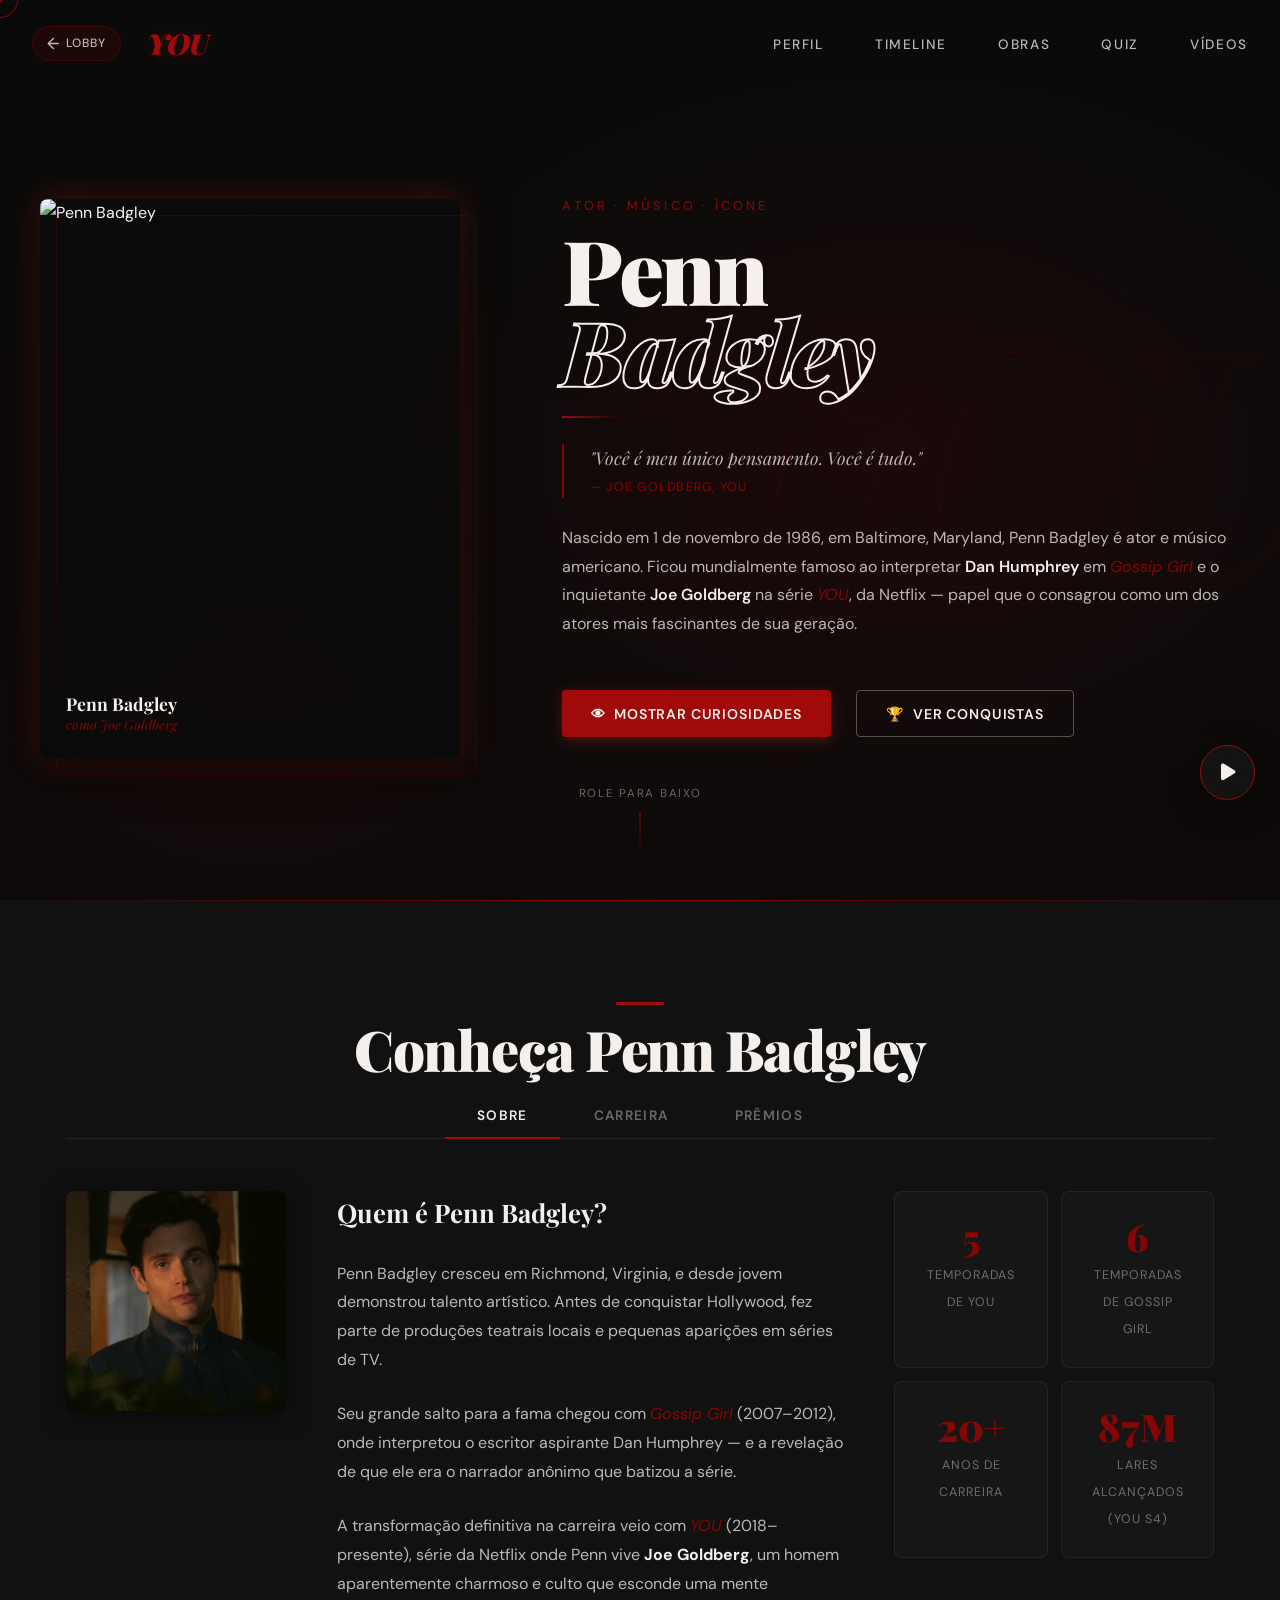
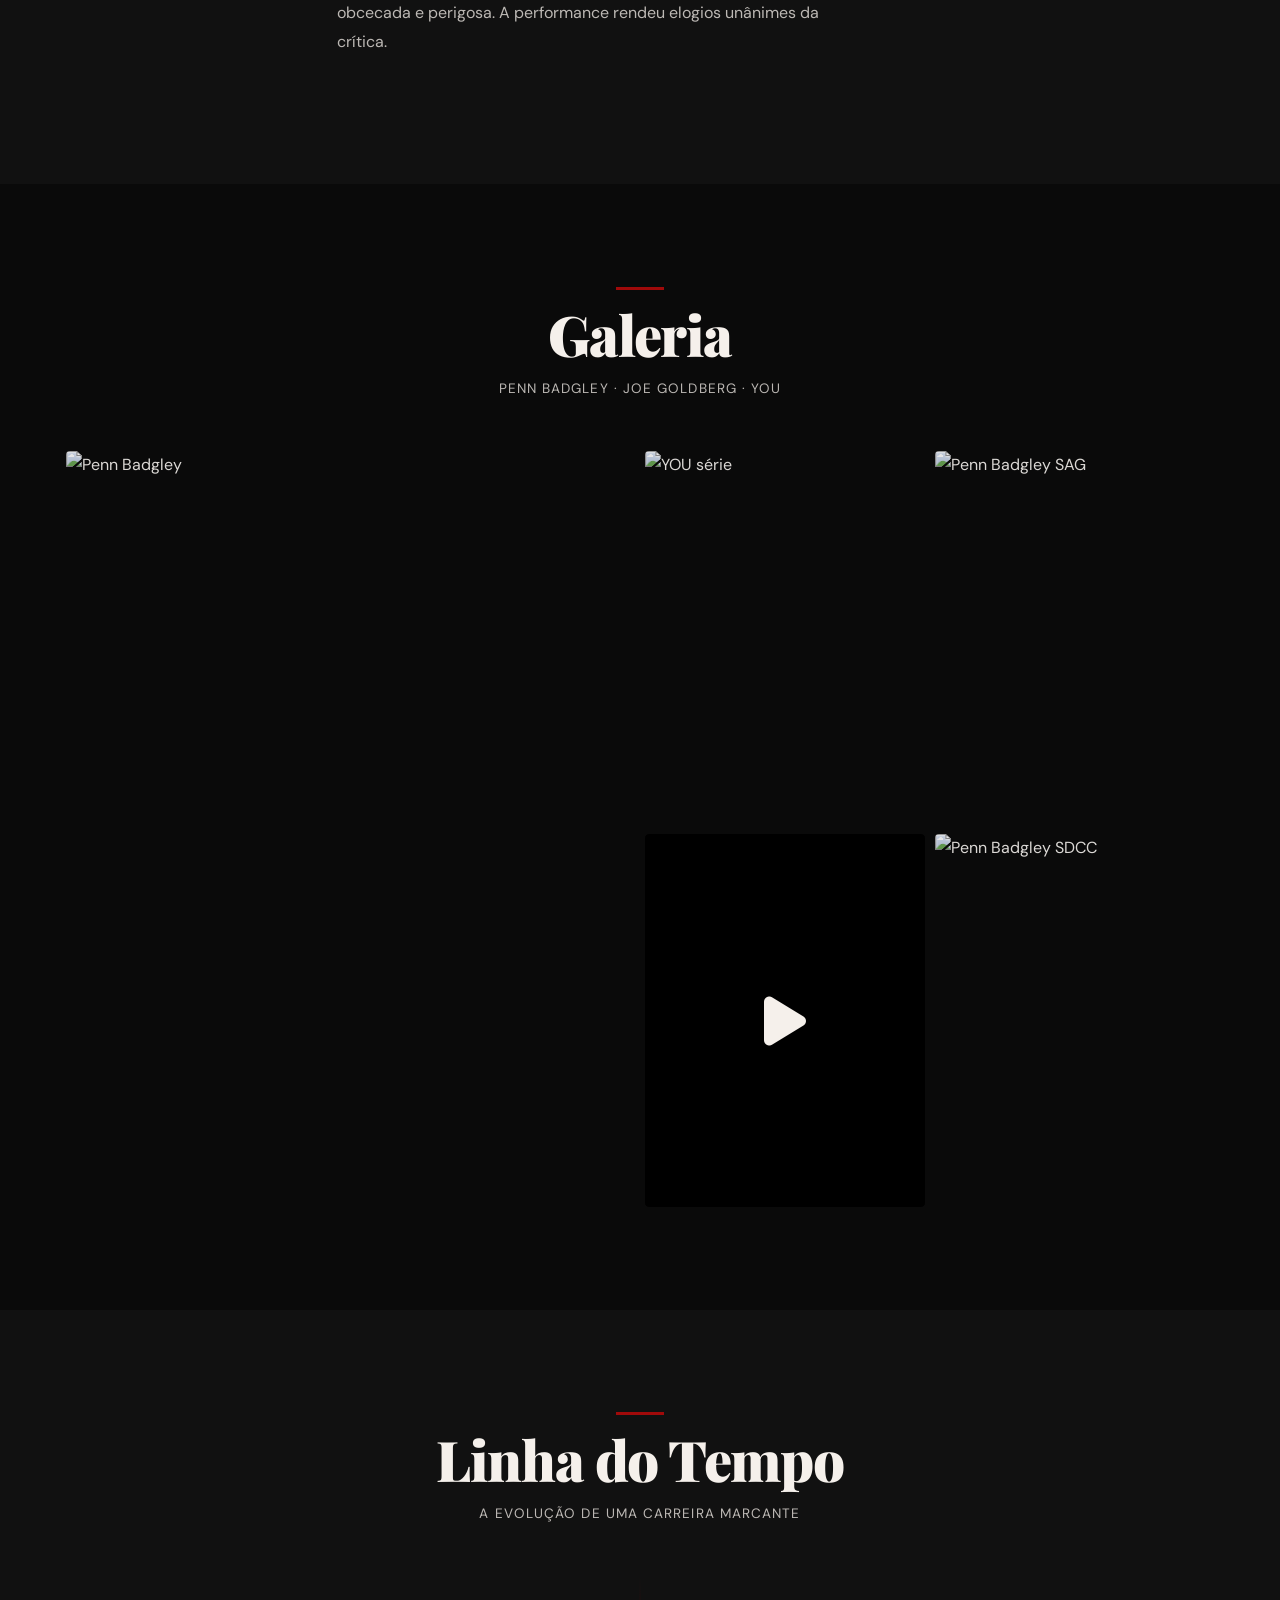
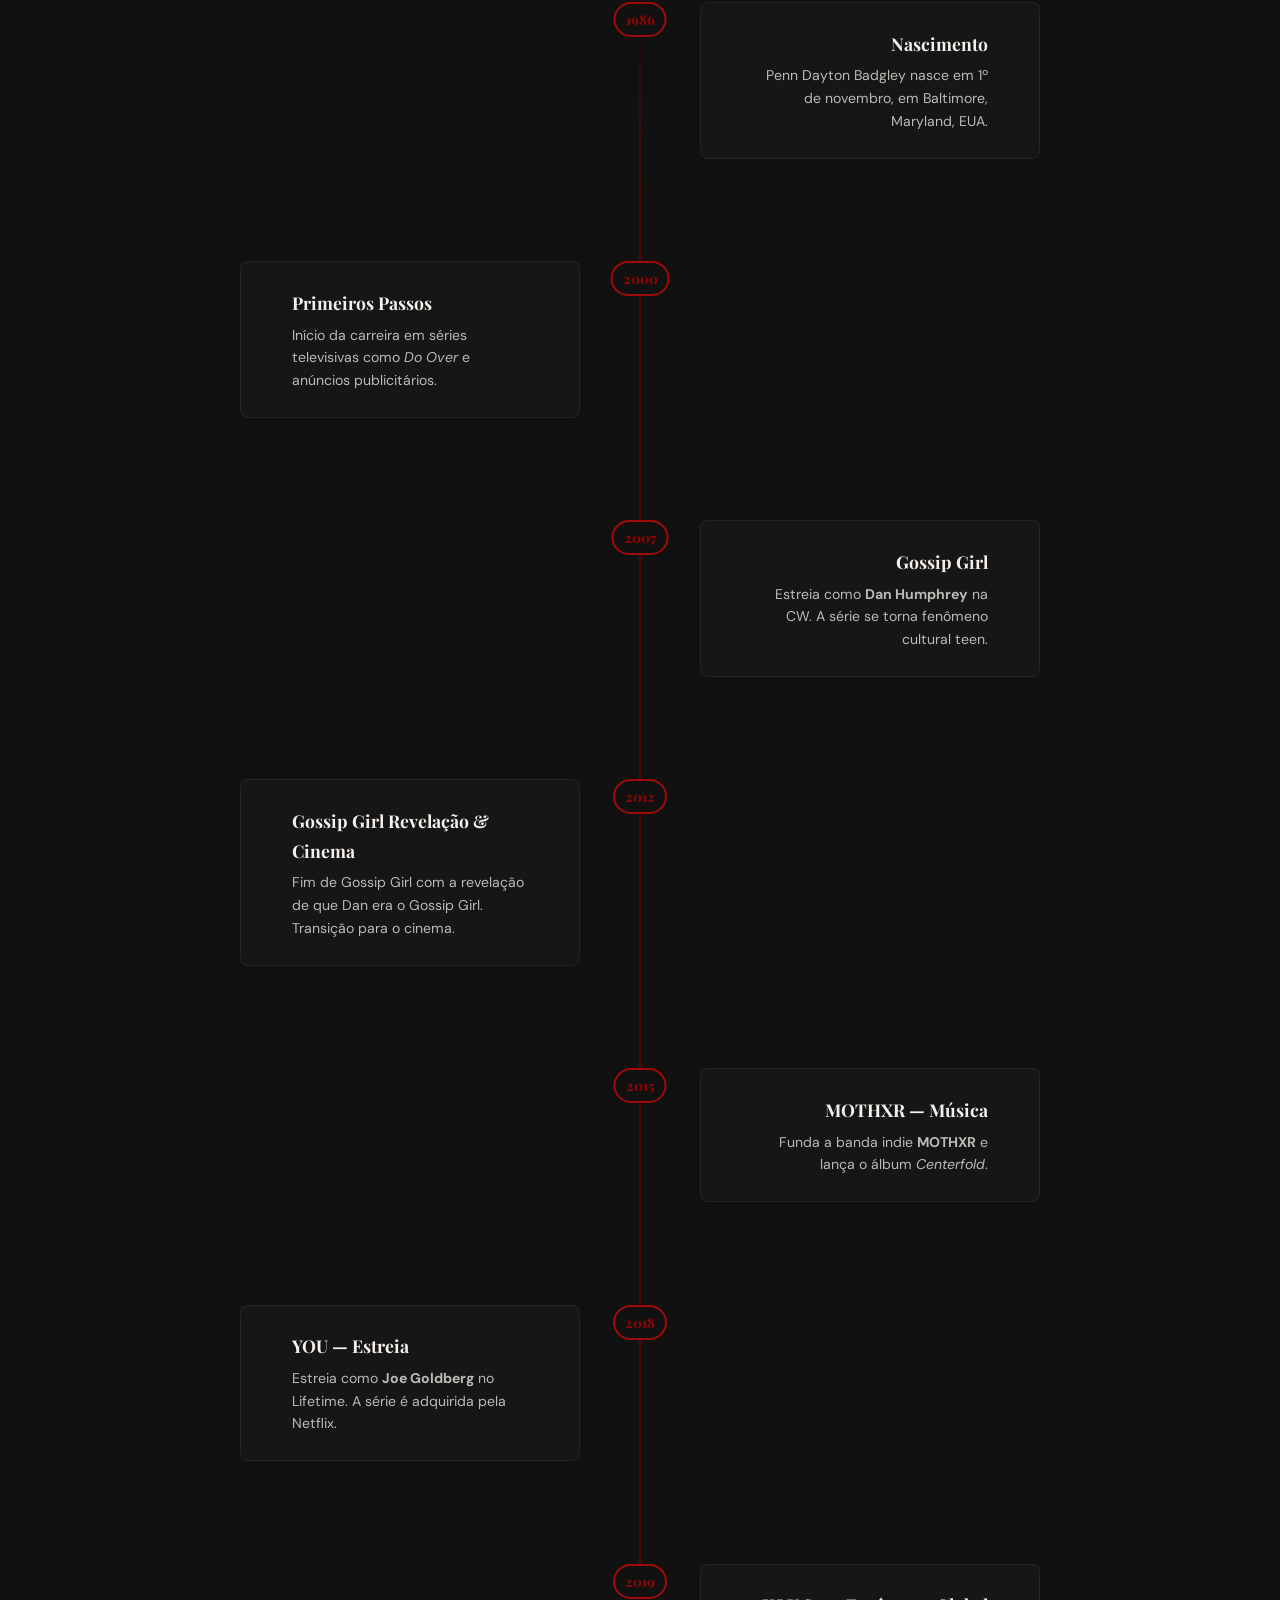
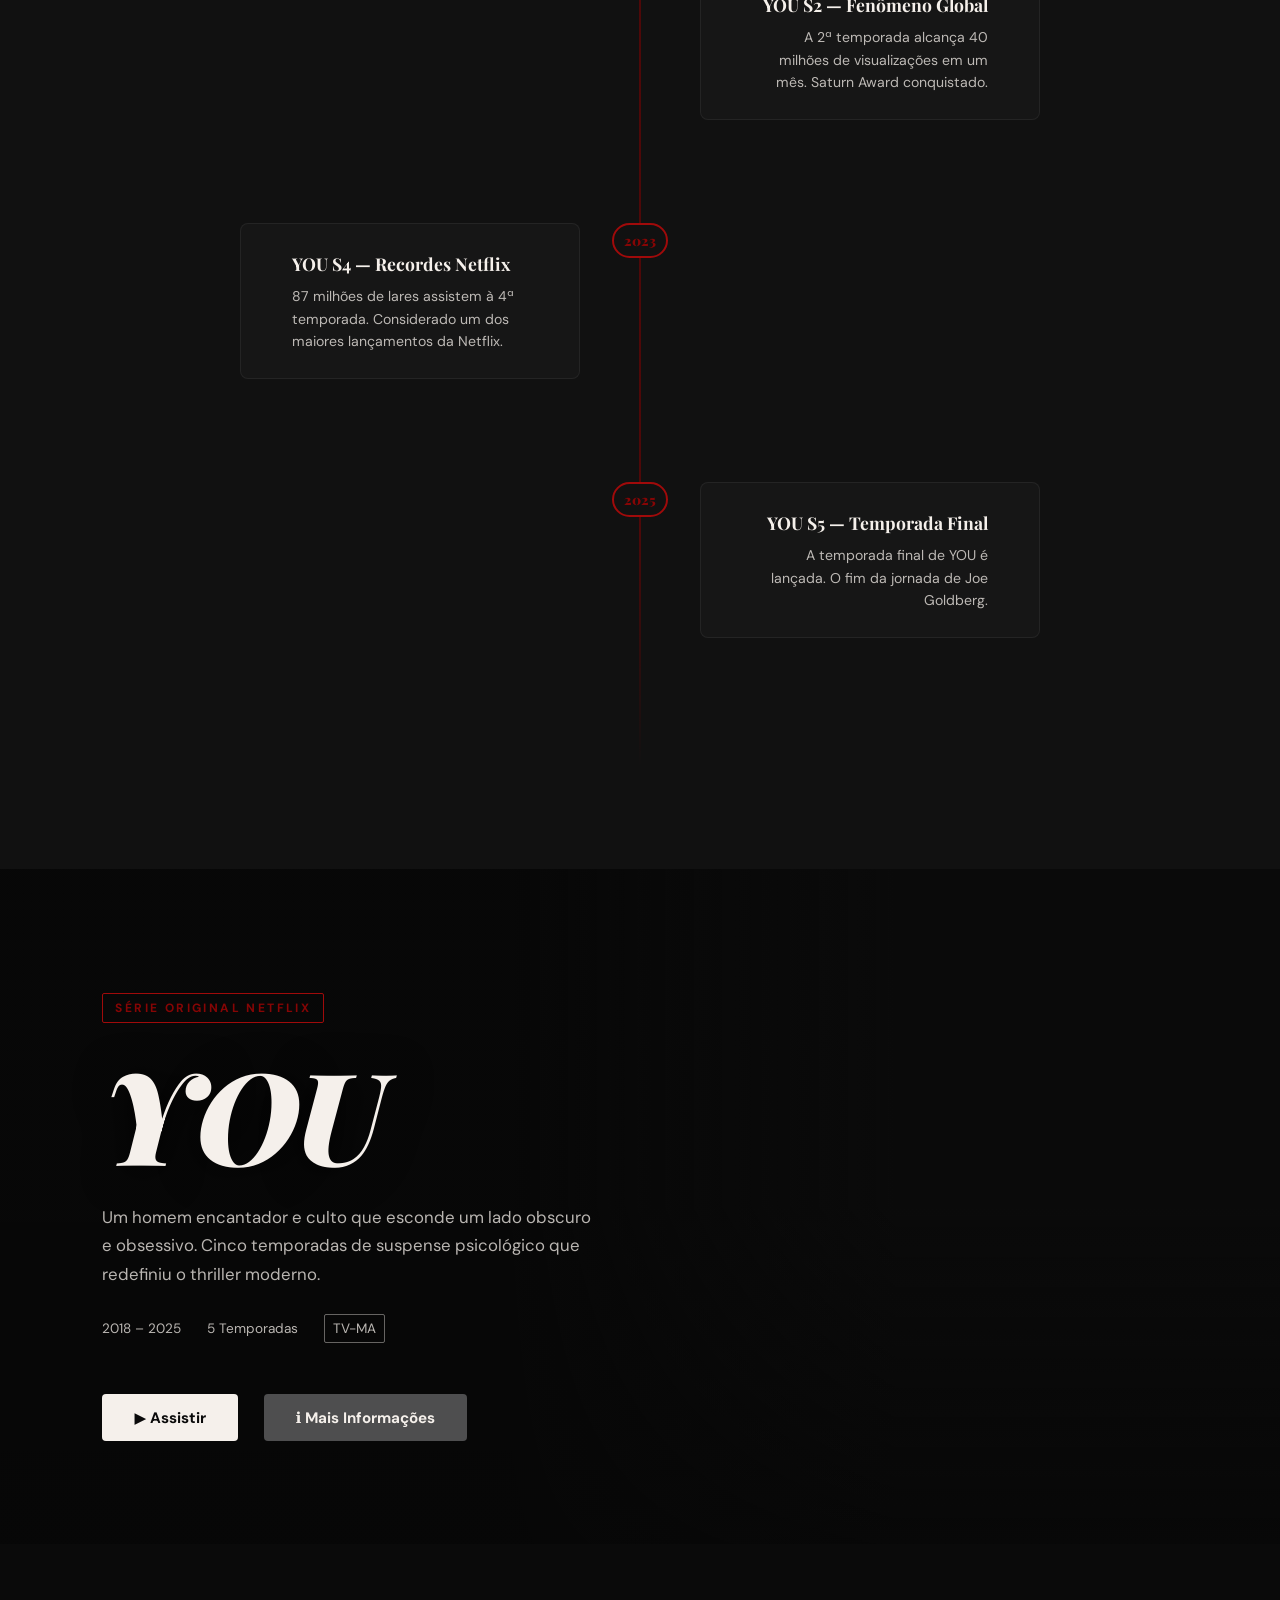
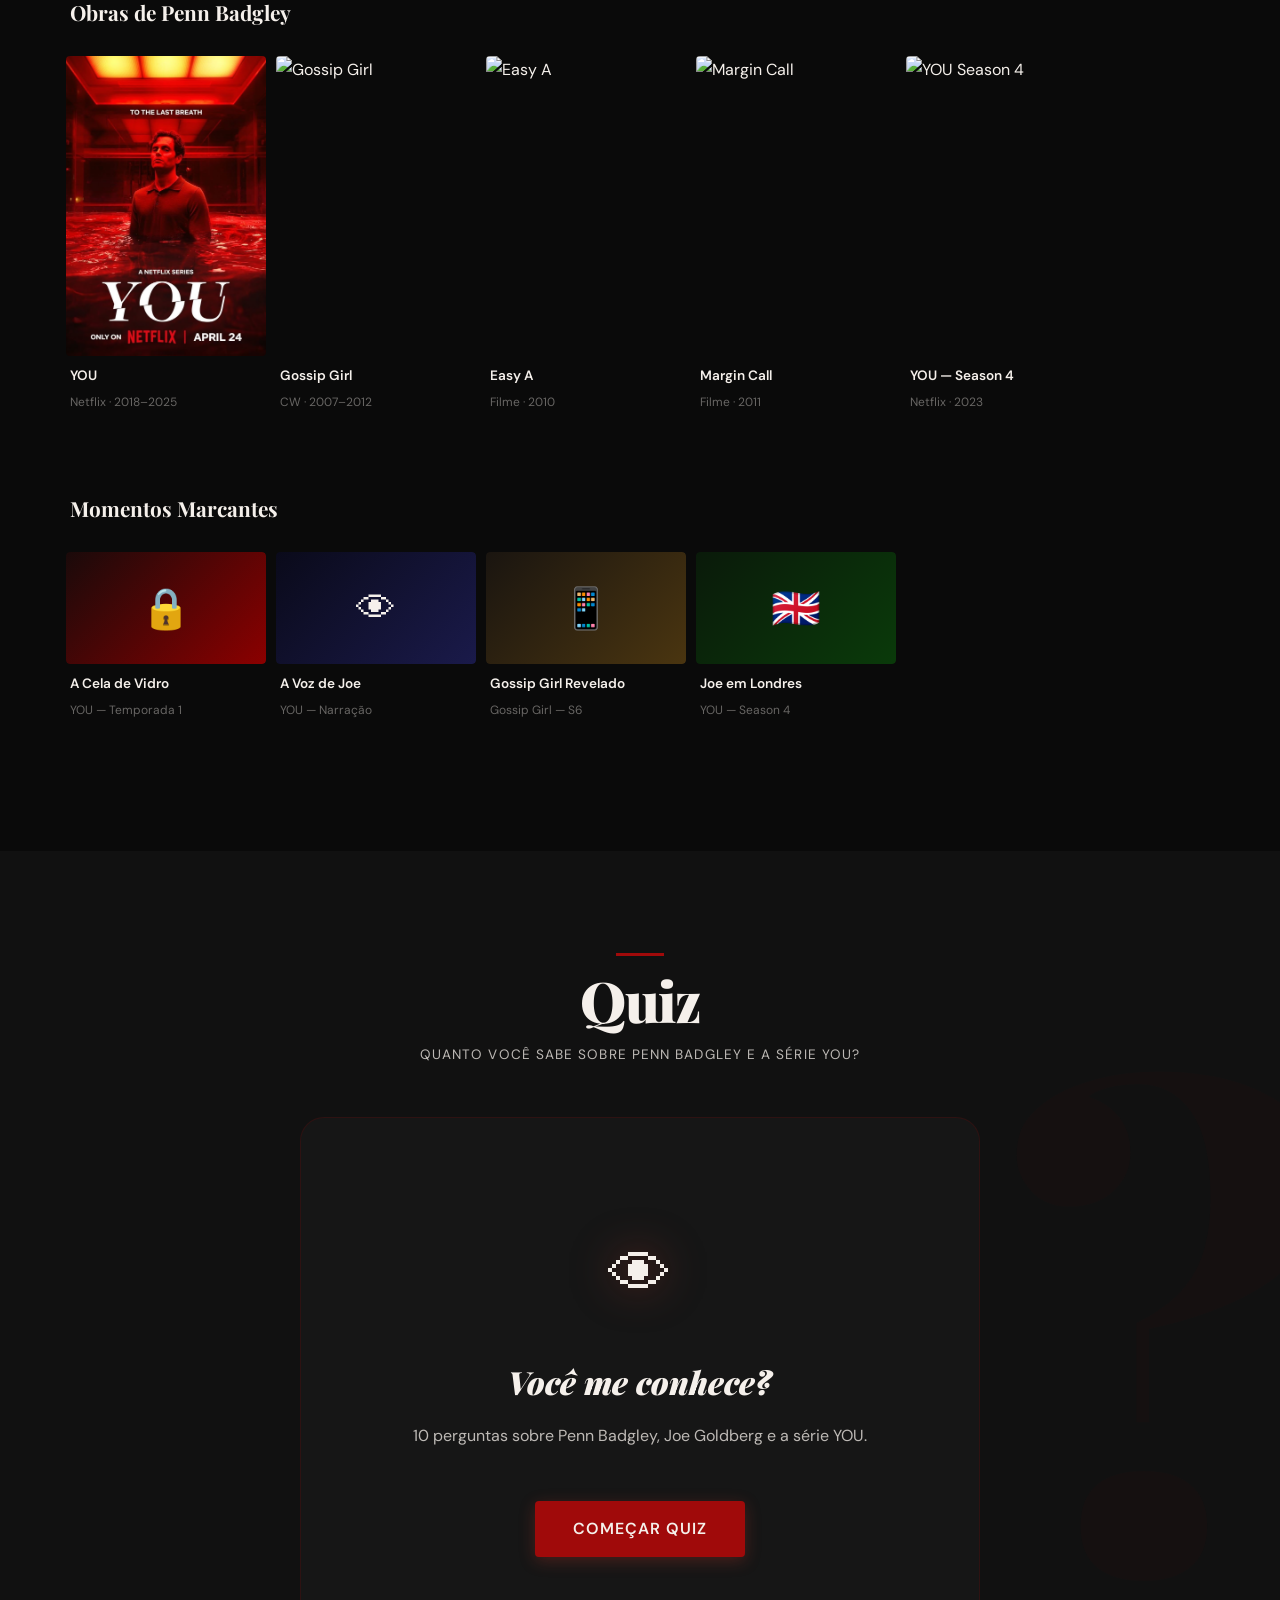
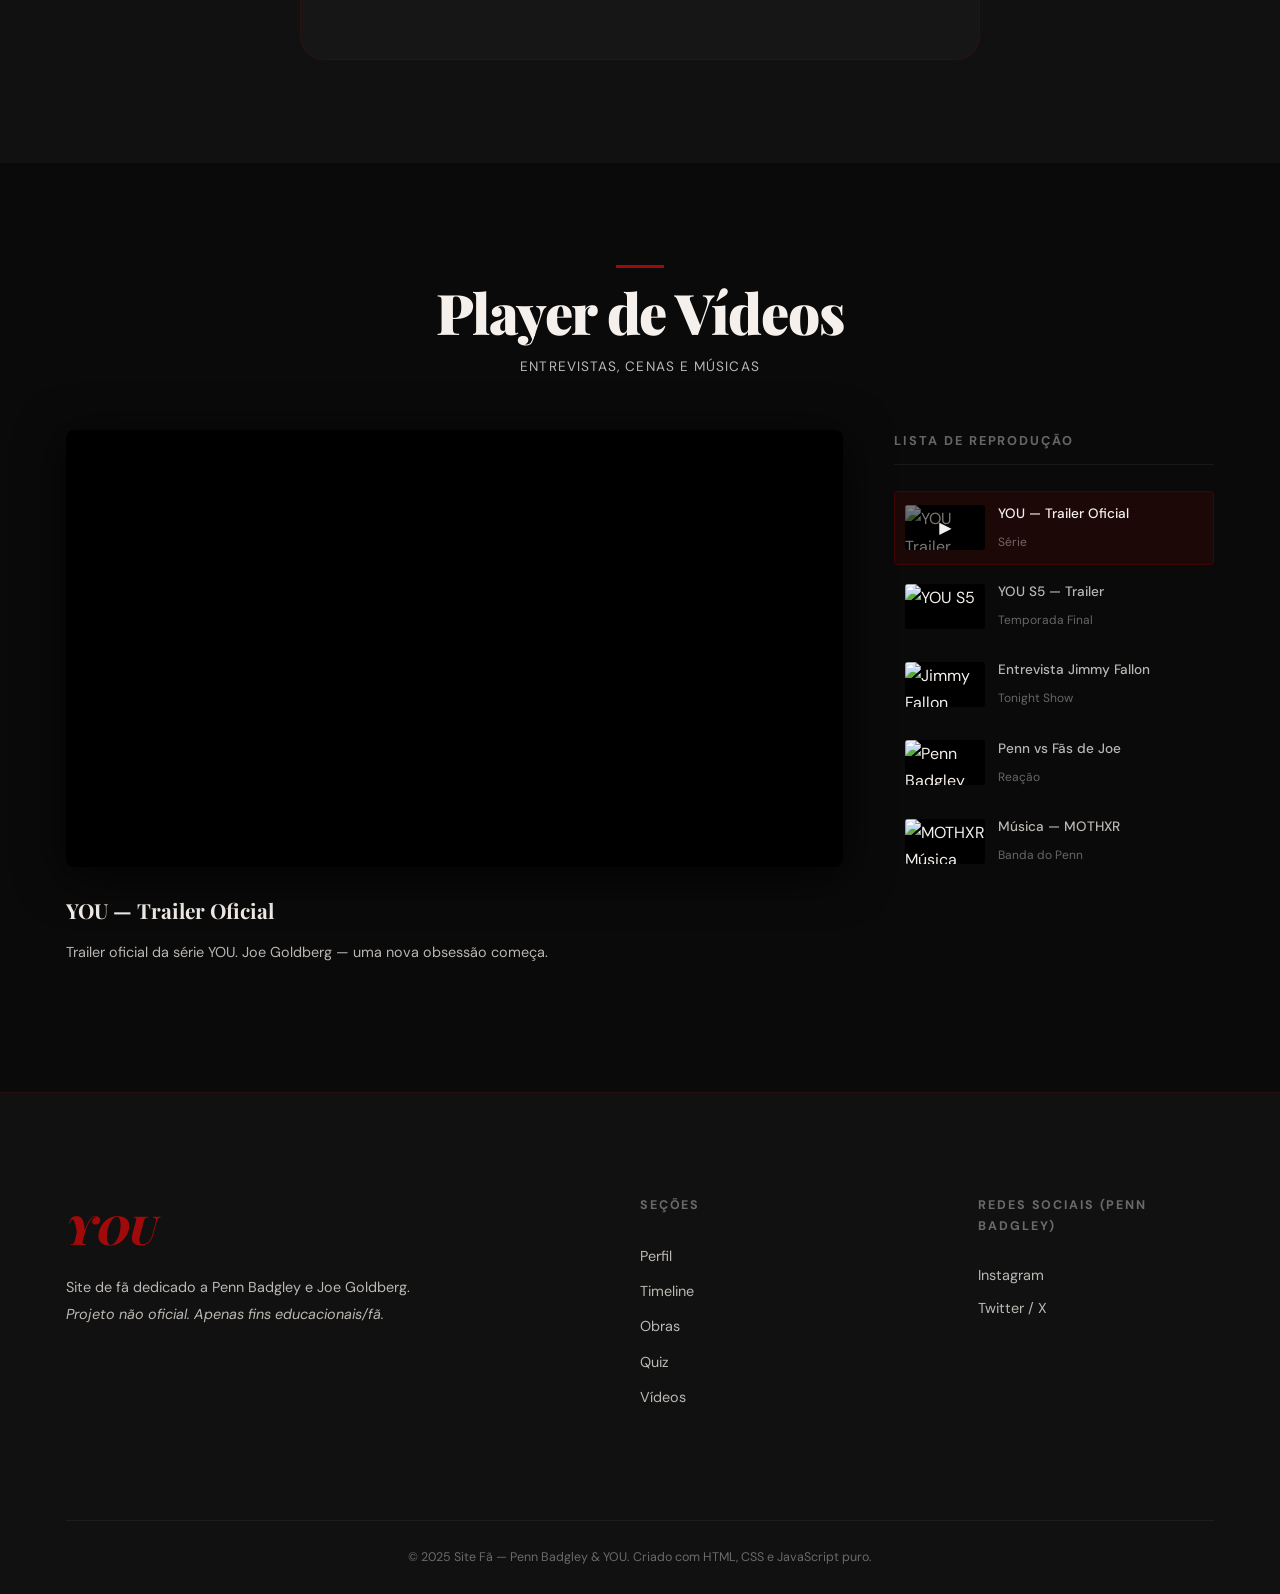
==== commit d9d76386: "feat: adiciona experiência imersiva completa com lobby, player customizado e sistema de áudio - Cria" ====
--- a/index.html
+++ b/index.html
@@ -9,9 +9,14 @@
   <link rel="preconnect" href="https://fonts.googleapis.com" />
   <link rel="preconnect" href="https://fonts.gstatic.com" crossorigin />
   <link href="https://fonts.googleapis.com/css2?family=Playfair+Display:ital,wght@0,400;0,700;0,900;1,400;1,700&family=DM+Sans:wght@300;400;500;600&display=swap" rel="stylesheet" />
+  <!-- Font Awesome — Ícones do botão de áudio -->
+  <link rel="stylesheet" href="https://cdnjs.cloudflare.com/ajax/libs/font-awesome/6.4.0/css/all.min.css" />
 </head>
 <body>
 
+  <!-- Overlay de transição para voltar ao lobby -->
+  <div id="pageOverlay" class="page-overlay"></div>
+
   <!-- ============================================================
        CURSOR PERSONALIZADO
   ============================================================ -->
@@ -23,6 +28,10 @@
   ============================================================ -->
   <nav class="navbar" id="navbar">
     <div class="nav-brand">
+      <a href="lobby.html" class="nav-back-btn" id="navBackBtn" aria-label="Voltar ao Lobby">
+        <span class="nav-back-arrow">←</span>
+        <span class="nav-back-text">Lobby</span>
+      </a>
       <span class="nav-logo">YOU</span>
     </div>
     <ul class="nav-links" id="navLinks">
@@ -144,10 +153,10 @@
         <button class="tab-btn" data-tab="premios" role="tab" aria-selected="false">Prêmios</button>
       </div>
 
-      <!-- Conteúdo das abas -->
+      
       <div class="tabs-content">
 
-        <!-- Aba: Sobre -->
+        <!-- sobre -->
         <div class="tab-pane active" id="tab-sobre" role="tabpanel">
           <div class="tab-grid tab-grid--sobre">
             <div class="tab-gif">
@@ -308,21 +317,67 @@
       <p class="section-subtitle">Penn Badgley · Joe Goldberg · YOU</p>
       <div class="gallery-grid" id="galleryGrid">
         <div class="gallery-item gallery-item--large" data-caption="Penn Badgley em evento de divulgação de YOU">
-          <img src="https://upload.wikimedia.org/wikipedia/commons/thumb/5/5d/Penn_Badgley_2012.jpg/800px-Penn_Badgley_2012.jpg" alt="Penn Badgley" />
+          <img src="https://i.pinimg.com/736x/9b/ff/e5/9bffe55d08180e64ee37c91351d68c9a.jpg" alt="Penn Badgley" />
           <div class="gallery-overlay"><span>Penn Badgley</span></div>
         </div>
         <div class="gallery-item" data-caption="Joe Goldberg — personagem de YOU">
-          <img src="https://m.media-amazon.com/images/M/MV5BMjQ0Nzk5NTEtYzgxMS00ZjIwLWJlZDYtNjA4NDcwN2UxNjVhXkEyXkFqcGc@._V1_.jpg" alt="YOU série" />
+          <img src="https://i.pinimg.com/1200x/e0/62/c9/e062c9df7fcb58cb4fd6a84a004e3f71.jpg" alt="YOU série" />
           <div class="gallery-overlay"><span>YOU — Netflix</span></div>
         </div>
         <div class="gallery-item" data-caption="Penn Badgley no SAG Awards">
           <img src="https://upload.wikimedia.org/wikipedia/commons/thumb/e/e6/Penn_Badgley_2019_by_Glenn_Francis.jpg/800px-Penn_Badgley_2019_by_Glenn_Francis.jpg" alt="Penn Badgley SAG" />
           <div class="gallery-overlay"><span>SAG Awards</span></div>
         </div>
-        <div class="gallery-item" data-caption="Cena icônica da série YOU">
-          <img src="https://m.media-amazon.com/images/M/MV5BNjY3OTRhNzQtNDgyNC00NzM3LTlhM2ItZjliNjJlM2Y2N2VhXkEyXkFqcGc@._V1_.jpg" alt="YOU cena" />
-          <div class="gallery-overlay"><span>Cena Icônica</span></div>
-        </div>
+ <div class="gallery-item gallery-item--video" data-caption="Cena icônica da série YOU">
+    <div class="video-player-container" id="customVideoPlayer">
+      <video class="gallery-video" id="galleryVideo" playsinline preload="metadata">
+        <source src="Movies/Kill Joe.mp4" type="video/mp4">
+        Seu navegador não suporta vídeos.
+      </video> 
+
+      <!-- Botão grande de play inicial -->
+      <div class="video-big-play" id="bigPlayBtn">
+        <i class="fas fa-play"></i>
+      </div>
+
+      <!-- Controles overlay -->
+      <div class="video-controls" id="videoControls">
+        <div class="video-controls-top">
+          <span class="video-title">Cena Icônica — YOU</span>
+        </div>
+
+        <div class="video-controls-bottom">
+          <button class="video-btn" id="playPauseBtn" aria-label="Play/Pause">
+            <i class="fas fa-play" id="playPauseIcon"></i>
+          </button>
+
+          <div class="video-time">
+            <span id="currentTime">0:00</span>
+            <span>/</span>
+            <span id="totalTime">0:00</span>
+          </div>
+
+          <div class="video-progress-wrap">
+            <div class="video-progress-bar" id="progressBar">
+              <div class="video-progress-fill" id="progressFill"></div>
+              <div class="video-progress-handle" id="progressHandle"></div>
+            </div>
+          </div>
+
+          <button class="video-btn" id="muteBtn" aria-label="Mute/Unmute">
+            <i class="fas fa-volume-mute" id="muteIcon"></i>
+          </button>
+
+          <button class="video-btn" id="fullscreenBtn" aria-label="Tela Cheia">
+            <i class="fas fa-expand" id="fullscreenIcon"></i>
+          </button>
+        </div>
+      </div>
+
+      <div class="gallery-overlay"><span>Cena Icônica</span></div>
+    </div>
+ </div>
+        
         <div class="gallery-item" data-caption="Penn Badgley — elegância e intensidade">
           <img src="https://upload.wikimedia.org/wikipedia/commons/thumb/3/31/Penn_Badgley_SDCC_2019.jpg/800px-Penn_Badgley_SDCC_2019.jpg" alt="Penn Badgley SDCC" />
           <div class="gallery-overlay"><span>San Diego Comic-Con</span></div>
@@ -491,7 +546,9 @@
           <span class="rating">TV-MA</span>
         </div>
         <div class="netflix-banner-buttons">
+          <a href="https://www.netflix.com/br/title/80211991" target="_blank">
           <button class="btn-netflix btn-netflix-play">▶ Assistir</button>
+        </a>
           <button class="btn-netflix btn-netflix-info" onclick="openModal('you-series')">ℹ Mais Informações</button>
         </div>
       </div>
@@ -505,7 +562,7 @@
 
           <div class="netflix-card" data-modal="you-series">
             <div class="netflix-card-img-wrap">
-              <img src="https://m.media-amazon.com/images/M/MV5BMjQ0Nzk5NTEtYzgxMS00ZjIwLWJlZDYtNjA4NDcwN2UxNjVhXkEyXkFqcGc@._V1_FMjpg_UX1000_.jpg" alt="YOU" loading="lazy"/>
+              <img src="/Images/season5.jpg" alt="YOU" loading="lazy"/>
               <div class="netflix-card-hover">
                 <button class="card-play-btn">▶</button>
                 <div class="card-meta">
@@ -839,7 +896,7 @@
           <h5>Redes Sociais (Penn Badgley)</h5>
           <div class="social-links">
             <a href="https://www.instagram.com/pennbadgley/" target="_blank" rel="noopener" class="social-link">Instagram</a>
-            <a href="https://twitter.com/Penn_Badgley" target="_blank" rel="noopener" class="social-link">Twitter / X</a>
+            <a href="https://x.com/PennBadgley" target="_blank" rel="noopener" class="social-link">Twitter / X</a>
           </div>
         </div>
       </div>
@@ -864,7 +921,18 @@
   ============================================================ -->
   <button class="back-to-top" id="backToTop" aria-label="Voltar ao topo">↑</button>
 
+  <!-- ============================================================
+       BOTÃO DE ÁUDIO FLUTUANTE (FAB) — Soundtrack YOU
+  ============================================================ -->
+  <button id="musicControl" class="music-fab" title="Tocar trilha sonora">
+    <i id="musicIcon" class="fas fa-play"></i>
+  </button>
+
+  <audio id="bgMusic" src="Audio/soundtrack - YOU.mp3" loop></audio>
+  <audio id="goodbyeAudio" src="Audio/goodb_you.mp3"></audio>
+
   <!-- JS Principal -->
   <script src="script.js"></script>
+  <script src="player.js"></script>
 </body>
 </html>
--- a/style.css
+++ b/style.css
@@ -9,7 +9,6 @@
    1. VARIÁVEIS CSS & RESET
 ------------------------------------------------------- */
 :root {
-  /* Cores principais */
   --black:       #0a0a0a;
   --black-soft:  #111111;
   --black-card:  #161616;
@@ -24,11 +23,9 @@
   --gold:        #c9a84c;
   --gold-dim:    rgba(201,168,76,0.15);
 
-  /* Tipografia */
   --font-display: 'Playfair Display', Georgia, serif;
   --font-body:    'DM Sans', system-ui, sans-serif;
 
-  /* Espaçamentos */
   --space-xs:  0.4rem;
   --space-sm:  0.8rem;
   --space-md:  1.6rem;
@@ -36,26 +33,22 @@
   --space-xl:  6.4rem;
   --space-2xl: 10rem;
 
-  /* Bordas */
   --radius-sm:  4px;
   --radius-md:  8px;
   --radius-lg:  16px;
   --radius-xl:  24px;
   --radius-full: 9999px;
 
-  /* Sombras */
   --shadow-sm:  0 2px 8px rgba(0,0,0,0.5);
   --shadow-md:  0 4px 24px rgba(0,0,0,0.6);
   --shadow-lg:  0 8px 48px rgba(0,0,0,0.8);
   --shadow-red: 0 0 32px rgba(192,57,43,0.4);
   --shadow-glow:0 0 60px rgba(192,57,43,0.15);
 
-  /* Transições */
   --trans-fast:   0.15s ease;
   --trans-normal: 0.3s ease;
   --trans-slow:   0.6s cubic-bezier(0.23, 1, 0.32, 1);
 
-  /* Z-index */
   --z-base:    1;
   --z-nav:     100;
   --z-overlay: 200;
@@ -63,17 +56,9 @@
   --z-cursor:  9999;
 }
 
-/* Reset completo */
-*, *::before, *::after {
-  box-sizing: border-box;
-  margin: 0;
-  padding: 0;
-}
-
-html {
-  scroll-behavior: smooth;
-  font-size: 16px;
-}
+*, *::before, *::after { box-sizing: border-box; margin: 0; padding: 0; }
+
+html { scroll-behavior: smooth; font-size: 16px; }
 
 body {
   background-color: var(--black);
@@ -82,10 +67,9 @@
   font-weight: 400;
   line-height: 1.7;
   overflow-x: hidden;
-  cursor: none; /* Cursor personalizado */
-}
-
-/* Scrollbar estilizada */
+  cursor: none;
+}
+
 ::-webkit-scrollbar { width: 6px; }
 ::-webkit-scrollbar-track { background: var(--black); }
 ::-webkit-scrollbar-thumb { background: var(--dark-red); border-radius: 3px; }
@@ -93,20 +77,13 @@
 
 img { max-width: 100%; display: block; }
 
-a {
-  color: inherit;
-  text-decoration: none;
-  transition: color var(--trans-normal);
-}
+a { color: inherit; text-decoration: none; transition: color var(--trans-normal); }
 
 ul { list-style: none; }
 
 button { cursor: pointer; border: none; background: none; font-family: inherit; }
 
-::selection {
-  background: var(--dark-red);
-  color: var(--white);
-}
+::selection { background: var(--dark-red); color: var(--white); }
 
 /* -------------------------------------------------------
    2. CURSOR PERSONALIZADO
@@ -161,14 +138,12 @@
 .section-subtitle {
   text-align: center;
   color: var(--white-dim);
-  font-size: 1.05rem;
+  font-size: 0.85rem;
   margin-bottom: var(--space-lg);
   letter-spacing: 0.08em;
   text-transform: uppercase;
-  font-size: 0.85rem;
-}
-
-/* Linha decorativa vermelha antes de títulos de seção */
+}
+
 .section-title::before {
   content: '';
   display: block;
@@ -201,6 +176,40 @@
   backdrop-filter: blur(12px);
 }
 
+.nav-brand {
+  display: flex;
+  align-items: center;
+  gap: var(--space-md);
+}
+
+.nav-back-btn {
+  display: inline-flex;
+  align-items: center;
+  gap: 6px;
+  padding: 6px 14px;
+  background: rgba(139, 0, 0, 0.15);
+  border: 1px solid rgba(139, 0, 0, 0.35);
+  border-radius: var(--radius-full);
+  color: var(--white-dim);
+  font-size: 0.78rem;
+  font-weight: 500;
+  letter-spacing: 0.08em;
+  text-transform: uppercase;
+  transition: all var(--trans-normal);
+  text-decoration: none;
+}
+
+.nav-back-btn:hover {
+  background: var(--red);
+  color: var(--white);
+  border-color: var(--red);
+  box-shadow: 0 0 16px var(--red-glow);
+  transform: translateX(-2px);
+}
+
+.nav-back-arrow { font-size: 1rem; line-height: 1; }
+.nav-back-text { font-size: 0.75rem; }
+
 .nav-brand .nav-logo {
   font-family: var(--font-display);
   font-size: 1.8rem;
@@ -241,7 +250,6 @@
 .nav-link:hover { color: var(--white); }
 .nav-link:hover::after { width: 100%; }
 
-/* Hambúrguer */
 .nav-toggle {
   display: none;
   flex-direction: column;
@@ -274,7 +282,6 @@
   background: var(--black);
 }
 
-/* Gradiente de fundo atmosférico */
 .hero-bg-overlay {
   position: absolute;
   inset: 0;
@@ -285,7 +292,6 @@
   pointer-events: none;
 }
 
-/* Texto "YOU" gigante no fundo */
 .hero-ambient-text {
   position: absolute;
   top: 50%;
@@ -315,10 +321,7 @@
   width: 100%;
 }
 
-/* Foto do herói */
-.hero-image-wrap {
-  position: relative;
-}
+.hero-image-wrap { position: relative; }
 
 .hero-image-frame {
   position: relative;
@@ -331,11 +334,7 @@
   content: '';
   position: absolute;
   inset: 0;
-  background: linear-gradient(
-    to bottom,
-    transparent 40%,
-    rgba(10,10,10,0.9) 100%
-  );
+  background: linear-gradient(to bottom, transparent 40%, rgba(10,10,10,0.9) 100%);
   z-index: 1;
   pointer-events: none;
 }
@@ -362,33 +361,9 @@
   pointer-events: none;
 }
 
-.hero-image-frame:hover .hero-photo {
-  filter: saturate(1) contrast(1.1);
-  transform: scale(1.03);
-}
-
-.hero-image-frame.is-playing .hero-photo {
-  opacity: 0;
-}
-
-.hero-image-frame.is-playing .hero-video {
-  opacity: 1;
-}
-
-/* Efeito glitch na imagem */
-.hero-image-glitch {
-  position: absolute;
-  inset: 0;
-  background: repeating-linear-gradient(
-    0deg,
-    transparent,
-    transparent 2px,
-    rgba(0,0,0,0.03) 2px,
-    rgba(0,0,0,0.03) 4px
-  );
-  pointer-events: none;
-  z-index: 2;
-}
+.hero-image-frame:hover .hero-photo { filter: saturate(1) contrast(1.1); transform: scale(1.03); }
+.hero-image-frame.is-playing .hero-photo { opacity: 0; }
+.hero-image-frame.is-playing .hero-video { opacity: 1; }
 
 .hero-image-label {
   position: absolute;
@@ -410,25 +385,18 @@
   font-style: italic;
 }
 
-/* Borda decorativa na imagem */
 .hero-image-wrap::after {
   content: '';
   position: absolute;
-  top: 16px;
-  left: 16px;
-  right: -16px;
-  bottom: -16px;
+  top: 16px; left: 16px; right: -16px; bottom: -16px;
   border: 1px solid rgba(139,0,0,0.3);
   border-radius: var(--radius-md);
   z-index: -1;
   transition: transform var(--trans-slow);
 }
 
-.hero-image-wrap:hover::after {
-  transform: translate(-4px, -4px);
-}
-
-/* Texto do herói */
+.hero-image-wrap:hover::after { transform: translate(-4px, -4px); }
+
 .hero-eyebrow {
   font-size: 0.8rem;
   letter-spacing: 0.25em;
@@ -494,7 +462,6 @@
 .hero-bio strong { color: var(--white); font-weight: 600; }
 .hero-bio em { font-style: italic; color: var(--red-bright); }
 
-/* Botões da hero */
 .hero-buttons {
   display: flex;
   gap: var(--space-md);
@@ -521,15 +488,7 @@
   overflow: hidden;
 }
 
-.btn::before {
-  content: '';
-  position: absolute;
-  inset: 0;
-  background: white;
-  opacity: 0;
-  transition: opacity var(--trans-fast);
-}
-
+.btn::before { content: ''; position: absolute; inset: 0; background: white; opacity: 0; transition: opacity var(--trans-fast); }
 .btn:hover::before { opacity: 0.07; }
 
 .btn-primary {
@@ -556,15 +515,11 @@
   transform: translateY(-2px);
 }
 
-.btn-lg {
-  padding: 1.1rem 2.4rem;
-  font-size: 1rem;
-}
-
+.btn-lg { padding: 1.1rem 2.4rem; font-size: 1rem; }
 .btn-icon { font-size: 1em; }
 
 /* -------------------------------------------------------
-   7. PAINÉIS INFO (Curiosidades/Conquistas)
+   7. PAINÉIS INFO
 ------------------------------------------------------- */
 .info-panel {
   background: var(--black-card);
@@ -572,7 +527,7 @@
   border-radius: var(--radius-md);
   padding: var(--space-lg);
   margin-top: var(--space-md);
-  display: none; /* Oculto por padrão - JS controla */
+  display: none;
   animation: panelReveal 0.35s cubic-bezier(0.23, 1, 0.32, 1) forwards;
 }
 
@@ -613,7 +568,6 @@
 
 .panel-list li strong { color: var(--white); }
 
-/* Scroll indicator */
 .scroll-indicator {
   position: absolute;
   bottom: 3rem;
@@ -653,9 +607,7 @@
 .tabs-section::before {
   content: '';
   position: absolute;
-  top: 0;
-  left: 0;
-  right: 0;
+  top: 0; left: 0; right: 0;
   height: 1px;
   background: linear-gradient(to right, transparent, var(--dark-red), transparent);
 }
@@ -938,6 +890,8 @@
   filter: saturate(1) brightness(1);
 }
 
+.gallery-item:hover .gallery-overlay { opacity: 1; }
+
 
 
 /* Vídeo embed na galeria */
@@ -962,6 +916,219 @@
 
 .gallery-item--video .gallery-overlay {
   pointer-events: none;
+}
+
+/* -------------------------------------------------------
+   PLAYER DE VÍDEO CUSTOMIZADO — Estilo YouTube/Netflix
+------------------------------------------------------- */
+.video-player-container {
+  position: relative;
+  width: 100%;
+  height: 100%;
+  background: #000;
+  border-radius: var(--radius-sm);
+  overflow: hidden;
+  cursor: pointer;
+}
+
+.video-player-container .gallery-video {
+  width: 100%;
+  height: 100%;
+  object-fit: cover;
+  display: block;
+}
+
+/* Botão grande de play no centro */
+.video-big-play {
+  position: absolute;
+  inset: 0;
+  display: flex;
+  align-items: center;
+  justify-content: center;
+  background: rgba(0,0,0,0.35);
+  z-index: 3;
+  transition: opacity 0.3s ease, transform 0.3s ease;
+  pointer-events: none;
+}
+
+.video-big-play i {
+  font-size: 3.5rem;
+  color: var(--white);
+  filter: drop-shadow(0 2px 8px rgba(0,0,0,0.6));
+  transition: transform 0.2s ease;
+}
+
+.video-player-container:hover .video-big-play i {
+  transform: scale(1.1);
+}
+
+.video-player-container.is-playing .video-big-play {
+  opacity: 0;
+  pointer-events: none;
+}
+
+/* Controles overlay */
+.video-controls {
+  position: absolute;
+  inset: 0;
+  z-index: 4;
+  display: flex;
+  flex-direction: column;
+  justify-content: space-between;
+  padding: 12px;
+  background: linear-gradient(to bottom, rgba(0,0,0,0.4) 0%, transparent 25%, transparent 70%, rgba(0,0,0,0.75) 100%);
+  opacity: 0;
+  transition: opacity 0.3s ease;
+  pointer-events: none;
+}
+
+.video-player-container:hover .video-controls,
+.video-player-container.is-paused .video-controls {
+  opacity: 1;
+  pointer-events: all;
+}
+
+.video-controls-top {
+  display: flex;
+  justify-content: space-between;
+  align-items: flex-start;
+}
+
+.video-title {
+  font-family: var(--font-display);
+  font-size: 0.9rem;
+  font-weight: 700;
+  color: var(--white);
+  text-shadow: 0 1px 4px rgba(0,0,0,0.8);
+  opacity: 0.9;
+}
+
+.video-controls-bottom {
+  display: flex;
+  align-items: center;
+  gap: 10px;
+}
+
+/* Botões dos controles */
+.video-btn {
+  width: 32px;
+  height: 32px;
+  display: flex;
+  align-items: center;
+  justify-content: center;
+  background: rgba(255,255,255,0.12);
+  border-radius: 50%;
+  color: var(--white);
+  font-size: 0.85rem;
+  transition: background 0.2s ease, transform 0.15s ease;
+  flex-shrink: 0;
+  cursor: pointer;
+}
+
+.video-btn:hover {
+  background: rgba(255,255,255,0.25);
+  transform: scale(1.1);
+}
+
+/* Tempo */
+.video-time {
+  display: flex;
+  align-items: center;
+  gap: 4px;
+  font-size: 0.72rem;
+  font-weight: 500;
+  color: var(--white);
+  font-variant-numeric: tabular-nums;
+  text-shadow: 0 1px 3px rgba(0,0,0,0.8);
+  flex-shrink: 0;
+}
+
+/* Barra de progresso */
+.video-progress-wrap {
+  flex: 1;
+  height: 20px;
+  display: flex;
+  align-items: center;
+  cursor: pointer;
+  margin: 0 4px;
+}
+
+.video-progress-bar {
+  position: relative;
+  width: 100%;
+  height: 4px;
+  background: rgba(255,255,255,0.25);
+  border-radius: 2px;
+  transition: height 0.2s ease;
+}
+
+.video-progress-wrap:hover .video-progress-bar {
+  height: 6px;
+}
+
+.video-progress-fill {
+  position: absolute;
+  top: 0;
+  left: 0;
+  height: 100%;
+  background: var(--red);
+  border-radius: 2px;
+  width: 0%;
+  transition: width 0.1s linear;
+}
+
+.video-progress-handle {
+  position: absolute;
+  top: 50%;
+  left: 0%;
+  width: 12px;
+  height: 12px;
+  background: var(--red);
+  border: 2px solid var(--white);
+  border-radius: 50%;
+  transform: translate(-50%, -50%) scale(0);
+  transition: transform 0.2s ease, left 0.1s linear;
+  box-shadow: 0 0 8px rgba(0,0,0,0.5);
+}
+
+.video-progress-wrap:hover .video-progress-handle,
+.video-progress-wrap.is-dragging .video-progress-handle {
+  transform: translate(-50%, -50%) scale(1);
+}
+
+/* Estado ativo do player */
+.video-player-container.is-playing .gallery-overlay {
+  opacity: 0;
+}
+
+/* Fullscreen */
+.video-player-container:fullscreen {
+  border-radius: 0;
+}
+
+.video-player-container:fullscreen .gallery-video {
+  object-fit: contain;
+}
+
+/* Mobile ajustes */
+@media (max-width: 768px) {
+  .video-controls {
+    padding: 8px;
+  }
+  .video-btn {
+    width: 28px;
+    height: 28px;
+    font-size: 0.75rem;
+  }
+  .video-time {
+    font-size: 0.65rem;
+  }
+  .video-title {
+    font-size: 0.78rem;
+  }
+  .video-big-play i {
+    font-size: 2.5rem;
+  }
 }
 
 /* -------------------------------------------------------
@@ -1974,6 +2141,66 @@
   );
   background-size: 200% 100%;
   animation: shimmer 1.5s infinite;
+}
+
+/* -------------------------------------------------------
+   BOTÃO DE ÁUDIO FLUTUANTE (FAB)
+------------------------------------------------------- */
+.music-fab {
+  position: fixed;
+  bottom: 100px;
+  right: 25px;
+  width: 55px;
+  height: 55px;
+  border-radius: 50%;
+  background: rgba(22, 22, 22, 0.8); /* Glassmorphism */
+  backdrop-filter: blur(10px);
+  -webkit-backdrop-filter: blur(10px);
+  border: 1px solid var(--red);
+  color: var(--white);
+  cursor: pointer;
+  z-index: 10000;
+  display: flex;
+  align-items: center;
+  justify-content: center;
+  font-size: 1.2rem;
+  box-shadow: 0 8px 32px rgba(0, 0, 0, 0.5);
+  transition: all 0.4s cubic-bezier(0.175, 0.885, 0.32, 1.275);
+}
+
+.music-fab:hover {
+  transform: scale(1.1) rotate(5deg);
+  background: var(--red);
+  box-shadow: 0 0 20px var(--red-glow);
+}
+
+/* Animação de pulso quando a música toca */
+.music-fab.is-playing {
+  animation: pulse-red 2s infinite;
+}
+
+@keyframes pulse-red {
+  0% { box-shadow: 0 0 0 0 rgba(160, 10, 10, 0.7); }
+  70% { box-shadow: 0 0 0 15px rgba(160, 10, 10, 0); }
+  100% { box-shadow: 0 0 0 0 rgba(160, 10, 10, 0); }
+}
+
+/* -------------------------------------------------------
+   OVERLAY DE TRANSIÇÃO — Voltar ao Lobby
+------------------------------------------------------- */
+.page-overlay {
+  position: fixed;
+  inset: 0;
+  background: #000;
+  opacity: 0;
+  pointer-events: none;
+  z-index: 99999;
+  transition: opacity 1.5s ease-in;
+}
+
+.page-overlay.show {
+  opacity: 1;
+  pointer-events: all;
 }
 
 /* -------------------------------------------------------
@@ -2138,7 +2365,7 @@
   .scroll-indicator { display: none; }
 }
 
-/* Mobile pequeno */
+
 @media (max-width: 480px) {
   .hero-title { font-size: clamp(2.5rem, 12vw, 4rem); }
   .section-title { font-size: clamp(1.6rem, 8vw, 2.5rem); }
@@ -2146,3 +2373,27 @@
   .awards-grid { grid-template-columns: 1fr; }
   .netflix-banner-title { font-size: clamp(3rem, 15vw, 5rem); }
 }
+
+/* -------------------------------------------------------
+   ACTIVE NAV LINK (set by JS via IntersectionObserver)
+------------------------------------------------------- */
+.nav-link.active-nav {
+  color: var(--white);
+}
+.nav-link.active-nav::after {
+  width: 100%;
+}
+
+/* -------------------------------------------------------
+   ACESSIBILIDADE — Redução de movimento
+------------------------------------------------------- */
+@media (prefers-reduced-motion: reduce) {
+  *, *::before, *::after {
+    animation-duration: 0.01ms !important;
+    animation-iteration-count: 1 !important;
+    transition-duration: 0.01ms !important;
+    scroll-behavior: auto !important;
+  }
+  .scroll-arrow { animation: none; }
+  .music-fab.is-playing { animation: none; box-shadow: 0 0 0 3px var(--red); }
+}
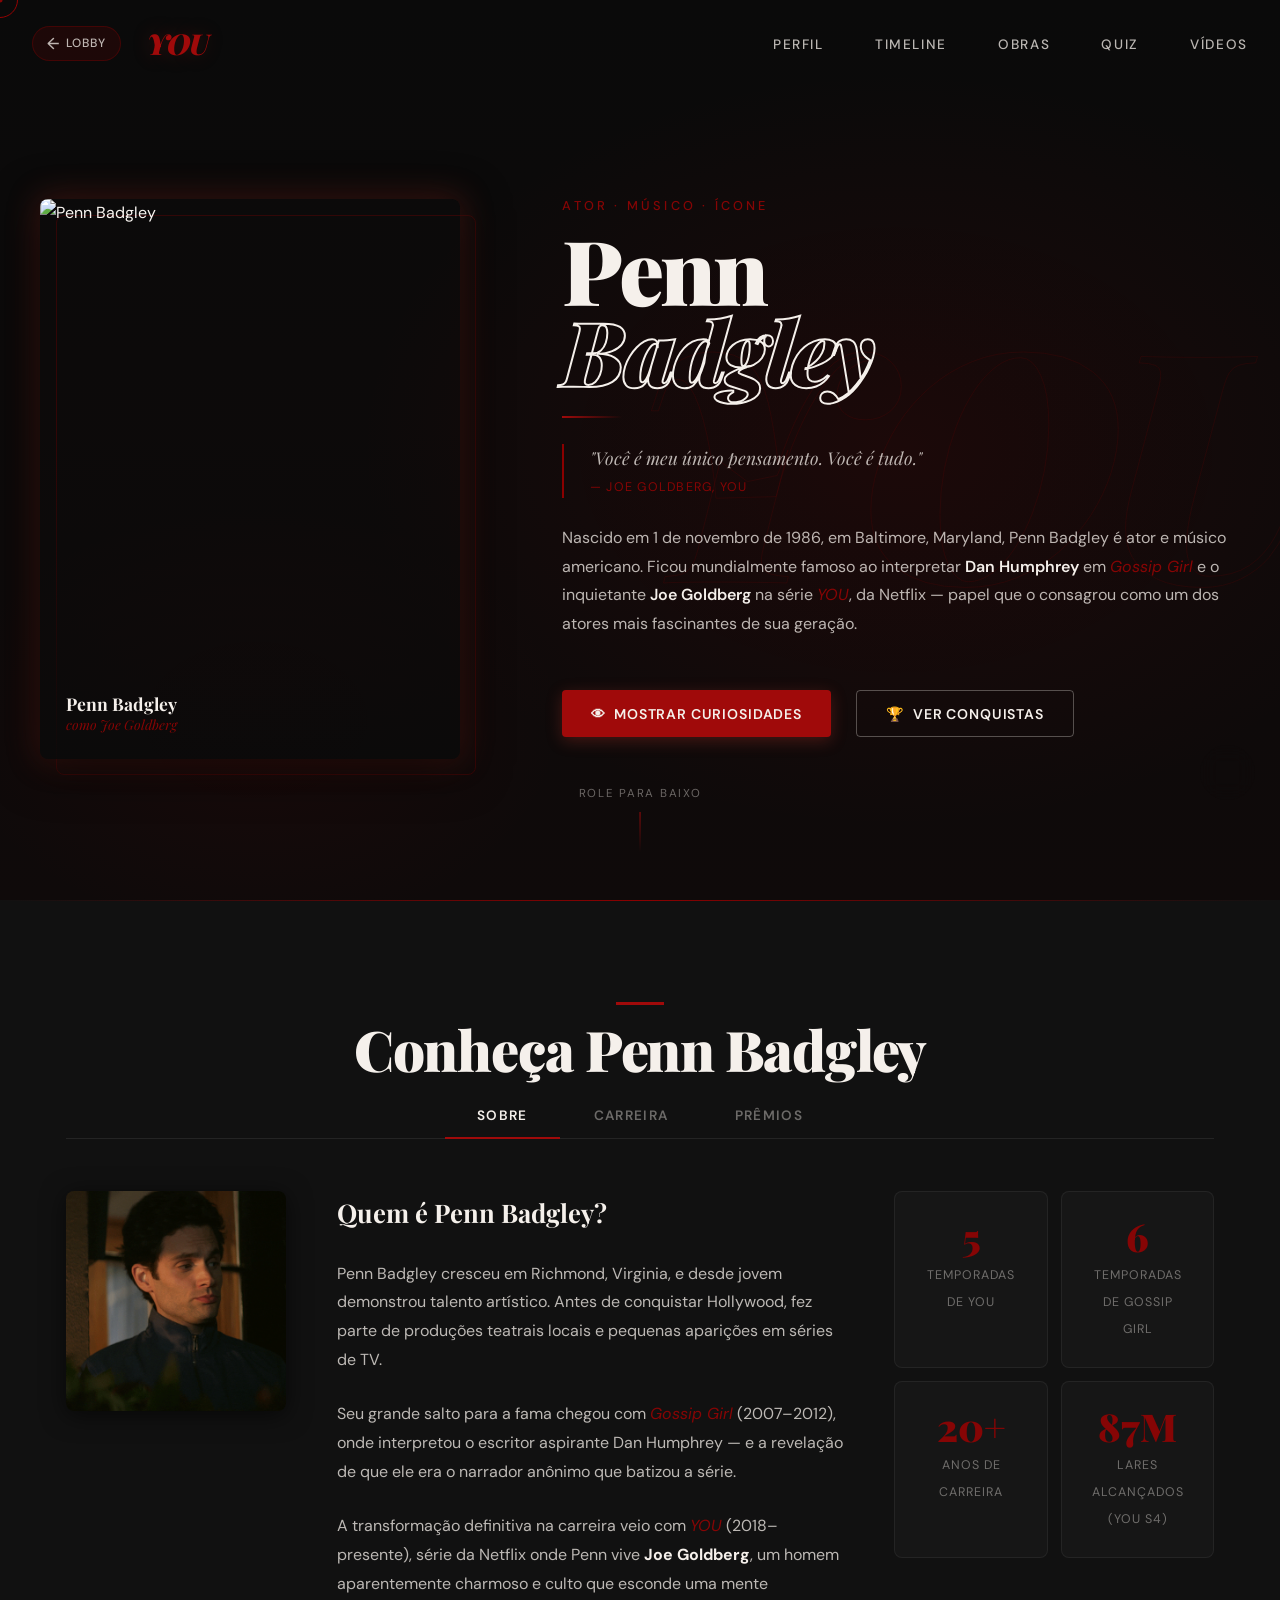
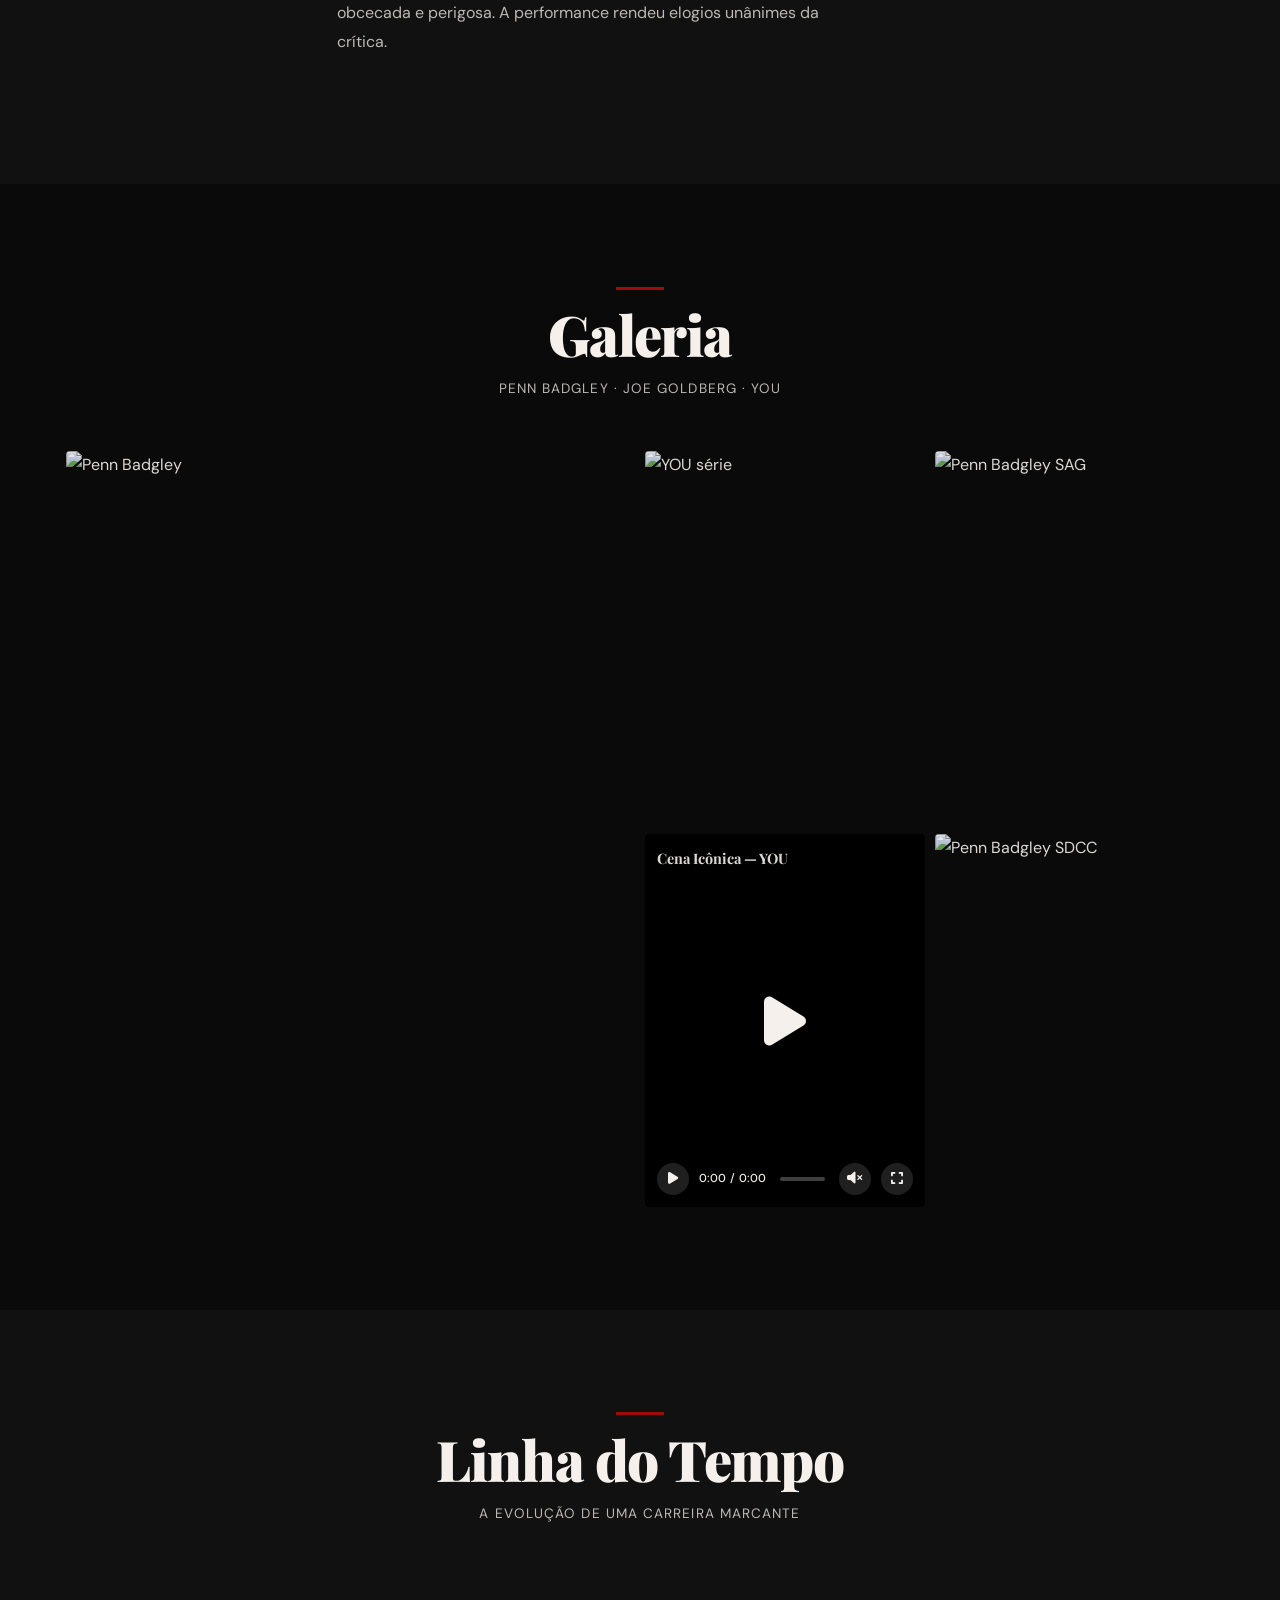
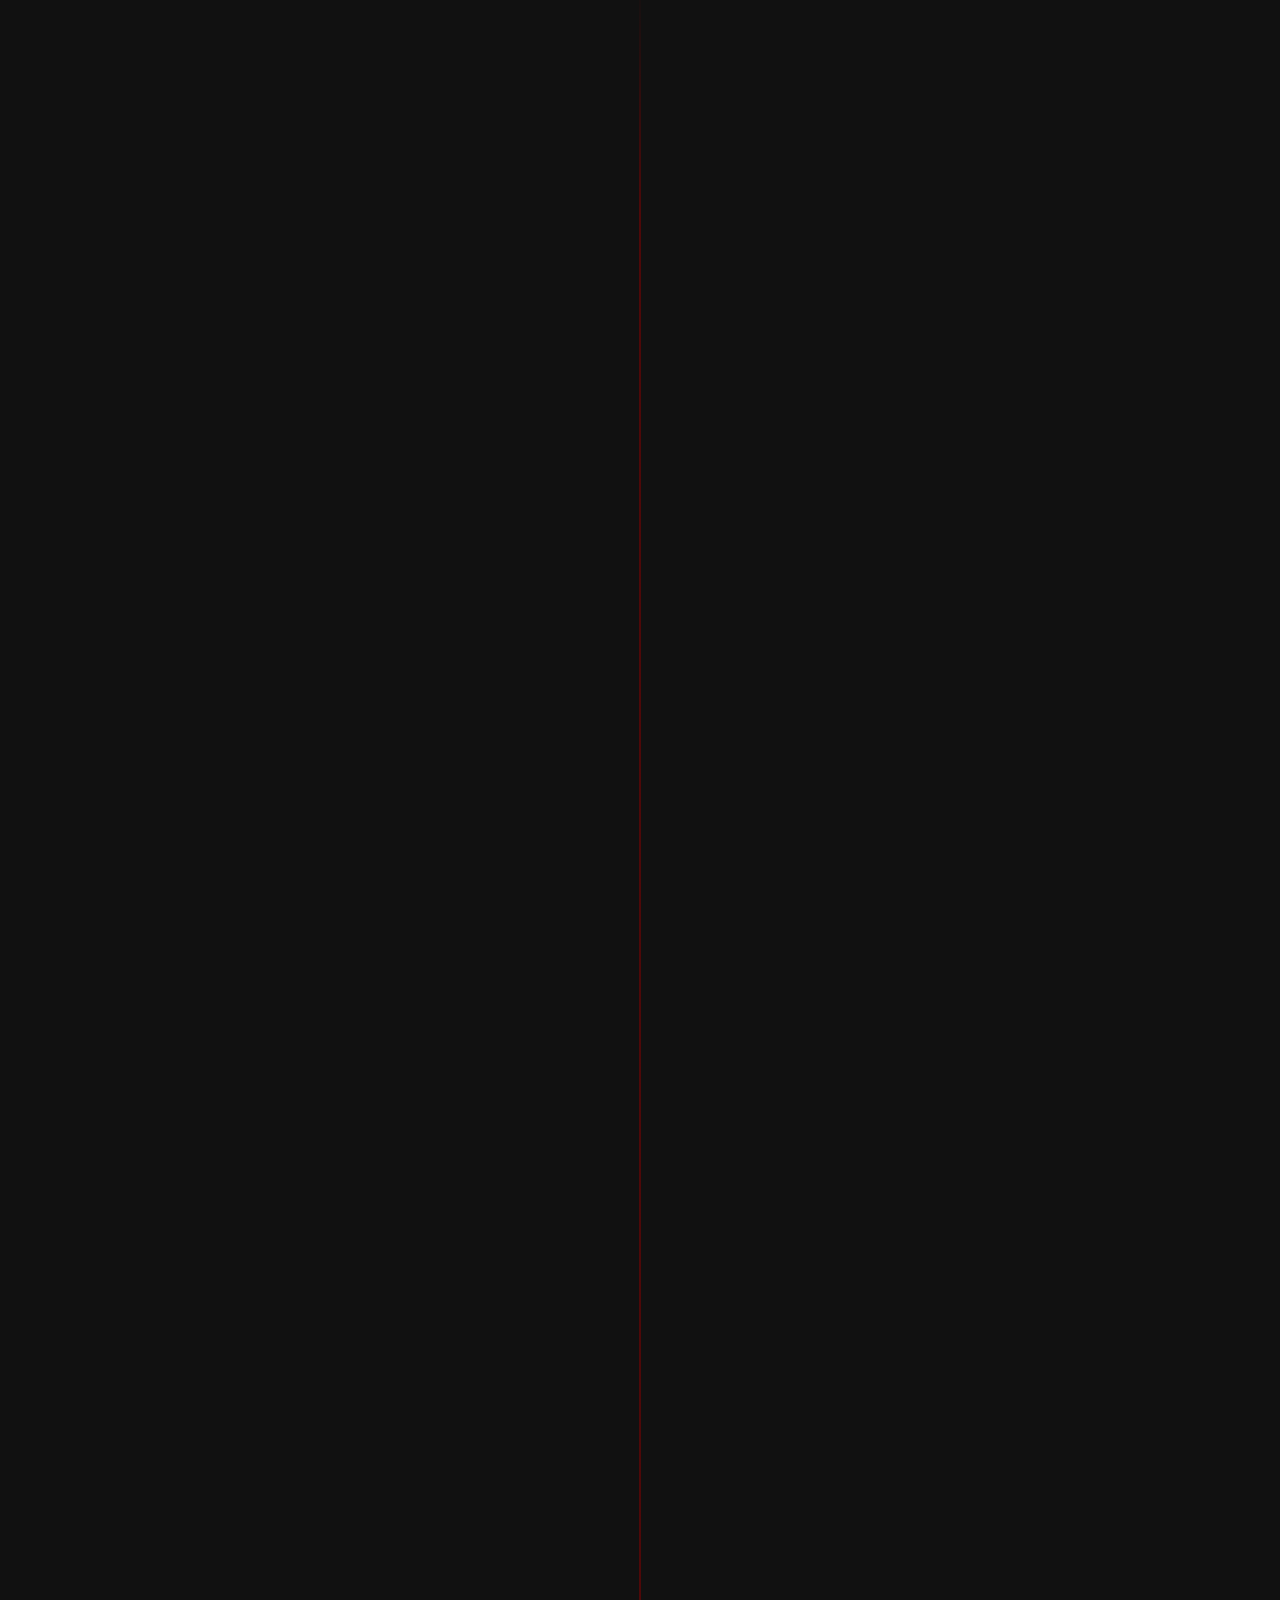
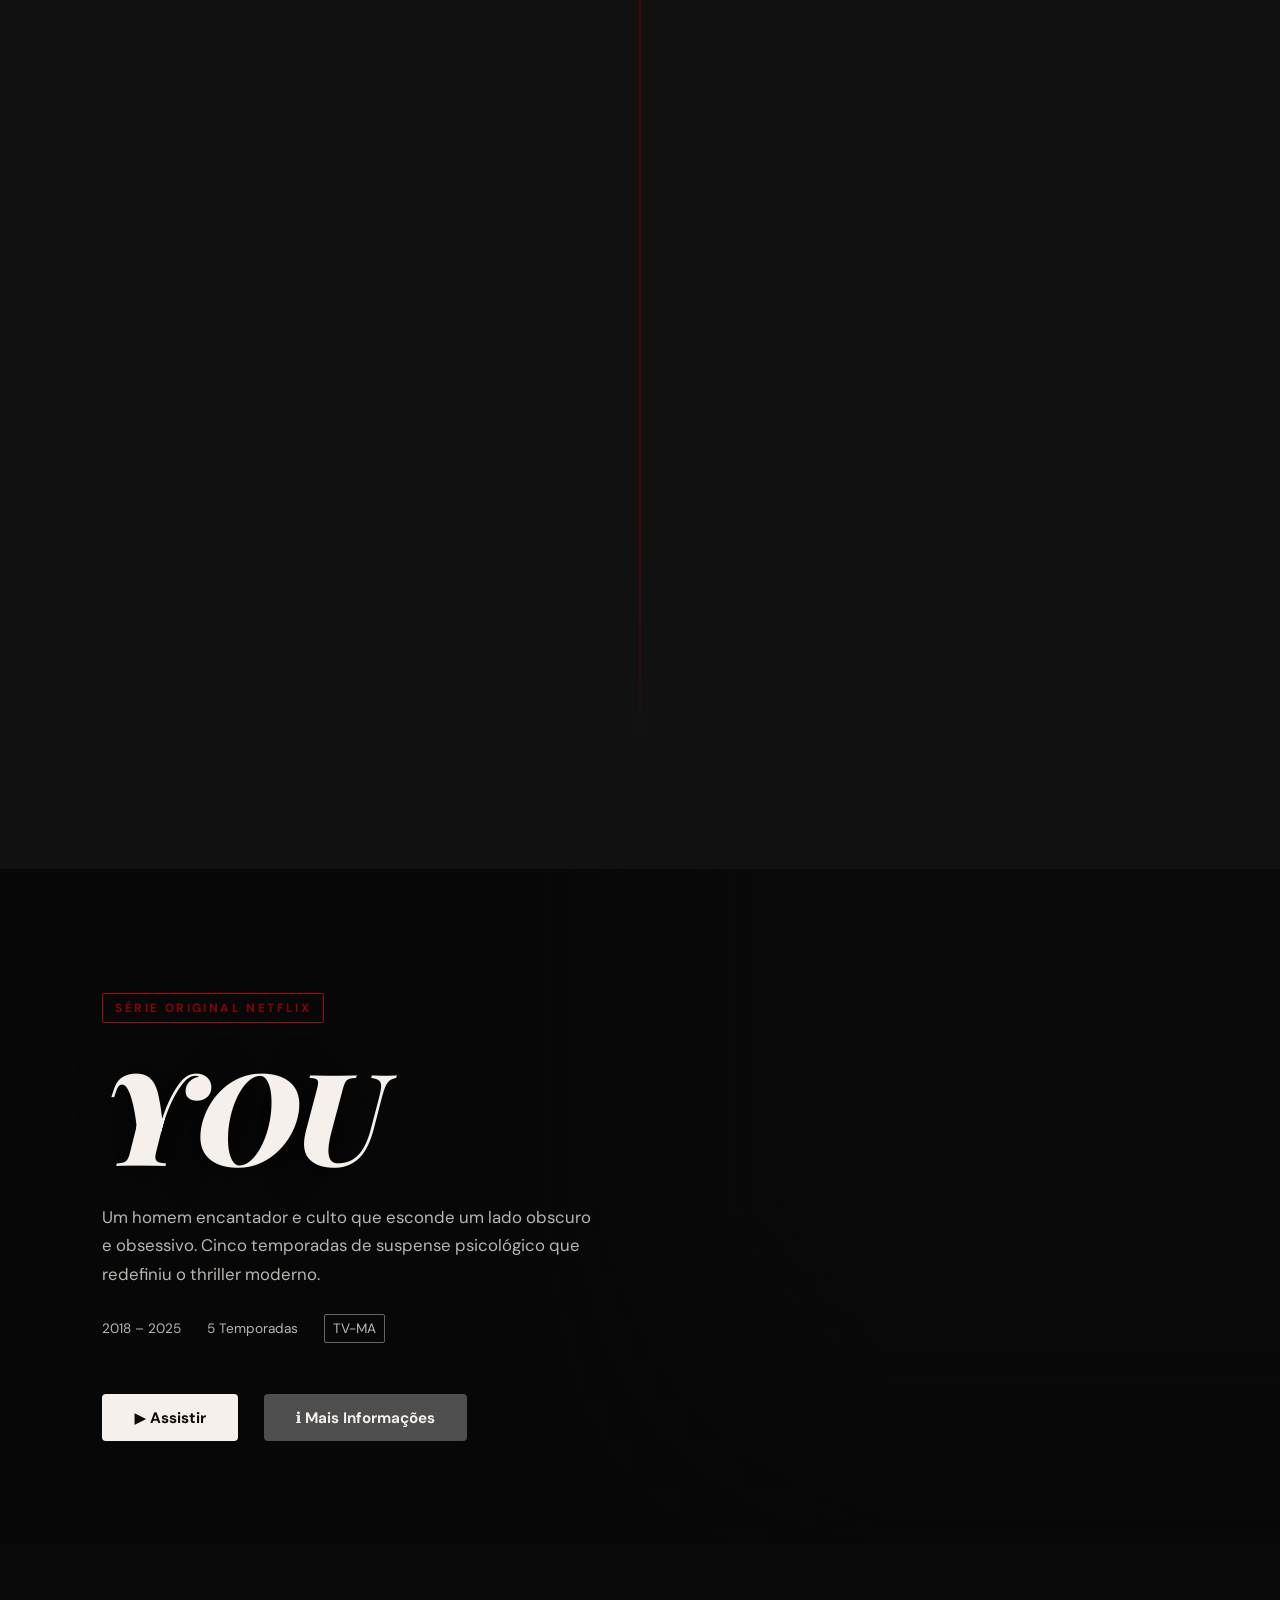
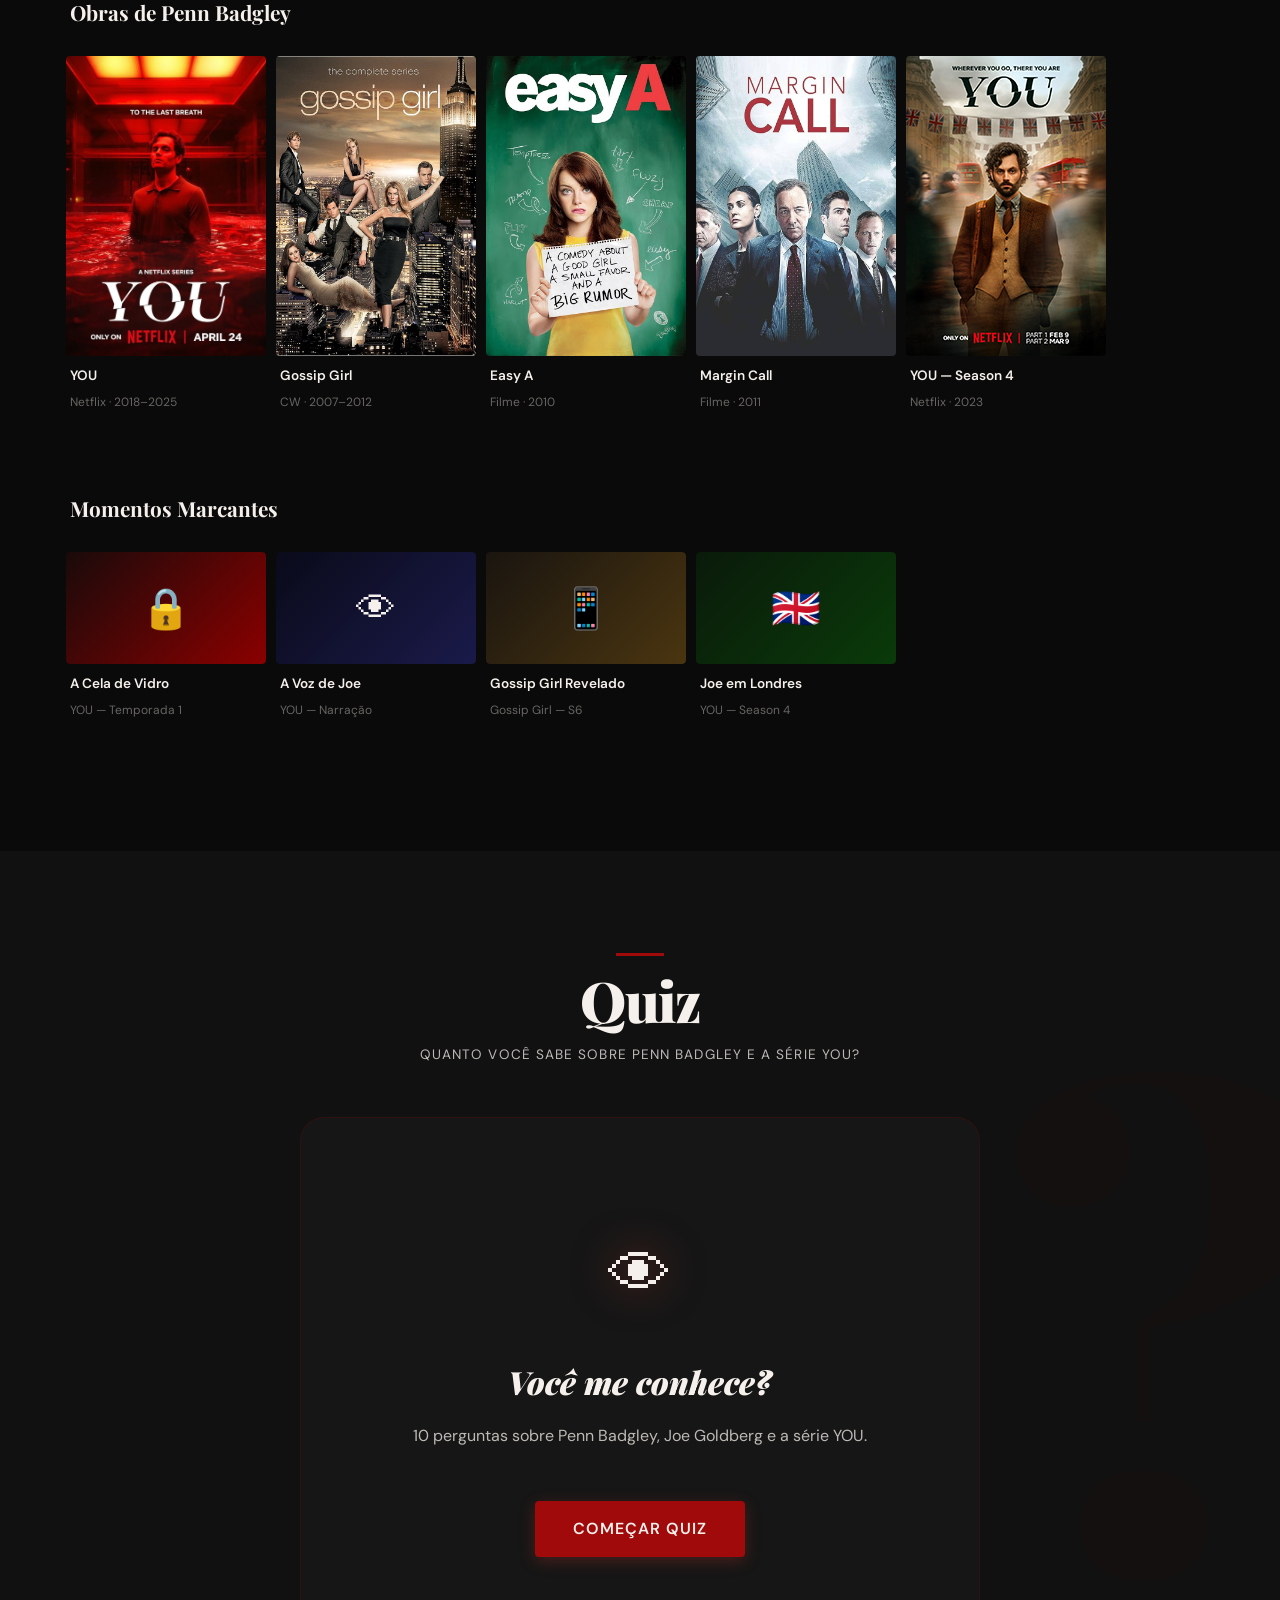
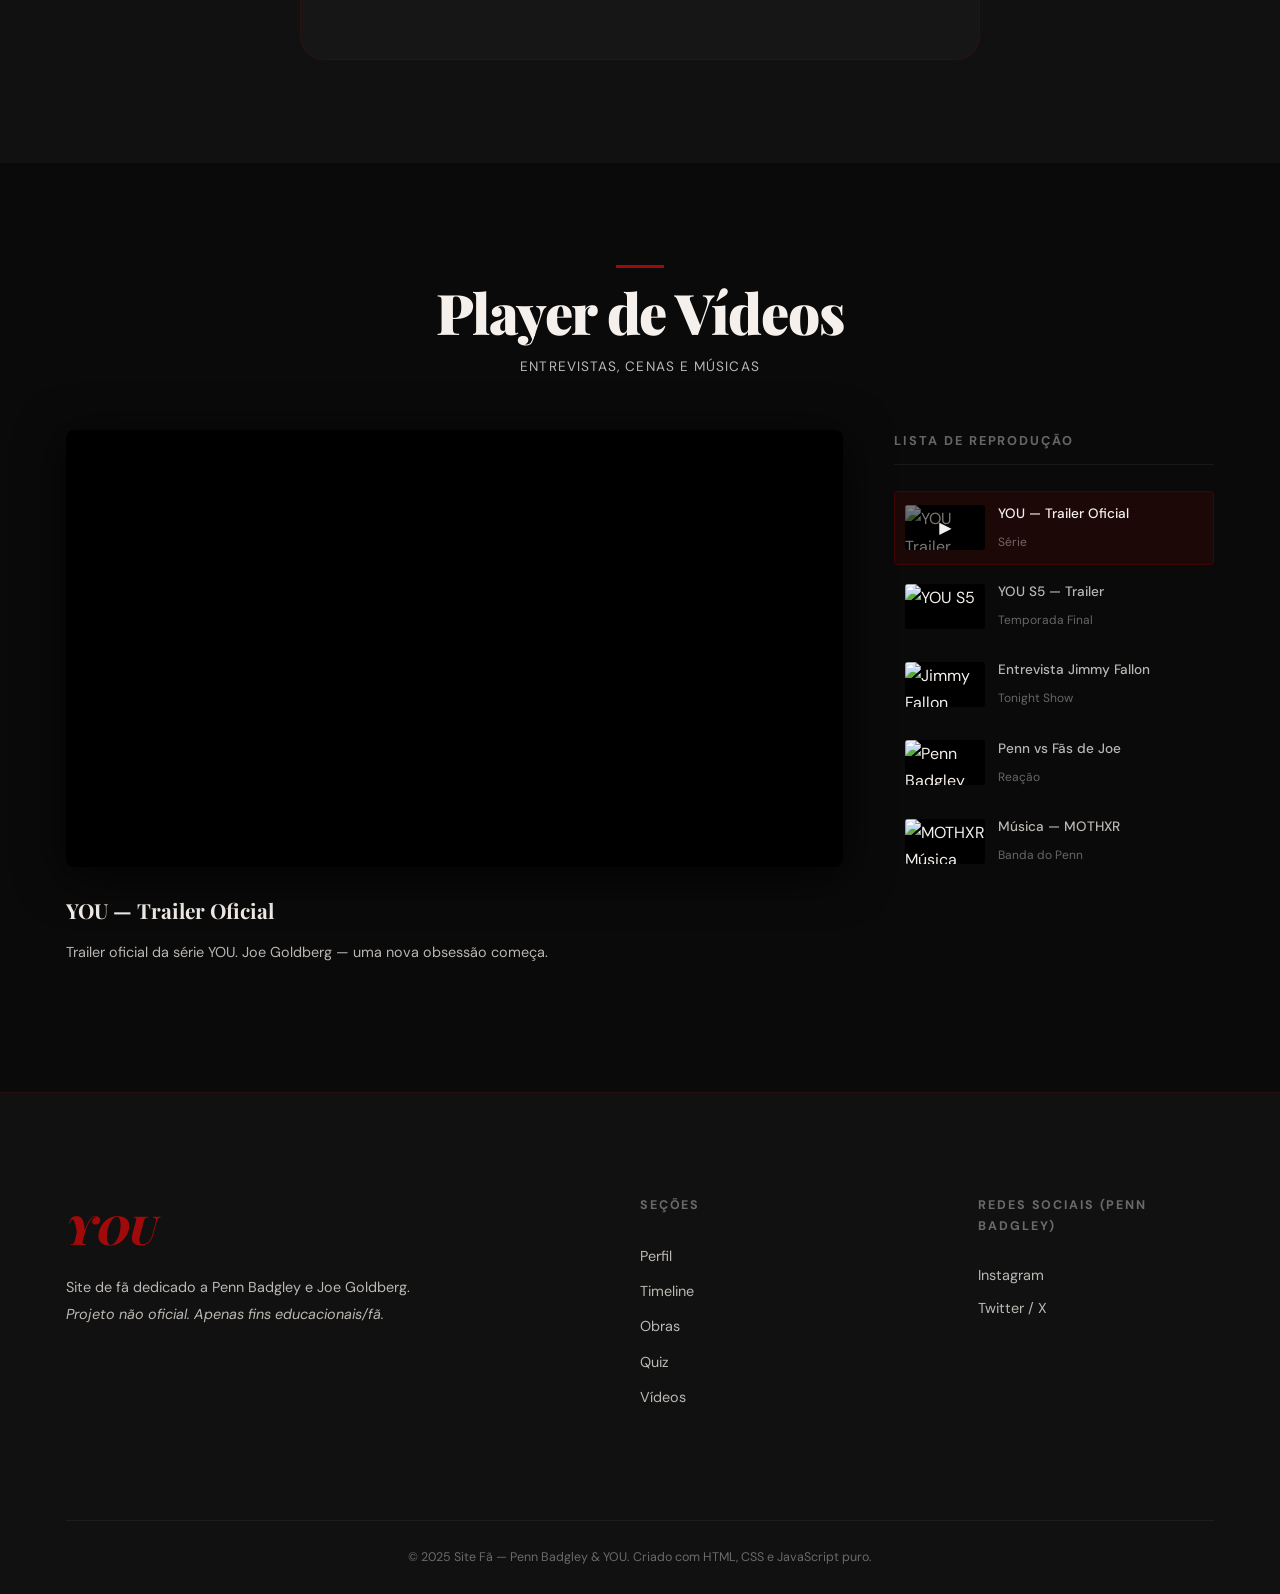
==== commit 624e46c9: "resolution of bugs" ====
--- a/index.html
+++ b/index.html
@@ -580,7 +580,7 @@
 
           <div class="netflix-card" data-modal="gossip-girl">
             <div class="netflix-card-img-wrap">
-              <img src="https://m.media-amazon.com/images/M/MV5BOGE4NTc4OTEtZGY4NC00NDUwLWFiZTQtMTQ4MjczNmJiM2IzXkEyXkFqcGc@._V1_FMjpg_UX1000_.jpg" alt="Gossip Girl" loading="lazy"/>
+              <img src="Images/GossipGirl.jpg" alt="Gossip Girl" loading="lazy"/>
               <div class="netflix-card-hover">
                 <button class="card-play-btn">▶</button>
                 <div class="card-meta">
@@ -598,7 +598,7 @@
 
           <div class="netflix-card" data-modal="easy-a">
             <div class="netflix-card-img-wrap">
-              <img src="https://m.media-amazon.com/images/M/MV5BMTQxODE1NTM4OV5BMl5BanBnXkFtZTcwMzExMDUyMw@@._V1_FMjpg_UX1000_.jpg" alt="Easy A" loading="lazy"/>
+              <img src="Images/easyA.jpg" alt="Easy A" loading="lazy"/>
               <div class="netflix-card-hover">
                 <button class="card-play-btn">▶</button>
                 <div class="card-meta">
@@ -616,7 +616,7 @@
 
           <div class="netflix-card" data-modal="margin-call">
             <div class="netflix-card-img-wrap">
-              <img src="https://m.media-amazon.com/images/M/MV5BMjI4MzgxMzQzMF5BMl5BanBnXkFtZTcwMzg0NjMwNw@@._V1_FMjpg_UX1000_.jpg" alt="Margin Call" loading="lazy"/>
+              <img src="Images/margincall.jpg" alt="Margin Call" loading="lazy"/>
               <div class="netflix-card-hover">
                 <button class="card-play-btn">▶</button>
                 <div class="card-meta">
@@ -634,7 +634,7 @@
 
           <div class="netflix-card" data-modal="you-s4">
             <div class="netflix-card-img-wrap">
-              <img src="https://m.media-amazon.com/images/M/MV5BNjY3OTRhNzQtNDgyNC00NzM3LTlhM2ItZjliNjJlM2Y2N2VhXkEyXkFqcGc@._V1_FMjpg_UX1000_.jpg" alt="YOU Season 4" loading="lazy"/>
+              <img src="Images/You_Season_4.jpg" alt="YOU Season 4" loading="lazy"/>
               <div class="netflix-card-hover">
                 <button class="card-play-btn">▶</button>
                 <div class="card-meta">
--- a/style.css
+++ b/style.css
@@ -876,6 +876,7 @@
   padding: var(--space-md);
   opacity: 0;
   transition: opacity var(--trans-normal);
+  pointer-events: none;
 }
 
 .gallery-overlay span {
@@ -2083,6 +2084,23 @@
   font-size: 0.95rem;
   color: var(--white-dim);
   line-height: 1.8;
+}
+
+/* Vídeo dentro do modal */
+.modal-video-wrap {
+  width: 100%;
+  aspect-ratio: 16/9;
+  background: #000;
+  border-radius: var(--radius-md);
+  overflow: hidden;
+  margin-bottom: var(--space-md);
+}
+
+.modal-video {
+  width: 100%;
+  height: 100%;
+  object-fit: cover;
+  display: block;
 }
 
 /* -------------------------------------------------------
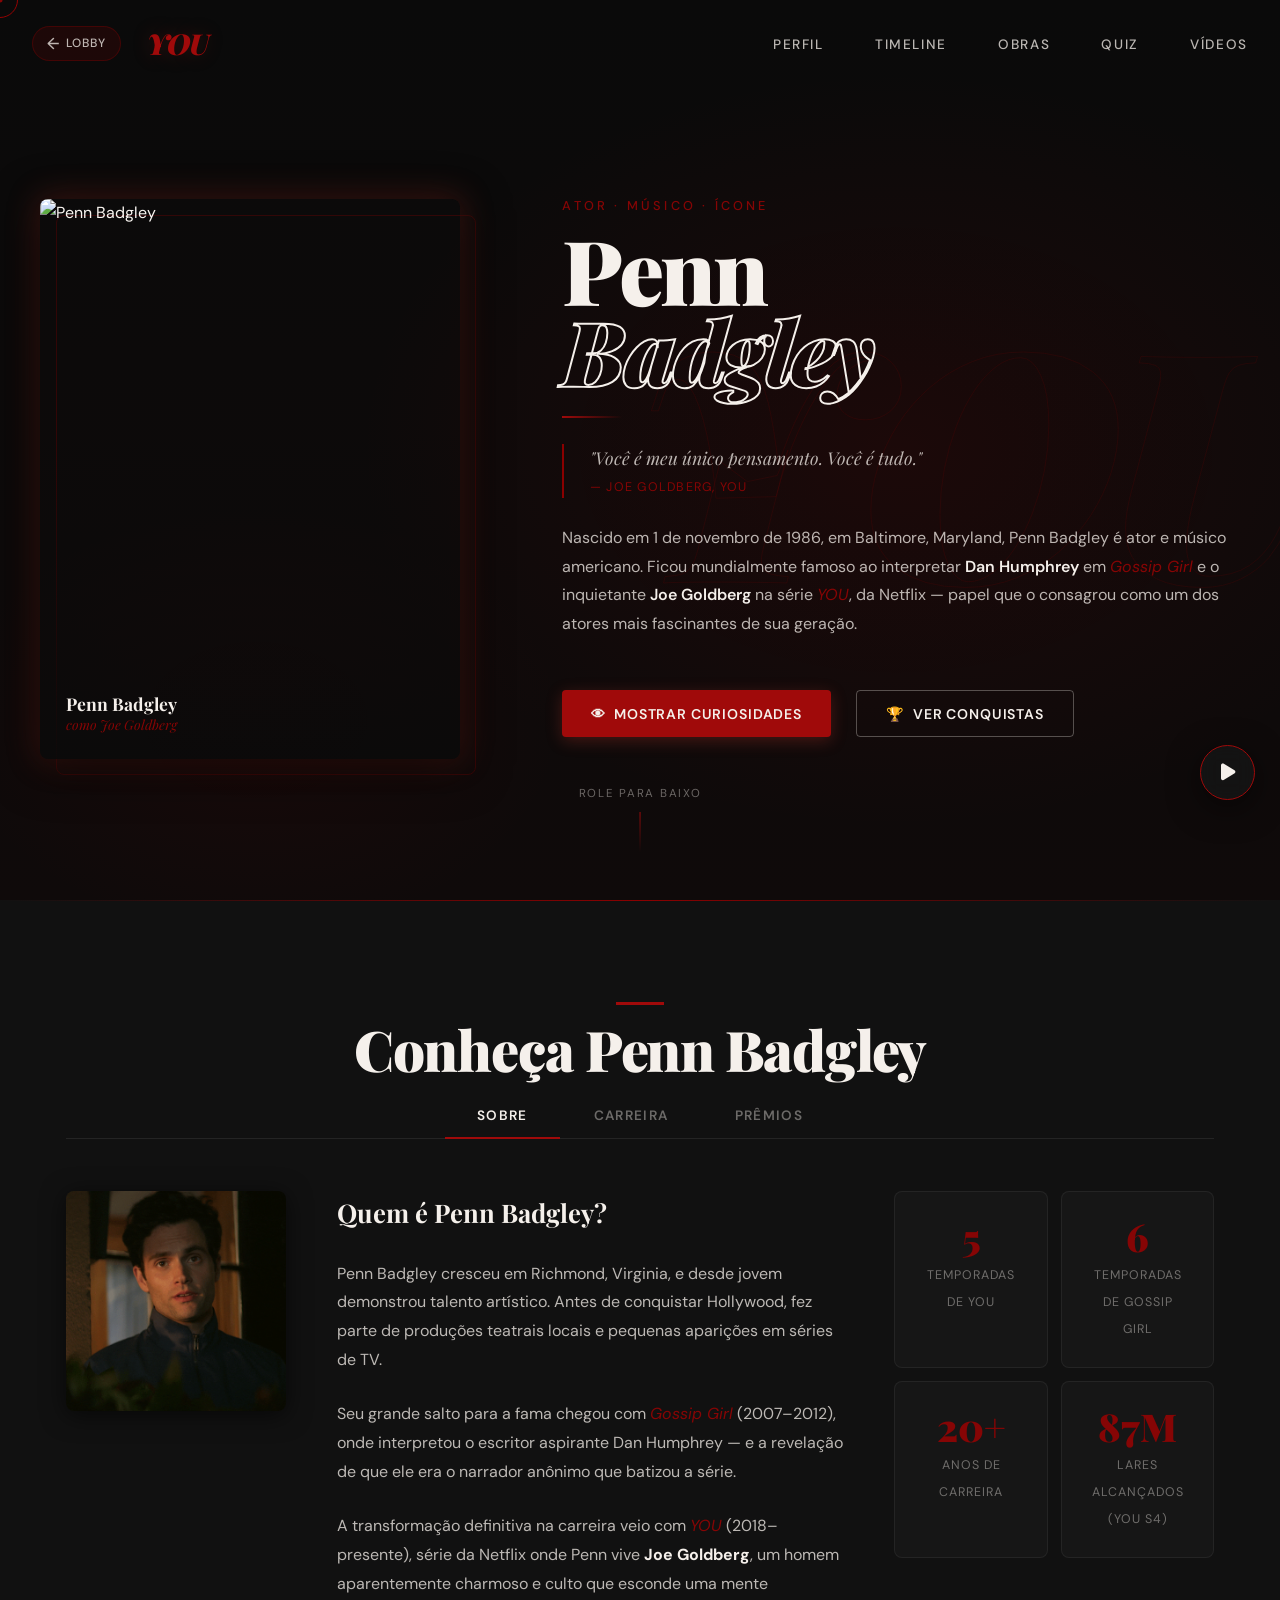
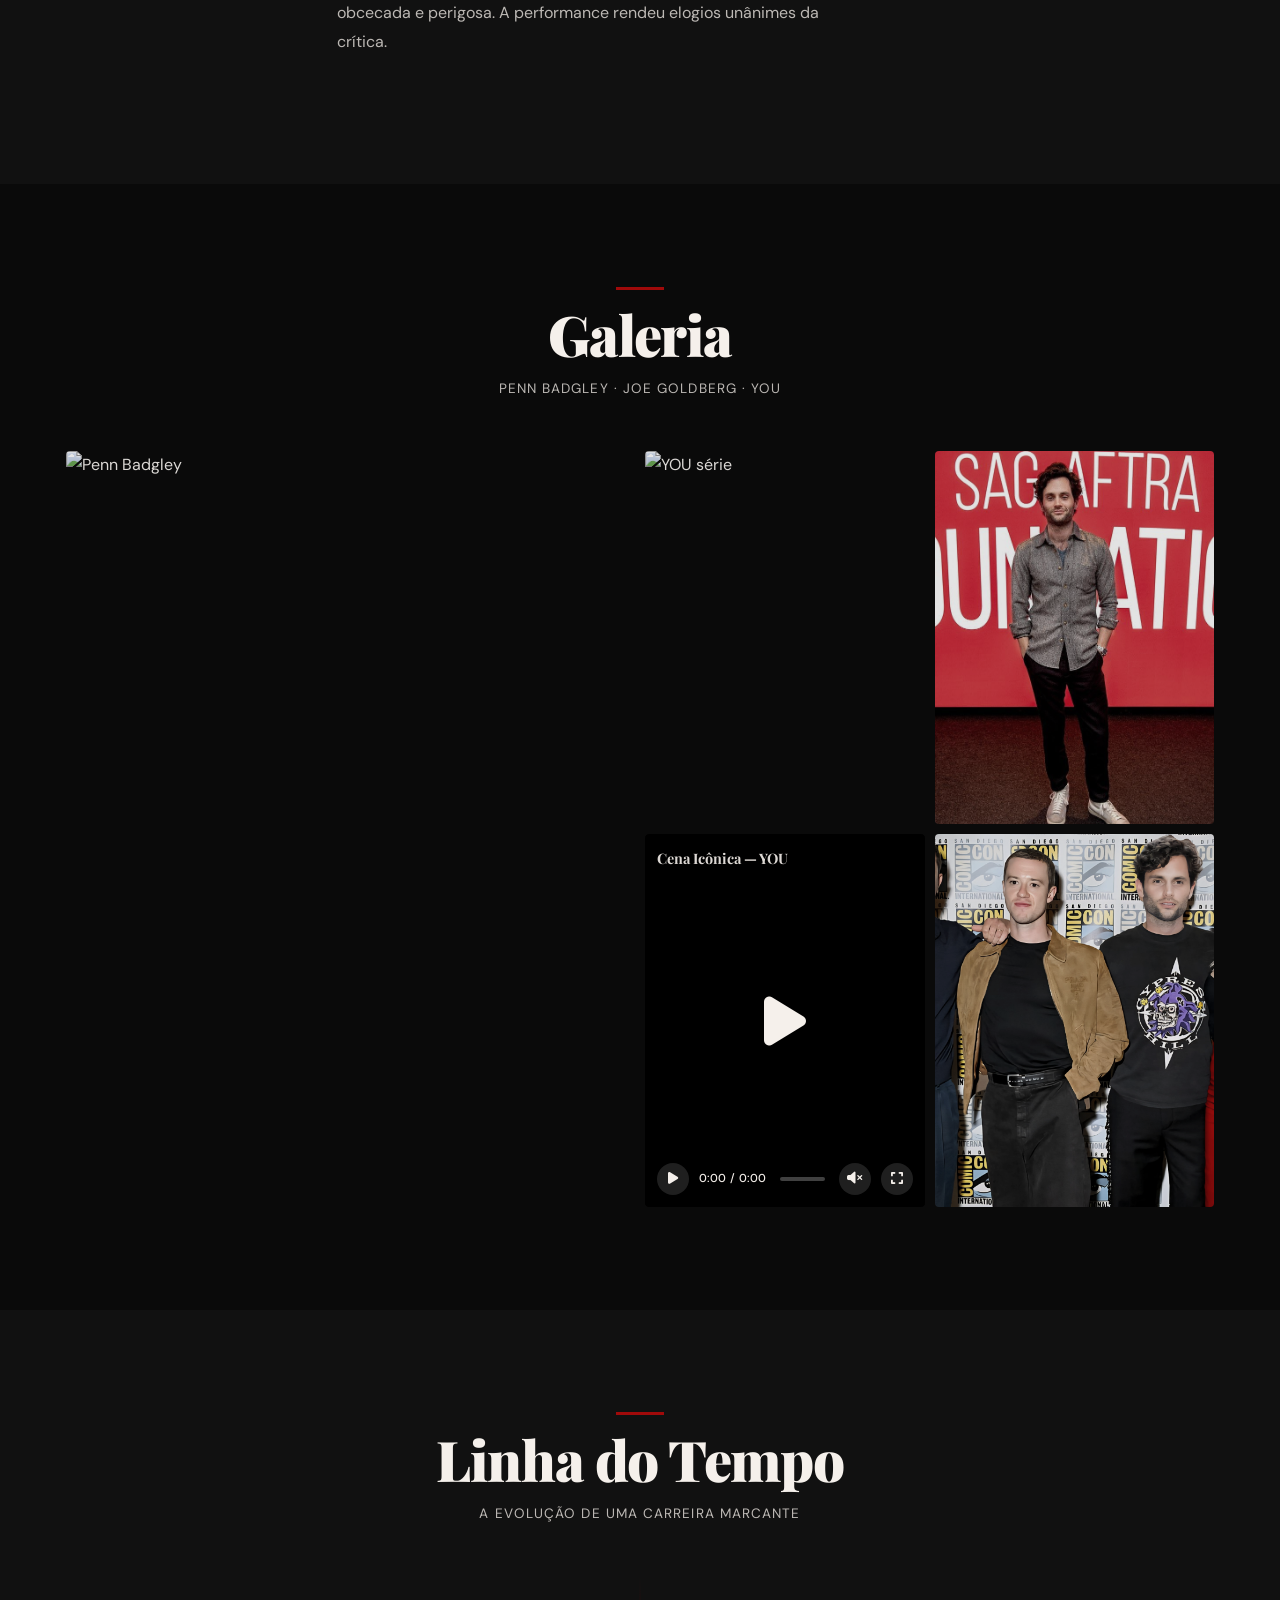
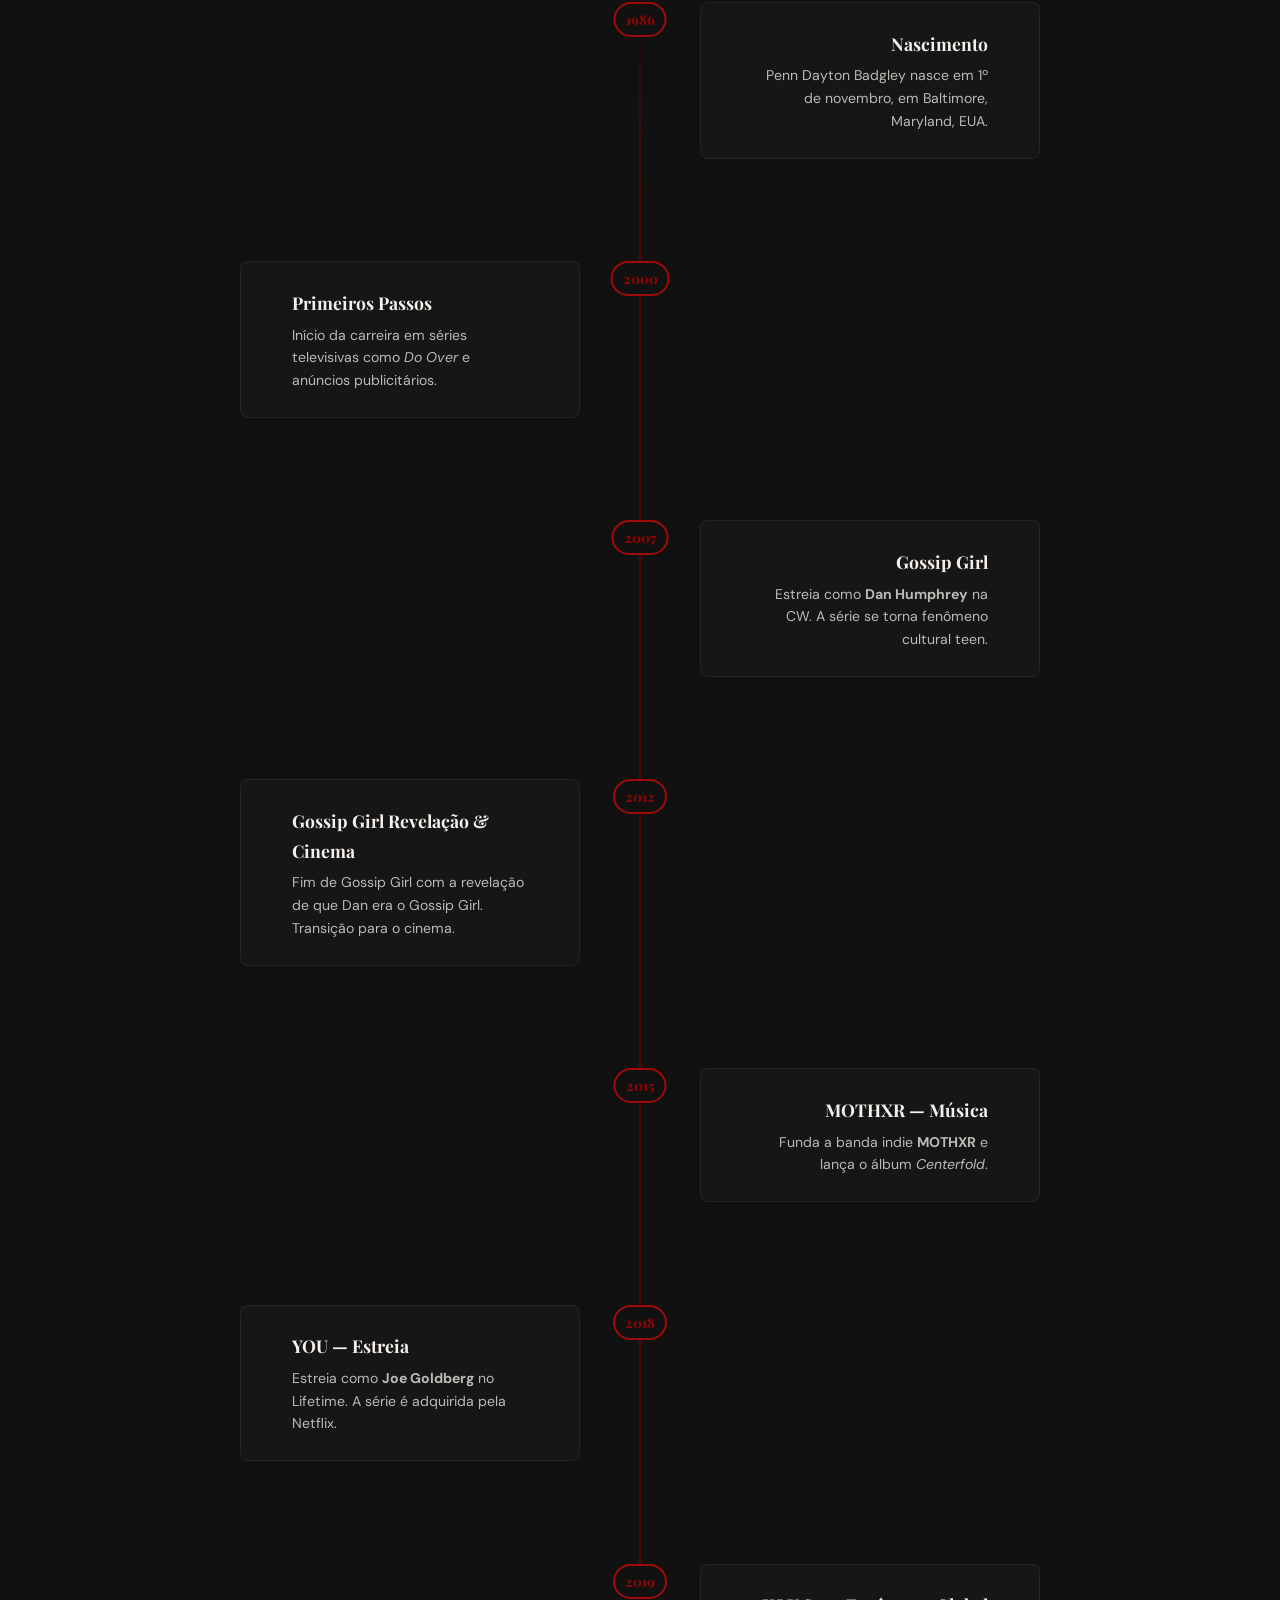
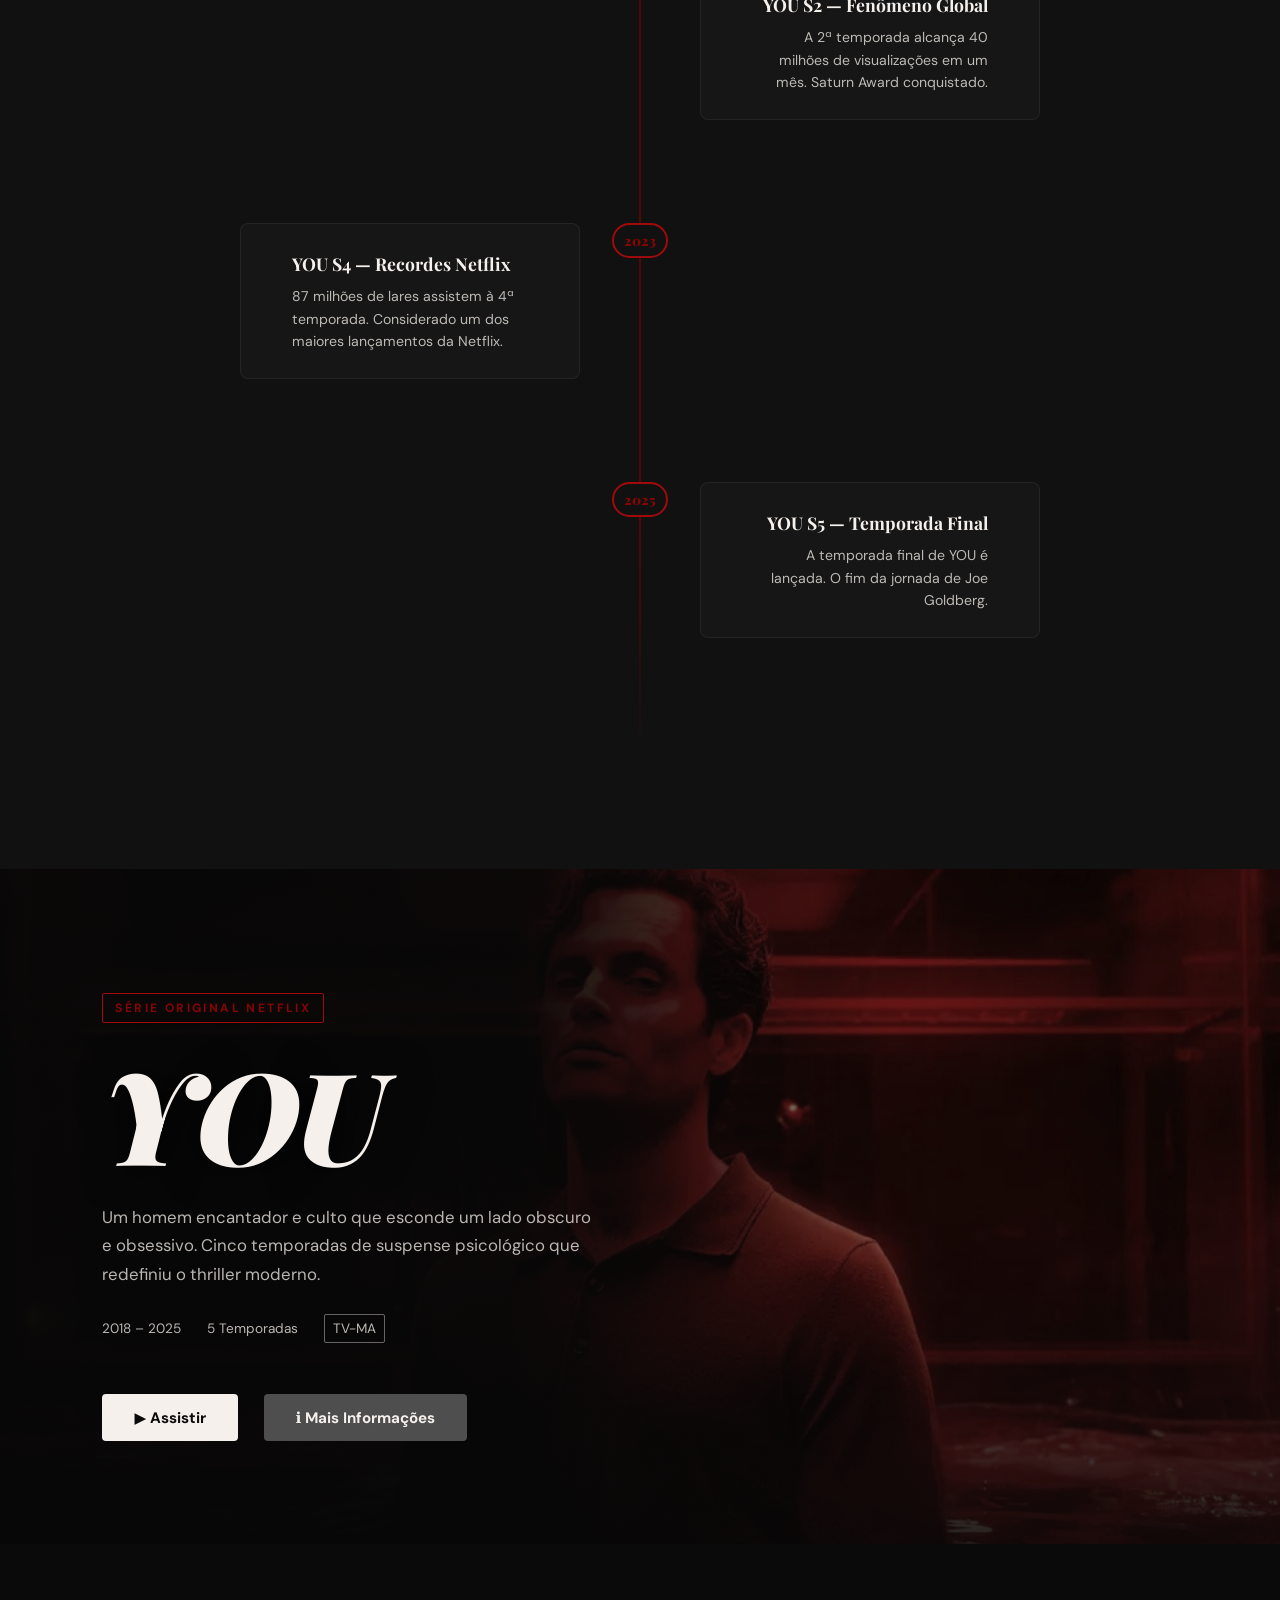
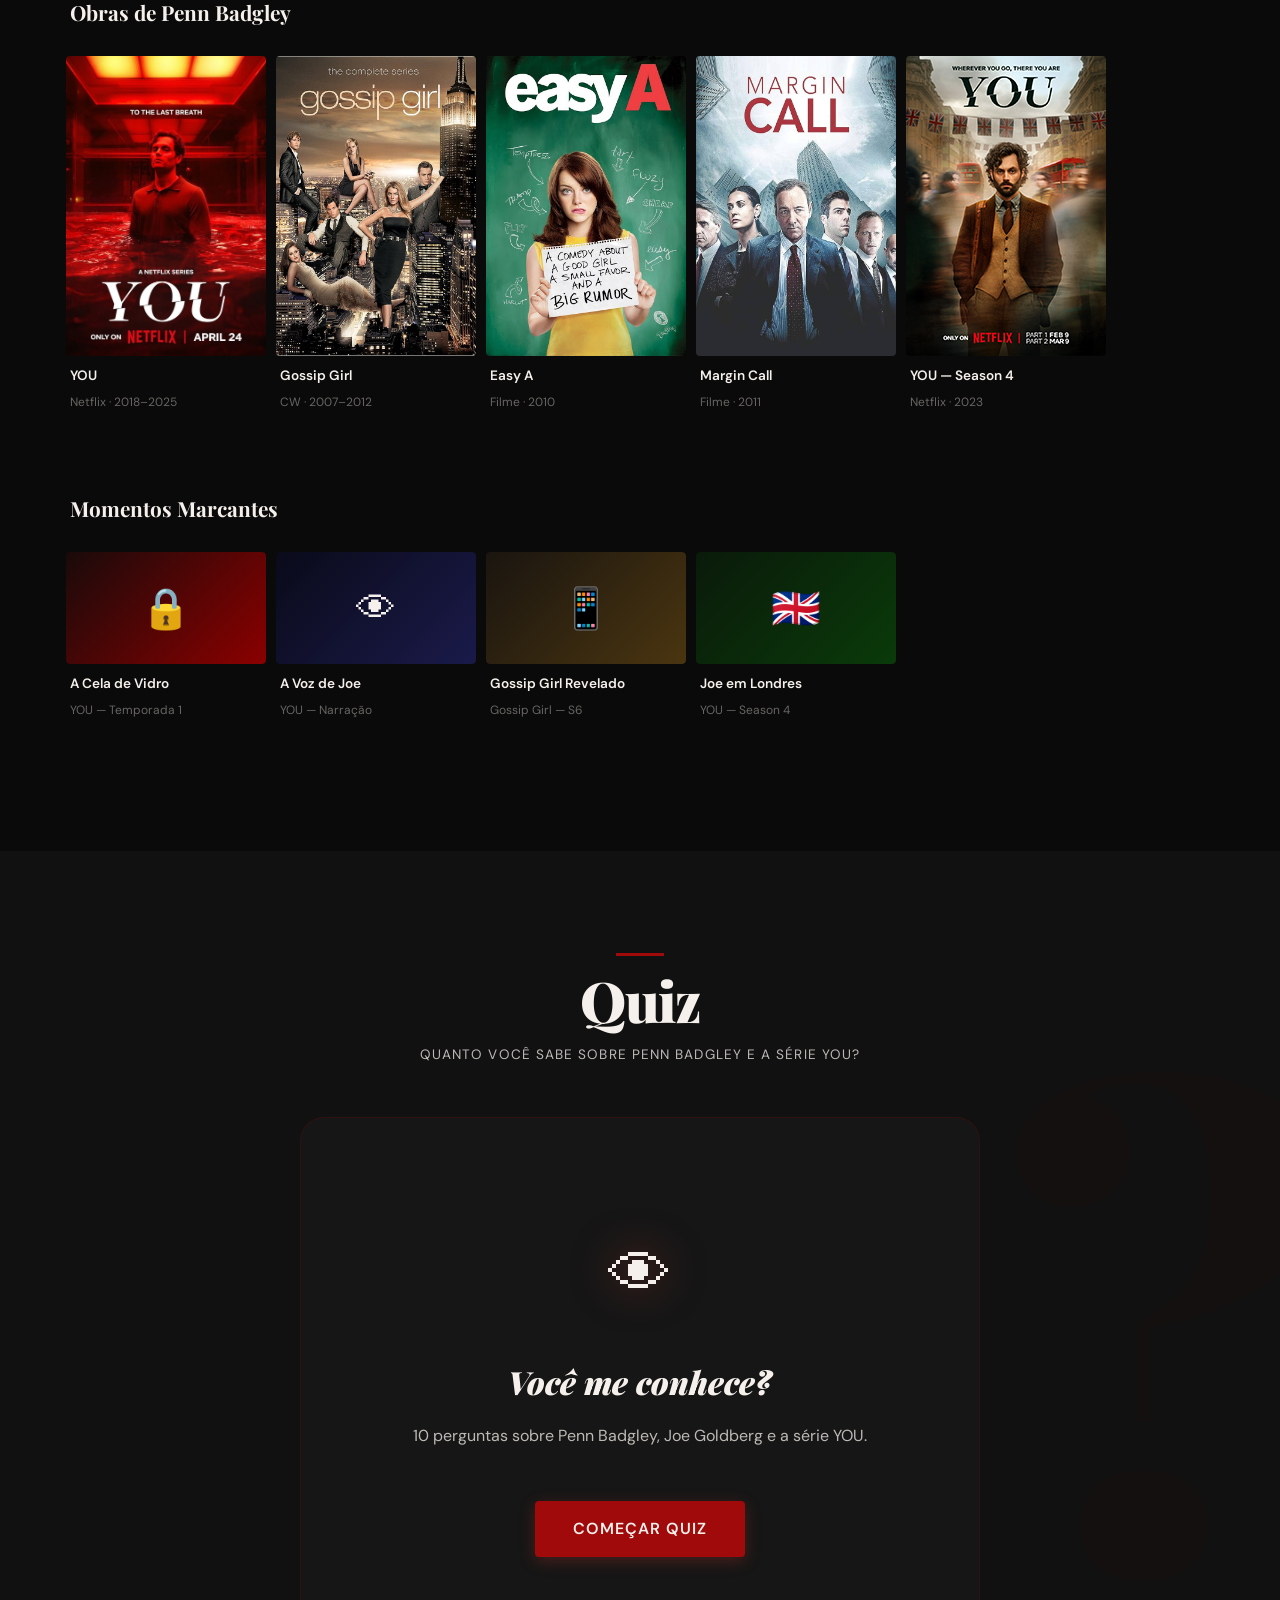
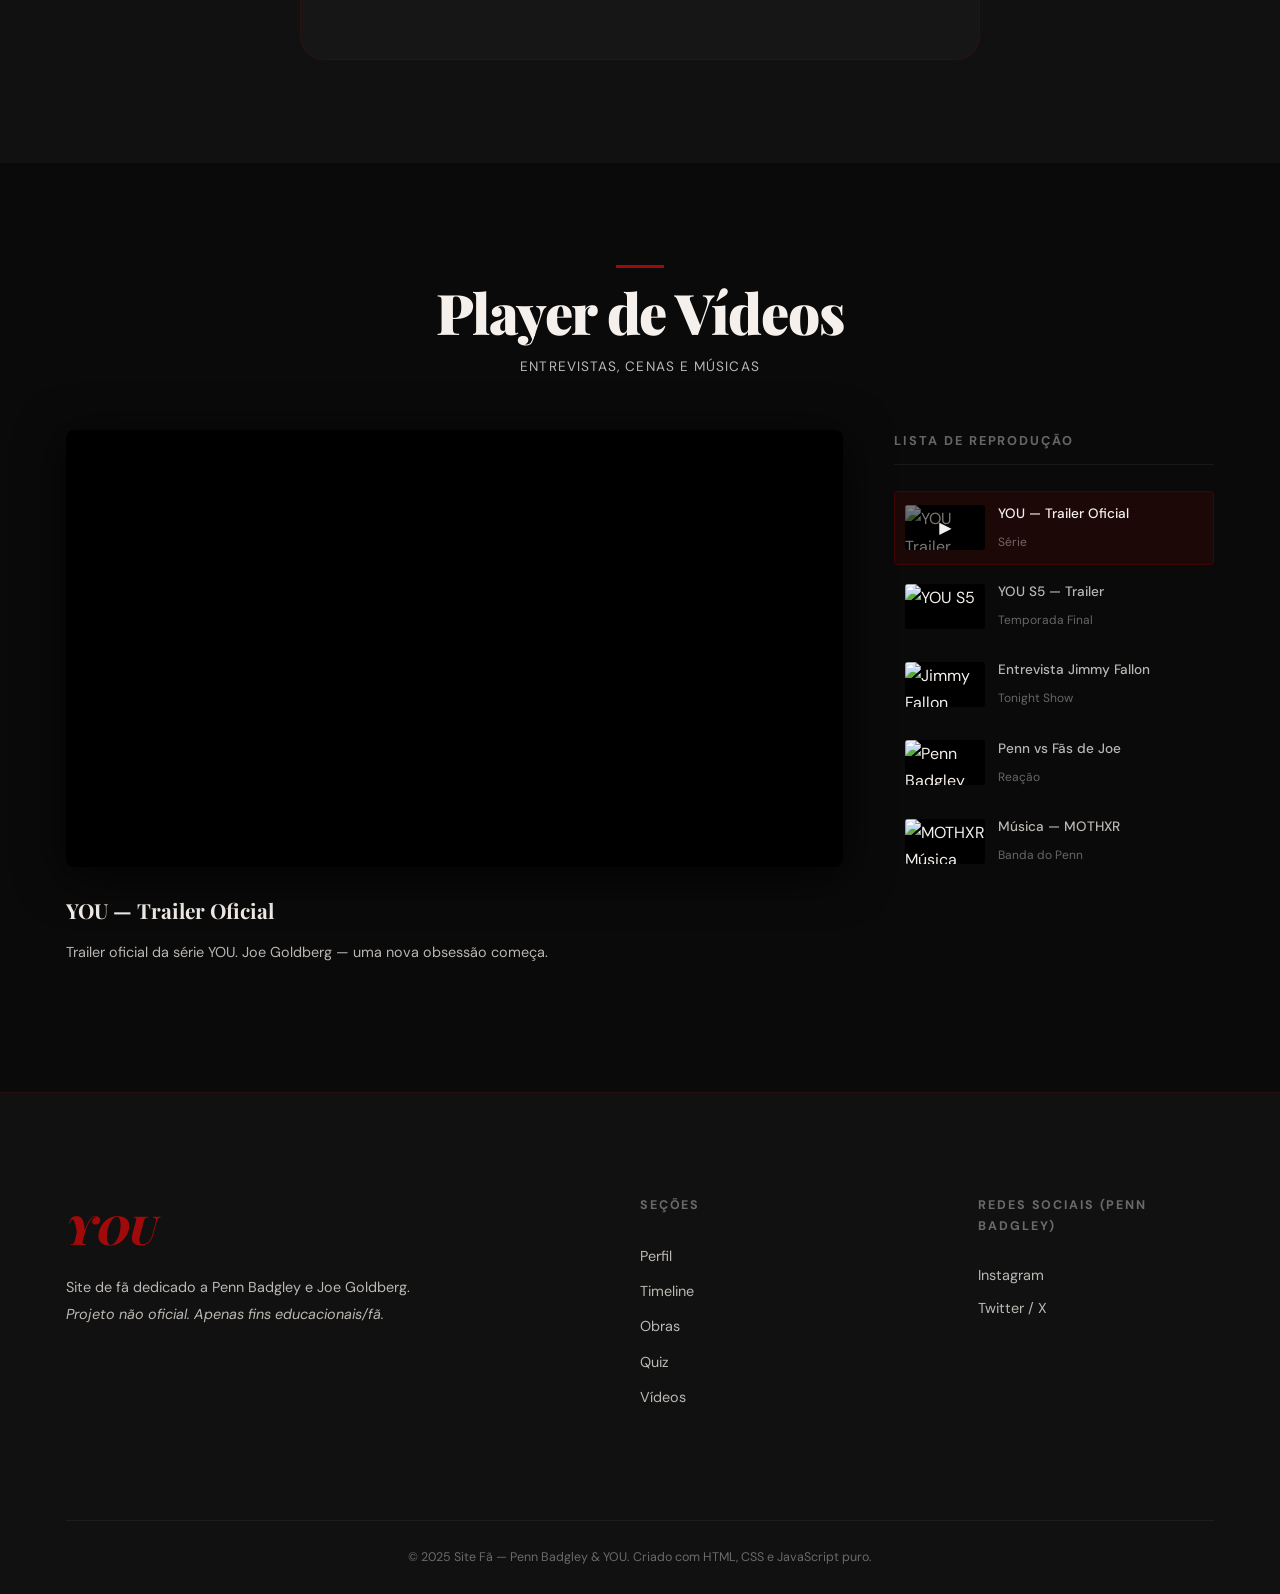
==== commit b768315b: "lapidações" ====
--- a/index.html
+++ b/index.html
@@ -325,7 +325,7 @@
           <div class="gallery-overlay"><span>YOU — Netflix</span></div>
         </div>
         <div class="gallery-item" data-caption="Penn Badgley no SAG Awards">
-          <img src="https://upload.wikimedia.org/wikipedia/commons/thumb/e/e6/Penn_Badgley_2019_by_Glenn_Francis.jpg/800px-Penn_Badgley_2019_by_Glenn_Francis.jpg" alt="Penn Badgley SAG" />
+          <img src="Images/sag.jpg"Penn Badgley SAG" />
           <div class="gallery-overlay"><span>SAG Awards</span></div>
         </div>
  <div class="gallery-item gallery-item--video" data-caption="Cena icônica da série YOU">
@@ -379,7 +379,7 @@
  </div>
         
         <div class="gallery-item" data-caption="Penn Badgley — elegância e intensidade">
-          <img src="https://upload.wikimedia.org/wikipedia/commons/thumb/3/31/Penn_Badgley_SDCC_2019.jpg/800px-Penn_Badgley_SDCC_2019.jpg" alt="Penn Badgley SDCC" />
+          <img src="Images/sdcc.jpg" />
           <div class="gallery-overlay"><span>San Diego Comic-Con</span></div>
         </div>
       </div>
--- a/style.css
+++ b/style.css
@@ -1294,7 +1294,7 @@
   background:
     linear-gradient(to right, rgba(10,10,10,0.95) 40%, transparent 70%),
     linear-gradient(to top, rgba(10,10,10,0.8) 0%, transparent 50%),
-    url('https://m.media-amazon.com/images/M/MV5BMjQ0Nzk5NTEtYzgxMS00ZjIwLWJlZDYtNjA4NDcwN2UxNjVhXkEyXkFqcGc@._V1_FMjpg_UX1000_.jpg') center/cover no-repeat;
+    url('Images/season5.webp') center/cover no-repeat;
   filter: saturate(0.5) brightness(0.7);
 }
 
@@ -2101,6 +2101,236 @@
   height: 100%;
   object-fit: cover;
   display: block;
+}
+
+/* -------------------------------------------------------
+   PLAYER DE ÁUDIO DO MODAL
+------------------------------------------------------- */
+.modal-audio-player {
+  background: linear-gradient(180deg, #0f0a0a 0%, #1a0a0a 100%);
+  border: 1px solid rgba(139, 0, 0, 0.35);
+  border-radius: var(--radius-md);
+  padding: var(--space-lg);
+  margin-bottom: var(--space-md);
+  display: flex;
+  flex-direction: column;
+  align-items: center;
+  gap: var(--space-md);
+  position: relative;
+  overflow: hidden;
+}
+
+.modal-audio-player::before {
+  content: '';
+  position: absolute;
+  inset: 0;
+  background: radial-gradient(ellipse 60% 60% at 50% 50%, rgba(139, 0, 0, 0.08) 0%, transparent 70%);
+  pointer-events: none;
+}
+
+/* Visualizador de ondas */
+.audio-visualizer {
+  display: flex;
+  align-items: flex-end;
+  justify-content: center;
+  gap: 6px;
+  height: 48px;
+  margin-bottom: var(--space-sm);
+}
+
+.audio-wave {
+  width: 5px;
+  background: var(--red);
+  border-radius: 3px;
+  opacity: 0.35;
+  transition: height 0.3s ease, opacity 0.3s ease;
+  height: 12px;
+}
+
+.audio-wave:nth-child(1) { animation: wave-idle 1.2s ease-in-out infinite 0s; }
+.audio-wave:nth-child(2) { animation: wave-idle 1.2s ease-in-out infinite 0.15s; }
+.audio-wave:nth-child(3) { animation: wave-idle 1.2s ease-in-out infinite 0.3s; }
+.audio-wave:nth-child(4) { animation: wave-idle 1.2s ease-in-out infinite 0.45s; }
+.audio-wave:nth-child(5) { animation: wave-idle 1.2s ease-in-out infinite 0.6s; }
+
+.modal-audio-player.is-playing .audio-wave {
+  animation-name: wave-active;
+  opacity: 0.9;
+}
+
+@keyframes wave-idle {
+  0%, 100% { height: 12px; }
+  50% { height: 24px; }
+}
+
+@keyframes wave-active {
+  0%, 100% { height: 16px; }
+  50% { height: 48px; }
+}
+
+/* Informações do áudio */
+.audio-info {
+  display: flex;
+  flex-direction: column;
+  align-items: center;
+  gap: 4px;
+  z-index: 1;
+}
+
+.audio-title {
+  font-family: var(--font-display);
+  font-size: 1.2rem;
+  font-weight: 700;
+  color: var(--white);
+  letter-spacing: -0.01em;
+}
+
+.audio-subtitle {
+  font-size: 0.78rem;
+  color: var(--white-mute);
+  letter-spacing: 0.1em;
+  text-transform: uppercase;
+}
+
+/* Controles do áudio */
+.audio-controls {
+  display: flex;
+  align-items: center;
+  gap: 12px;
+  width: 100%;
+  z-index: 1;
+}
+
+.audio-btn {
+  width: 40px;
+  height: 40px;
+  display: flex;
+  align-items: center;
+  justify-content: center;
+  background: rgba(139, 0, 0, 0.25);
+  border: 1px solid rgba(139, 0, 0, 0.4);
+  border-radius: 50%;
+  color: var(--white);
+  font-size: 0.9rem;
+  transition: all 0.2s ease;
+  flex-shrink: 0;
+  cursor: pointer;
+}
+
+.audio-btn:hover {
+  background: var(--red);
+  border-color: var(--red);
+  transform: scale(1.08);
+  box-shadow: 0 0 16px var(--red-glow);
+}
+
+.audio-play-btn {
+  width: 48px;
+  height: 48px;
+  font-size: 1.1rem;
+  background: var(--red);
+  border-color: var(--red);
+}
+
+.audio-play-btn:hover {
+  background: var(--red-bright);
+  transform: scale(1.1);
+}
+
+/* Tempo */
+.audio-time {
+  display: flex;
+  align-items: center;
+  gap: 4px;
+  font-size: 0.75rem;
+  font-weight: 500;
+  color: var(--white-dim);
+  font-variant-numeric: tabular-nums;
+  flex-shrink: 0;
+}
+
+/* Barra de progresso */
+.audio-progress-wrap {
+  flex: 1;
+  height: 20px;
+  display: flex;
+  align-items: center;
+  cursor: pointer;
+  margin: 0 4px;
+}
+
+.audio-progress-bar {
+  position: relative;
+  width: 100%;
+  height: 4px;
+  background: rgba(255, 255, 255, 0.15);
+  border-radius: 2px;
+  transition: height 0.2s ease;
+}
+
+.audio-progress-wrap:hover .audio-progress-bar {
+  height: 6px;
+}
+
+.audio-progress-fill {
+  position: absolute;
+  top: 0;
+  left: 0;
+  height: 100%;
+  background: var(--red);
+  border-radius: 2px;
+  width: 0%;
+  transition: width 0.1s linear;
+}
+
+.audio-progress-handle {
+  position: absolute;
+  top: 50%;
+  left: 0%;
+  width: 12px;
+  height: 12px;
+  background: var(--red);
+  border: 2px solid var(--white);
+  border-radius: 50%;
+  transform: translate(-50%, -50%) scale(0);
+  transition: transform 0.2s ease, left 0.1s linear;
+  box-shadow: 0 0 8px rgba(0, 0, 0, 0.5);
+}
+
+.audio-progress-wrap:hover .audio-progress-handle,
+.audio-progress-wrap.is-dragging .audio-progress-handle {
+  transform: translate(-50%, -50%) scale(1);
+}
+
+/* Mobile ajustes */
+@media (max-width: 768px) {
+  .modal-audio-player {
+    padding: var(--space-md);
+  }
+
+  .audio-visualizer {
+    height: 36px;
+  }
+
+  .audio-title {
+    font-size: 1rem;
+  }
+
+  .audio-btn {
+    width: 36px;
+    height: 36px;
+    font-size: 0.8rem;
+  }
+
+  .audio-play-btn {
+    width: 42px;
+    height: 42px;
+    font-size: 1rem;
+  }
+
+  .audio-time {
+    font-size: 0.7rem;
+  }
 }
 
 /* -------------------------------------------------------
